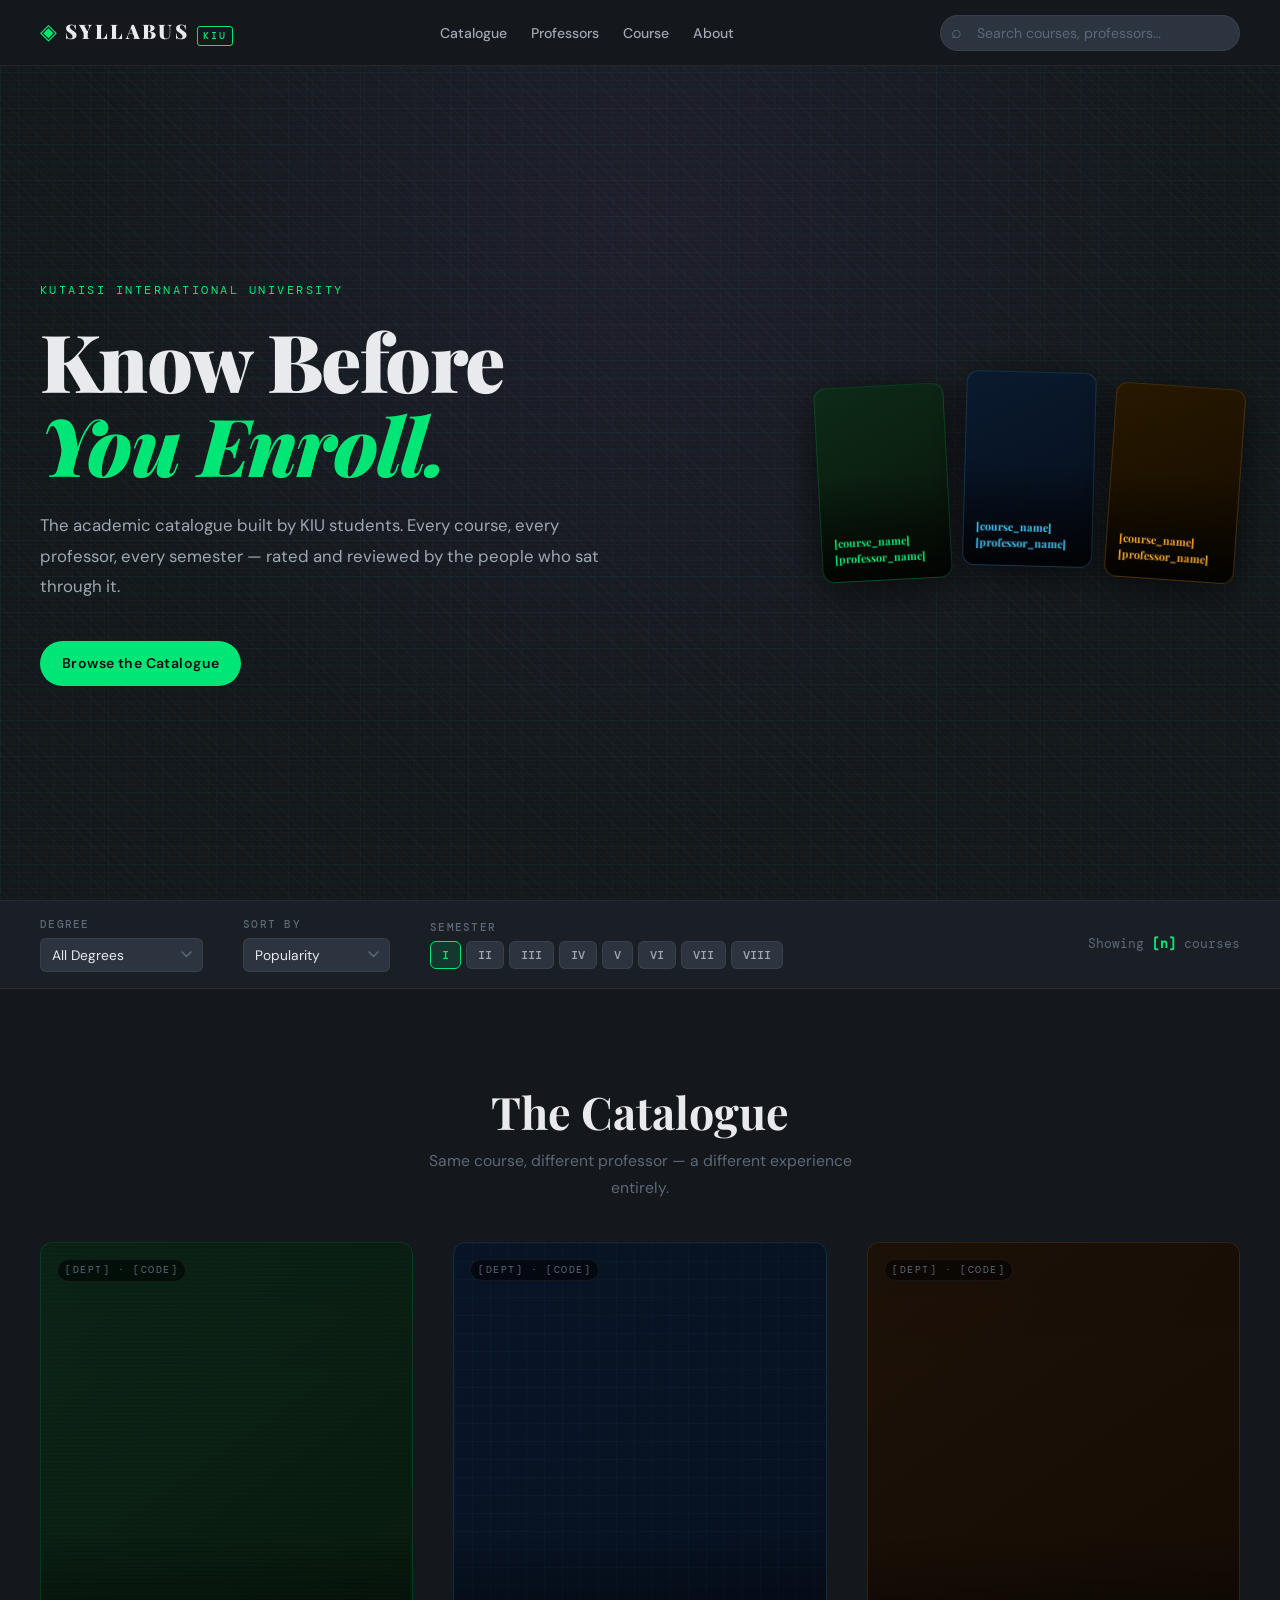
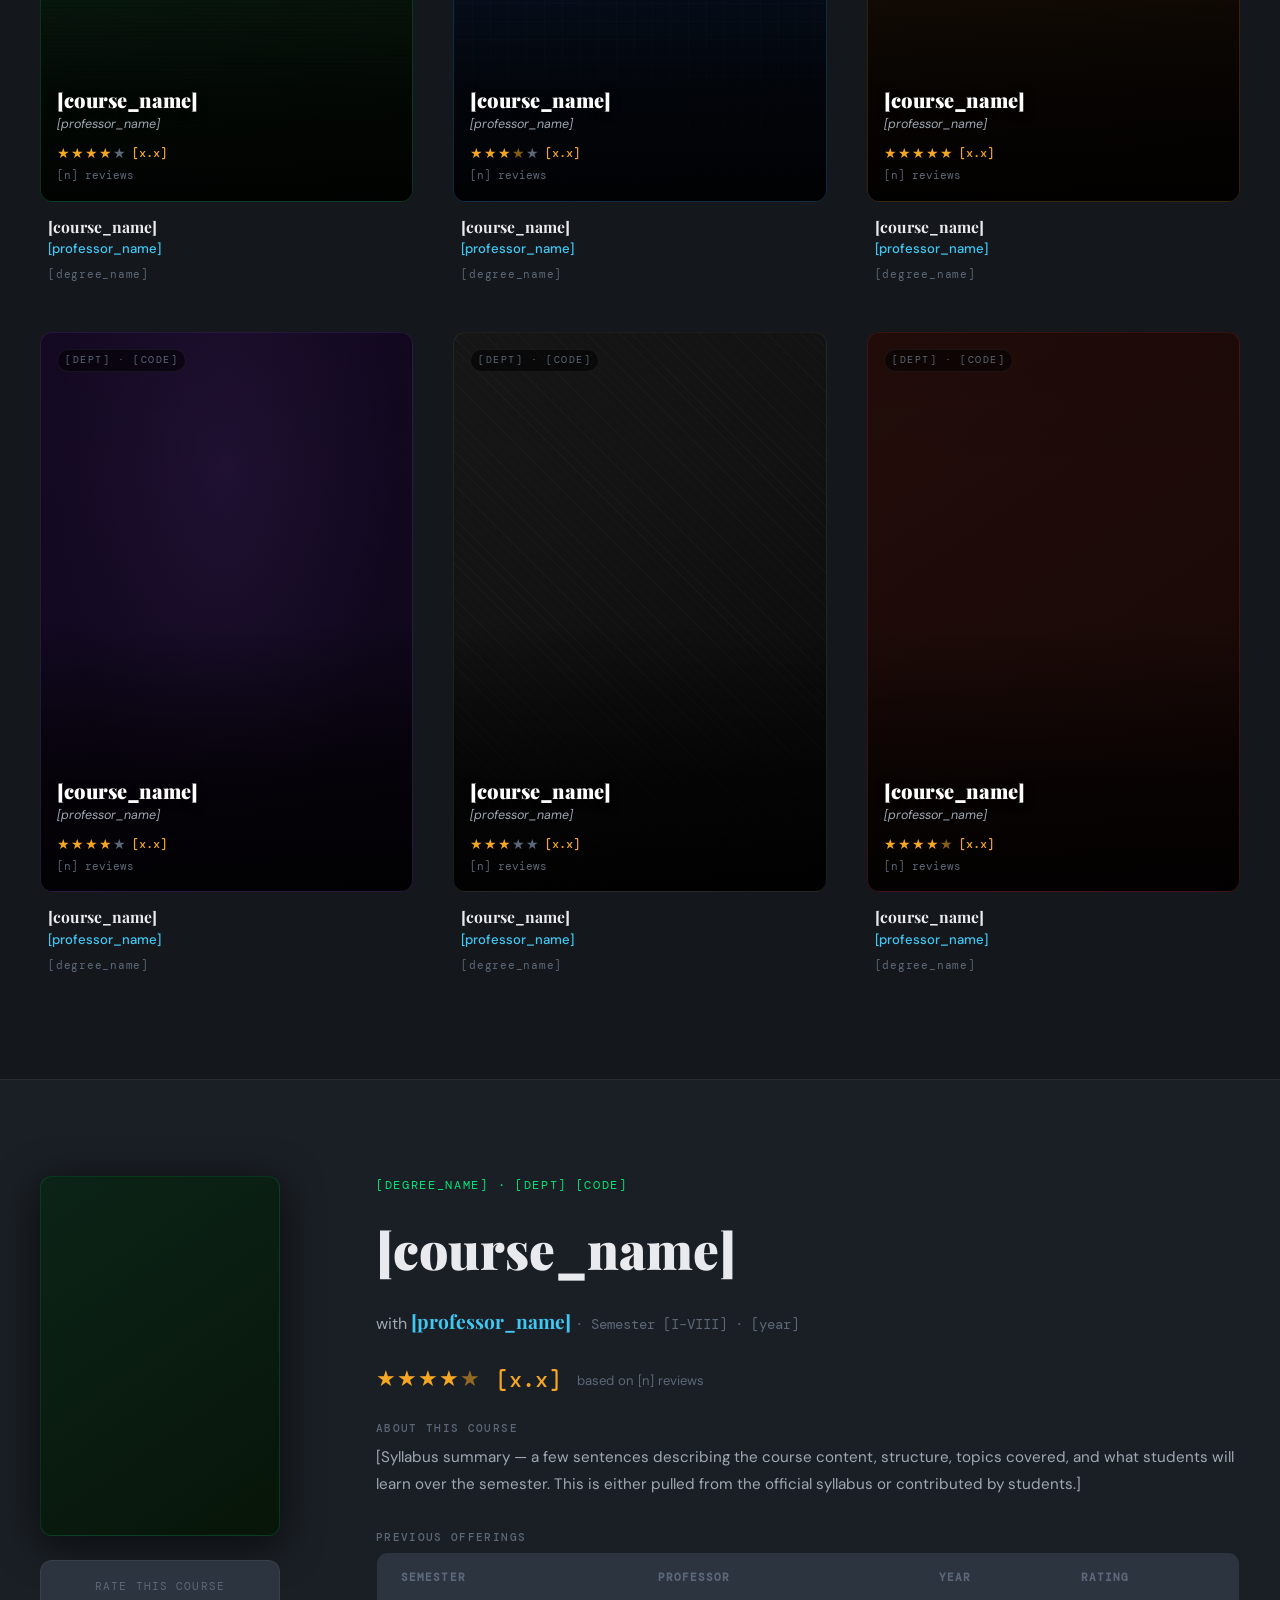
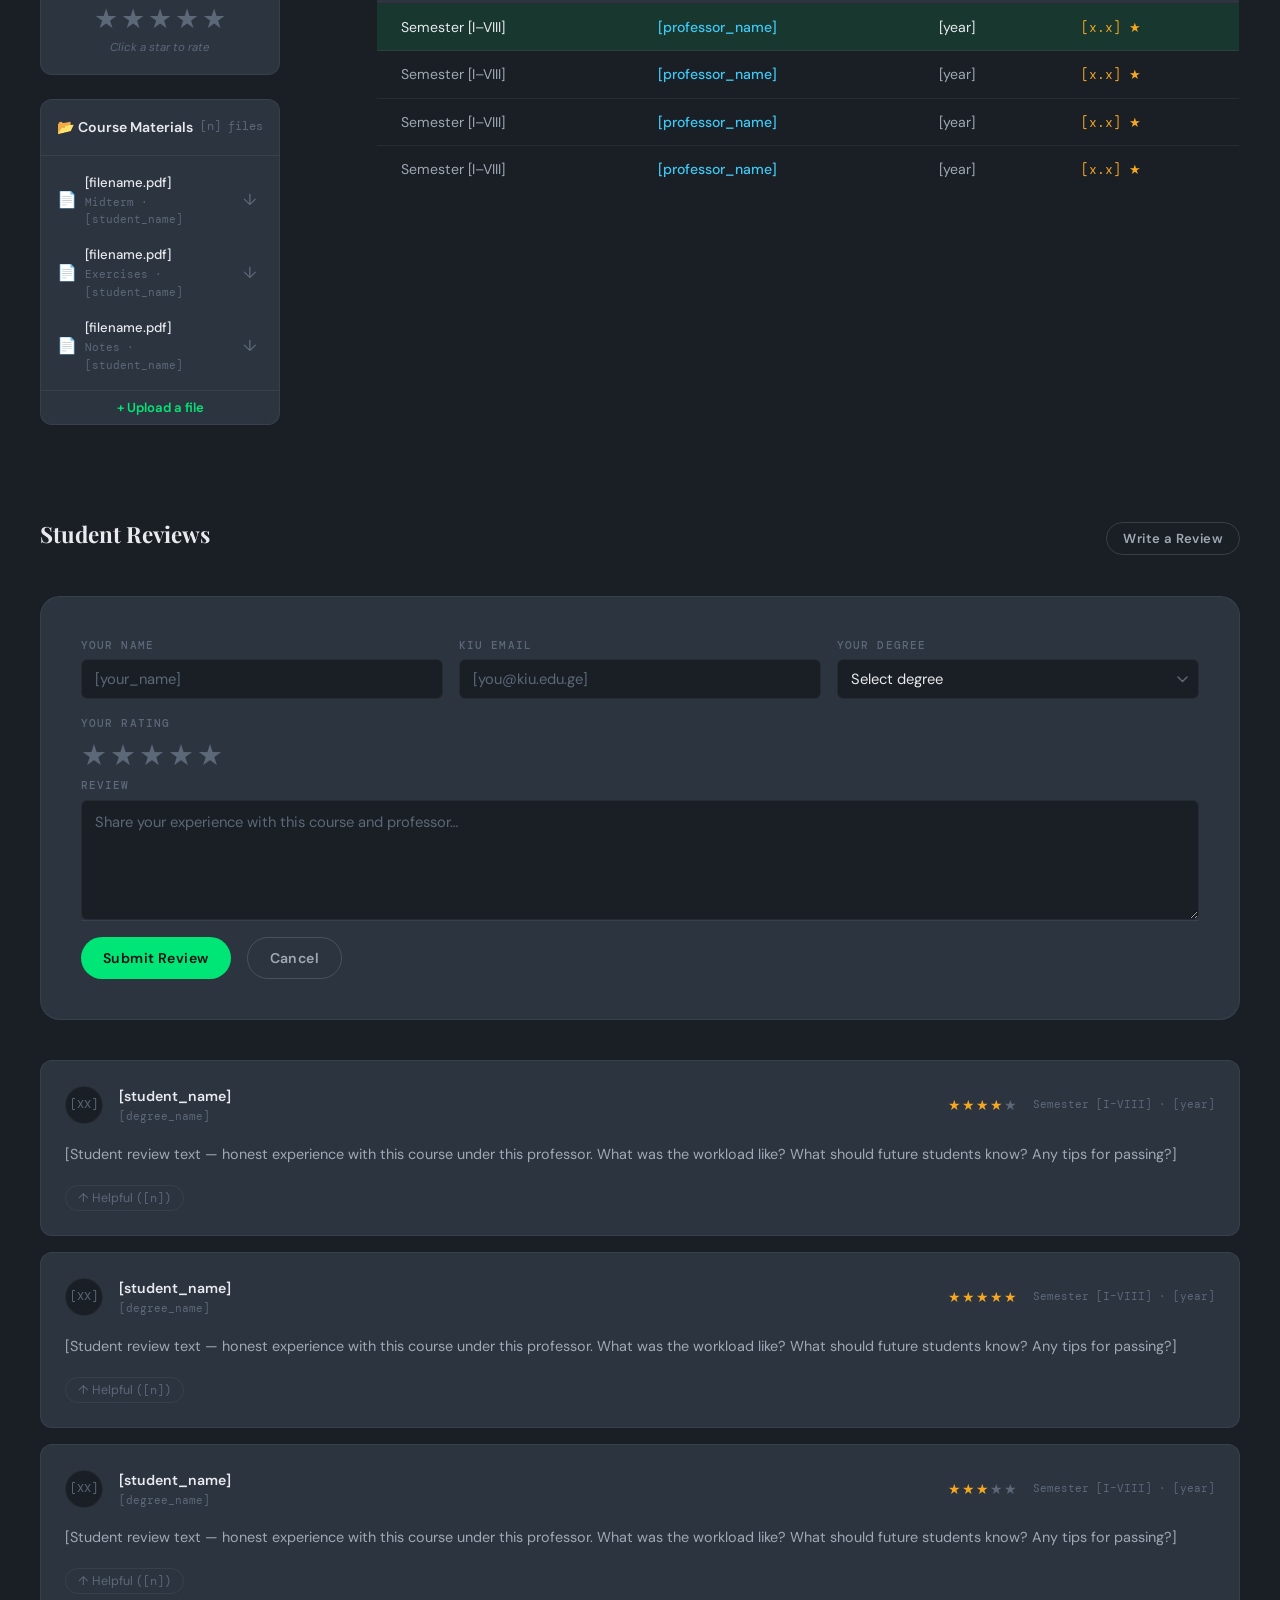
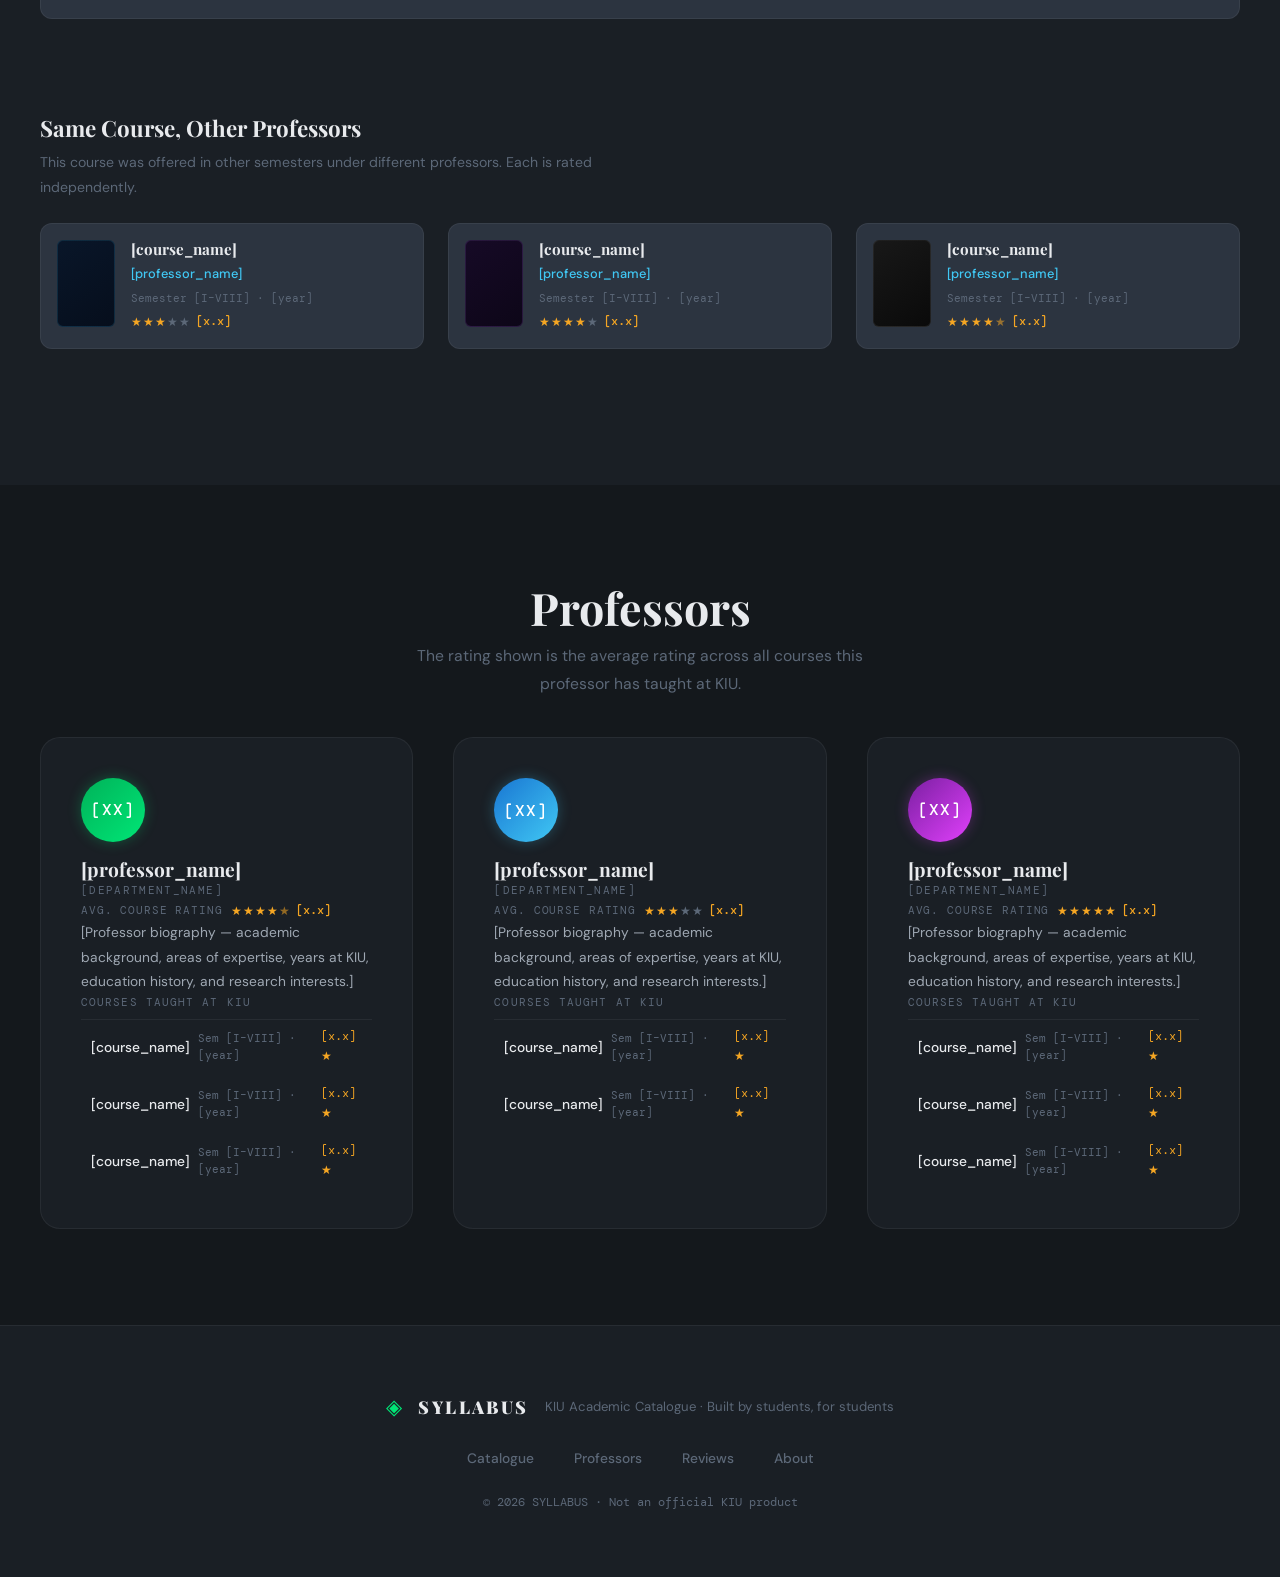
==== index.html @ 4f9932c3 "Initial commit" ====
<!DOCTYPE html>
<html lang="en">
<head>
  <meta charset="UTF-8" />
  <meta name="viewport" content="width=device-width, initial-scale=1.0" />
  <title>SYLLABUS — KIU Academic Catalogue</title>
  <link rel="preconnect" href="https://fonts.googleapis.com" />
  <link rel="preconnect" href="https://fonts.gstatic.com" crossorigin />
  <link href="https://fonts.googleapis.com/css2?family=Playfair+Display:ital,wght@0,400;0,700;0,900;1,400;1,700&family=DM+Sans:wght@300;400;500;600&family=DM+Mono:wght@400;500&display=swap" rel="stylesheet" />
  <link rel="stylesheet" href="style.css" />
</head>
<body>

  <!-- ============================================================
       HEADER / PRIMARY NAVIGATION
  ============================================================ -->
  <header class="site-header">
    <nav class="nav-inner" aria-label="Primary navigation">

      <a href="#" class="brand" aria-label="SYLLABUS home">
        <span class="brand-icon">◈</span>
        <span class="brand-name">SYLLABUS</span>
        <span class="brand-sub">KIU</span>
      </a>

      <ul class="nav-links" role="list">
        <li><a href="#catalogue" class="nav-link">Catalogue</a></li>
        <li><a href="#professor-profiles" class="nav-link">Professors</a></li>
        <li><a href="#course-detail" class="nav-link">Course</a></li>
        <li><a href="about.html" class="nav-link">About</a></li>
      </ul>

      <div class="search-wrapper" role="search">
        <label for="global-search" class="sr-only">Search courses or professors</label>
        <span class="search-icon" aria-hidden="true">⌕</span>
        <input
          type="search"
          id="global-search"
          class="search-input"
          placeholder="Search courses, professors…"
          autocomplete="off"
        />
      </div>

    </nav>
  </header>

  <main>

    <!-- ============================================================
         HERO — clean, direct. No film references.
         Fade-in + slide-up via @keyframes.
    ============================================================ -->
    <section class="hero" aria-label="Site hero">
      <div class="hero-bg-grid" aria-hidden="true"></div>

      <div class="hero-content">
        <p class="hero-eyebrow">Kutaisi International University</p>
        <h1 class="hero-title">
          Know Before<br />
          <em>You Enroll.</em>
        </h1>
        <p class="hero-subtitle">
          The academic catalogue built by KIU students.
          Every course, every professor, every semester —
          rated and reviewed by the people who sat through it.
        </p>
        <a href="#catalogue" class="btn btn--primary hero-cta">Browse the Catalogue</a>
      </div>

      <!-- Decorative course poster previews — fade-in staggered -->
      <div class="hero-posters" aria-hidden="true">
        <div class="hero-poster hero-poster--1"></div>
        <div class="hero-poster hero-poster--2"></div>
        <div class="hero-poster hero-poster--3"></div>
      </div>
    </section>

    <!-- ============================================================
         FILTER / SORT BAR
         Semester: I through VIII chips as required.
         Hick's Law — grouped controls reduce cognitive load.
    ============================================================ -->
    <section class="filter-bar" aria-label="Filter and sort courses">
      <div class="filter-bar-inner">

        <div class="filter-group">
          <label for="filter-degree" class="filter-label">Degree</label>
          <select id="filter-degree" class="filter-select">
            <option value="all">All Degrees</option>
            <option value="cs">Computer Science</option>
            <option value="management">Management</option>
            <option value="psychology">Psychology</option>
            <option value="law">Law</option>
            <option value="medicine">Medicine</option>
          </select>
        </div>

        <div class="filter-group">
          <label for="filter-sort" class="filter-label">Sort By</label>
          <select id="filter-sort" class="filter-select">
            <option value="popularity">Popularity</option>
            <option value="rating">Highest Rated</option>
            <option value="newest">Recently Added</option>
          </select>
        </div>

        <!-- Semester I–VIII chips -->
        <div class="filter-group semester-group">
          <span class="filter-label">Semester</span>
          <div class="semester-chips" role="group" aria-label="Filter by semester">
            <button class="sem-chip sem-chip--active" aria-pressed="true">I</button>
            <button class="sem-chip" aria-pressed="false">II</button>
            <button class="sem-chip" aria-pressed="false">III</button>
            <button class="sem-chip" aria-pressed="false">IV</button>
            <button class="sem-chip" aria-pressed="false">V</button>
            <button class="sem-chip" aria-pressed="false">VI</button>
            <button class="sem-chip" aria-pressed="false">VII</button>
            <button class="sem-chip" aria-pressed="false">VIII</button>
          </div>
        </div>

        <div class="filter-meta">
          <span>Showing <strong>[n]</strong> courses</span>
        </div>

      </div>
    </section>

    <!-- ============================================================
         MAIN CATALOGUE GRID — 3 columns
         Each card = unique Course + Professor pairing.
         All names/ratings use [bracket] placeholders — no fake data.
         Gestalt — Proximity: course name + professor tightly grouped.
         Gestalt — Similarity: identical card structure throughout.
    ============================================================ -->
    <section class="catalogue" id="catalogue" aria-labelledby="catalogue-heading">
      <div class="section-header">
        <h2 class="section-title" id="catalogue-heading">The Catalogue</h2>
        <p class="section-sub">Same course, different professor — a different experience entirely.</p>
      </div>

      <div class="course-grid">

        <article class="course-card" aria-label="[course_name] with [professor_name]">
          <a href="#course-detail" class="card-poster-link">
            <div class="card-poster card-poster--1">
              <div class="poster-overlay">
                <div class="poster-meta"><span class="poster-dept">[dept] · [code]</span></div>
                <div class="poster-body">
                  <h3 class="poster-title">[course_name]</h3>
                  <p class="poster-professor">[professor_name]</p>
                </div>
                <div class="poster-footer">
                  <div class="star-display" aria-label="Rating [x.x] out of 5">
                    <span class="star star--full" aria-hidden="true">★</span>
                    <span class="star star--full" aria-hidden="true">★</span>
                    <span class="star star--full" aria-hidden="true">★</span>
                    <span class="star star--full" aria-hidden="true">★</span>
                    <span class="star star--empty" aria-hidden="true">★</span>
                    <span class="rating-score">[x.x]</span>
                  </div>
                  <span class="review-count">[n] reviews</span>
                </div>
              </div>
            </div>
          </a>
          <div class="card-info">
            <h3 class="card-title">[course_name]</h3>
            <p class="card-professor"><a href="#professor-profiles" class="prof-link">[professor_name]</a></p>
            <p class="card-degree-tag">[degree_name]</p>
          </div>
        </article>

        <article class="course-card" aria-label="[course_name] with [professor_name]">
          <a href="#course-detail" class="card-poster-link">
            <div class="card-poster card-poster--2">
              <div class="poster-overlay">
                <div class="poster-meta"><span class="poster-dept">[dept] · [code]</span></div>
                <div class="poster-body">
                  <h3 class="poster-title">[course_name]</h3>
                  <p class="poster-professor">[professor_name]</p>
                </div>
                <div class="poster-footer">
                  <div class="star-display" aria-label="Rating [x.x] out of 5">
                    <span class="star star--full" aria-hidden="true">★</span>
                    <span class="star star--full" aria-hidden="true">★</span>
                    <span class="star star--full" aria-hidden="true">★</span>
                    <span class="star star--half" aria-hidden="true">★</span>
                    <span class="star star--empty" aria-hidden="true">★</span>
                    <span class="rating-score">[x.x]</span>
                  </div>
                  <span class="review-count">[n] reviews</span>
                </div>
              </div>
            </div>
          </a>
          <div class="card-info">
            <h3 class="card-title">[course_name]</h3>
            <p class="card-professor"><a href="#professor-profiles" class="prof-link">[professor_name]</a></p>
            <p class="card-degree-tag">[degree_name]</p>
          </div>
        </article>

        <article class="course-card" aria-label="[course_name] with [professor_name]">
          <a href="#course-detail" class="card-poster-link">
            <div class="card-poster card-poster--3">
              <div class="poster-overlay">
                <div class="poster-meta"><span class="poster-dept">[dept] · [code]</span></div>
                <div class="poster-body">
                  <h3 class="poster-title">[course_name]</h3>
                  <p class="poster-professor">[professor_name]</p>
                </div>
                <div class="poster-footer">
                  <div class="star-display" aria-label="Rating [x.x] out of 5">
                    <span class="star star--full" aria-hidden="true">★</span>
                    <span class="star star--full" aria-hidden="true">★</span>
                    <span class="star star--full" aria-hidden="true">★</span>
                    <span class="star star--full" aria-hidden="true">★</span>
                    <span class="star star--full" aria-hidden="true">★</span>
                    <span class="rating-score">[x.x]</span>
                  </div>
                  <span class="review-count">[n] reviews</span>
                </div>
              </div>
            </div>
          </a>
          <div class="card-info">
            <h3 class="card-title">[course_name]</h3>
            <p class="card-professor"><a href="#professor-profiles" class="prof-link">[professor_name]</a></p>
            <p class="card-degree-tag">[degree_name]</p>
          </div>
        </article>

        <article class="course-card" aria-label="[course_name] with [professor_name]">
          <a href="#course-detail" class="card-poster-link">
            <div class="card-poster card-poster--4">
              <div class="poster-overlay">
                <div class="poster-meta"><span class="poster-dept">[dept] · [code]</span></div>
                <div class="poster-body">
                  <h3 class="poster-title">[course_name]</h3>
                  <p class="poster-professor">[professor_name]</p>
                </div>
                <div class="poster-footer">
                  <div class="star-display" aria-label="Rating [x.x] out of 5">
                    <span class="star star--full" aria-hidden="true">★</span>
                    <span class="star star--full" aria-hidden="true">★</span>
                    <span class="star star--full" aria-hidden="true">★</span>
                    <span class="star star--full" aria-hidden="true">★</span>
                    <span class="star star--empty" aria-hidden="true">★</span>
                    <span class="rating-score">[x.x]</span>
                  </div>
                  <span class="review-count">[n] reviews</span>
                </div>
              </div>
            </div>
          </a>
          <div class="card-info">
            <h3 class="card-title">[course_name]</h3>
            <p class="card-professor"><a href="#professor-profiles" class="prof-link">[professor_name]</a></p>
            <p class="card-degree-tag">[degree_name]</p>
          </div>
        </article>

        <article class="course-card" aria-label="[course_name] with [professor_name]">
          <a href="#course-detail" class="card-poster-link">
            <div class="card-poster card-poster--5">
              <div class="poster-overlay">
                <div class="poster-meta"><span class="poster-dept">[dept] · [code]</span></div>
                <div class="poster-body">
                  <h3 class="poster-title">[course_name]</h3>
                  <p class="poster-professor">[professor_name]</p>
                </div>
                <div class="poster-footer">
                  <div class="star-display" aria-label="Rating [x.x] out of 5">
                    <span class="star star--full" aria-hidden="true">★</span>
                    <span class="star star--full" aria-hidden="true">★</span>
                    <span class="star star--full" aria-hidden="true">★</span>
                    <span class="star star--empty" aria-hidden="true">★</span>
                    <span class="star star--empty" aria-hidden="true">★</span>
                    <span class="rating-score">[x.x]</span>
                  </div>
                  <span class="review-count">[n] reviews</span>
                </div>
              </div>
            </div>
          </a>
          <div class="card-info">
            <h3 class="card-title">[course_name]</h3>
            <p class="card-professor"><a href="#professor-profiles" class="prof-link">[professor_name]</a></p>
            <p class="card-degree-tag">[degree_name]</p>
          </div>
        </article>

        <article class="course-card" aria-label="[course_name] with [professor_name]">
          <a href="#course-detail" class="card-poster-link">
            <div class="card-poster card-poster--6">
              <div class="poster-overlay">
                <div class="poster-meta"><span class="poster-dept">[dept] · [code]</span></div>
                <div class="poster-body">
                  <h3 class="poster-title">[course_name]</h3>
                  <p class="poster-professor">[professor_name]</p>
                </div>
                <div class="poster-footer">
                  <div class="star-display" aria-label="Rating [x.x] out of 5">
                    <span class="star star--full" aria-hidden="true">★</span>
                    <span class="star star--full" aria-hidden="true">★</span>
                    <span class="star star--full" aria-hidden="true">★</span>
                    <span class="star star--full" aria-hidden="true">★</span>
                    <span class="star star--half" aria-hidden="true">★</span>
                    <span class="rating-score">[x.x]</span>
                  </div>
                  <span class="review-count">[n] reviews</span>
                </div>
              </div>
            </div>
          </a>
          <div class="card-info">
            <h3 class="card-title">[course_name]</h3>
            <p class="card-professor"><a href="#professor-profiles" class="prof-link">[professor_name]</a></p>
            <p class="card-degree-tag">[degree_name]</p>
          </div>
        </article>

      </div>
    </section>

    <!-- ============================================================
         COURSE DETAIL PAGE
         Layout: poster col left, metadata col right — Letterboxd style.
         Contains: syllabus summary, professor link, aggregate rating,
         course materials, student reviews, related courses (same
         course name, different professor).
         Rating happens here — no separate "log" page.
    ============================================================ -->
    <section class="course-detail" id="course-detail" aria-labelledby="detail-heading">
      <div class="detail-layout">

        <!-- Left column: poster + rate block + materials -->
        <aside class="detail-poster-col">

          <div class="detail-poster card-poster--1"></div>

          <!-- Inline star rating — user rates from this page -->
          <div class="detail-rate-block">
            <p class="rate-label">Rate this course</p>
            <div class="rate-stars" role="group" aria-label="Rate from 1 to 5 stars">
              <!-- Stars in reverse DOM order so CSS sibling trick lights them left-to-right -->
              <input type="radio" id="r5" name="rate" value="5" class="sr-only" />
              <label for="r5" class="rate-star" aria-label="5 stars">★</label>
              <input type="radio" id="r4" name="rate" value="4" class="sr-only" />
              <label for="r4" class="rate-star" aria-label="4 stars">★</label>
              <input type="radio" id="r3" name="rate" value="3" class="sr-only" />
              <label for="r3" class="rate-star" aria-label="3 stars">★</label>
              <input type="radio" id="r2" name="rate" value="2" class="sr-only" />
              <label for="r2" class="rate-star" aria-label="2 stars">★</label>
              <input type="radio" id="r1" name="rate" value="1" class="sr-only" />
              <label for="r1" class="rate-star" aria-label="1 star">★</label>
            </div>
            <p class="rate-hint">Click a star to rate</p>
          </div>

          <!-- Course materials: student-uploaded files -->
          <div class="materials-block">
            <div class="materials-header">
              <span class="materials-title">📂 Course Materials</span>
              <span class="materials-count">[n] files</span>
            </div>
            <ul class="materials-list" role="list">
              <li class="material-item">
                <span class="material-icon" aria-hidden="true">📄</span>
                <div class="material-info">
                  <span class="material-name">[filename.pdf]</span>
                  <span class="material-meta">Midterm · [student_name]</span>
                </div>
                <a href="#" class="material-download" aria-label="Download [filename.pdf]">↓</a>
              </li>
              <li class="material-item">
                <span class="material-icon" aria-hidden="true">📄</span>
                <div class="material-info">
                  <span class="material-name">[filename.pdf]</span>
                  <span class="material-meta">Exercises · [student_name]</span>
                </div>
                <a href="#" class="material-download" aria-label="Download [filename.pdf]">↓</a>
              </li>
              <li class="material-item">
                <span class="material-icon" aria-hidden="true">📄</span>
                <div class="material-info">
                  <span class="material-name">[filename.pdf]</span>
                  <span class="material-meta">Notes · [student_name]</span>
                </div>
                <a href="#" class="material-download" aria-label="Download [filename.pdf]">↓</a>
              </li>
            </ul>
            <button class="upload-btn">+ Upload a file</button>
          </div>

        </aside>

        <!-- Right column: all course metadata -->
        <div class="detail-meta">

          <span class="detail-dept-tag">[degree_name] · [dept] [code]</span>

          <h2 class="detail-title" id="detail-heading">[course_name]</h2>

          <!-- Professor attribution — clicking goes to professor profile -->
          <p class="detail-with-prof">
            with
            <a href="#professor-profiles" class="detail-professor-link">[professor_name]</a>
            <span class="detail-semester">· Semester [I–VIII] · [year]</span>
          </p>

          <!-- Aggregate rating -->
          <div class="detail-rating-row">
            <div class="star-display star-display--lg" aria-label="Rating [x.x] out of 5">
              <span class="star star--full">★</span>
              <span class="star star--full">★</span>
              <span class="star star--full">★</span>
              <span class="star star--full">★</span>
              <span class="star star--half">★</span>
            </div>
            <span class="detail-score">[x.x]</span>
            <span class="detail-review-count">based on [n] reviews</span>
          </div>

          <!-- Syllabus summary -->
          <div class="detail-syllabus">
            <h3 class="detail-section-label">About this course</h3>
            <p class="detail-description">
              [Syllabus summary — a few sentences describing the course content,
              structure, topics covered, and what students will learn over the semester.
              This is either pulled from the official syllabus or contributed by students.]
            </p>
          </div>

          <!-- Offering history table: 4 cols × 4 rows -->
          <div class="detail-offering-info">
            <h3 class="detail-section-label">Previous Offerings</h3>
            <table class="offering-table" aria-label="Previous offerings of this course">
              <caption class="sr-only">Course offered across semesters with different professors</caption>
              <thead>
                <tr>
                  <th scope="col">Semester</th>
                  <th scope="col">Professor</th>
                  <th scope="col">Year</th>
                  <th scope="col">Rating</th>
                </tr>
              </thead>
              <tbody>
                <tr class="table-row--current">
                  <td>Semester [I–VIII]</td>
                  <td><a href="#professor-profiles" class="prof-link">[professor_name]</a></td>
                  <td>[year]</td>
                  <td><span class="table-rating">[x.x] ★</span></td>
                </tr>
                <tr>
                  <td>Semester [I–VIII]</td>
                  <td><a href="#professor-profiles" class="prof-link">[professor_name]</a></td>
                  <td>[year]</td>
                  <td><span class="table-rating">[x.x] ★</span></td>
                </tr>
                <tr>
                  <td>Semester [I–VIII]</td>
                  <td><a href="#professor-profiles" class="prof-link">[professor_name]</a></td>
                  <td>[year]</td>
                  <td><span class="table-rating">[x.x] ★</span></td>
                </tr>
                <tr>
                  <td>Semester [I–VIII]</td>
                  <td><a href="#professor-profiles" class="prof-link">[professor_name]</a></td>
                  <td>[year]</td>
                  <td><span class="table-rating">[x.x] ★</span></td>
                </tr>
              </tbody>
            </table>
          </div>

        </div><!-- /detail-meta -->
      </div><!-- /detail-layout -->

      <!-- ── STUDENT REVIEWS ── -->
      <div class="reviews-section" aria-labelledby="reviews-heading">
        <div class="reviews-header">
          <h3 class="subsection-title" id="reviews-heading">Student Reviews</h3>
          <button class="btn btn--ghost btn--sm">Write a Review</button>
        </div>

        <!-- Write a review form — Letterboxd-style, inline -->
        <div class="review-form-panel">
          <form class="review-form" action="#" method="post" aria-label="Write a course review">
            <div class="review-form-top">
              <div class="form-group">
                <label for="reviewer-name" class="form-label">Your Name</label>
                <input type="text" id="reviewer-name" name="name" class="form-input" placeholder="[your_name]" required />
              </div>
              <div class="form-group">
                <label for="reviewer-email" class="form-label">KIU Email</label>
                <input type="email" id="reviewer-email" name="email" class="form-input" placeholder="[you@kiu.edu.ge]" required />
              </div>
              <div class="form-group">
                <label for="reviewer-degree" class="form-label">Your Degree</label>
                <select id="reviewer-degree" name="degree" class="form-select" required>
                  <option value="" disabled selected>Select degree</option>
                  <option value="cs">Computer Science</option>
                  <option value="management">Management</option>
                  <option value="psychology">Psychology</option>
                  <option value="law">Law</option>
                  <option value="medicine">Medicine</option>
                </select>
              </div>
            </div>

            <!-- 1–5 star rating input, CSS-only -->
            <fieldset class="star-fieldset">
              <legend class="form-label">Your Rating</legend>
              <div class="star-radio-group" role="group" aria-label="Rate 1 to 5 stars">
                <input type="radio" id="fs5" name="rating" value="5" class="sr-only" required />
                <label for="fs5" class="star-radio-label" aria-label="5 stars">★</label>
                <input type="radio" id="fs4" name="rating" value="4" class="sr-only" />
                <label for="fs4" class="star-radio-label" aria-label="4 stars">★</label>
                <input type="radio" id="fs3" name="rating" value="3" class="sr-only" />
                <label for="fs3" class="star-radio-label" aria-label="3 stars">★</label>
                <input type="radio" id="fs2" name="rating" value="2" class="sr-only" />
                <label for="fs2" class="star-radio-label" aria-label="2 stars">★</label>
                <input type="radio" id="fs1" name="rating" value="1" class="sr-only" />
                <label for="fs1" class="star-radio-label" aria-label="1 star">★</label>
              </div>
            </fieldset>

            <div class="form-group">
              <label for="review-body" class="form-label">Review</label>
              <textarea id="review-body" name="review" class="form-textarea" rows="4"
                placeholder="Share your experience with this course and professor…" required></textarea>
            </div>
            <div class="form-actions">
              <button type="submit" class="btn btn--primary">Submit Review</button>
              <button type="reset" class="btn btn--ghost">Cancel</button>
            </div>
          </form>
        </div>

        <!-- Existing review cards — placeholder structure -->
        <div class="reviews-list">

          <article class="review-card" aria-label="Review by [student_name]">
            <div class="review-header">
              <div class="reviewer-avatar" aria-hidden="true">[XX]</div>
              <div class="reviewer-info">
                <span class="reviewer-name">[student_name]</span>
                <span class="reviewer-degree">[degree_name]</span>
              </div>
              <div class="review-rating" aria-label="Rated [x] out of 5">
                <span class="star star--full" aria-hidden="true">★</span>
                <span class="star star--full" aria-hidden="true">★</span>
                <span class="star star--full" aria-hidden="true">★</span>
                <span class="star star--full" aria-hidden="true">★</span>
                <span class="star star--empty" aria-hidden="true">★</span>
              </div>
              <time class="review-date">Semester [I–VIII] · [year]</time>
            </div>
            <p class="review-body">
              [Student review text — honest experience with this course under this professor.
              What was the workload like? What should future students know? Any tips for passing?]
            </p>
            <div class="review-helpful">
              <button class="helpful-btn">↑ Helpful <span class="helpful-count">([n])</span></button>
            </div>
          </article>

          <article class="review-card" aria-label="Review by [student_name]">
            <div class="review-header">
              <div class="reviewer-avatar" aria-hidden="true">[XX]</div>
              <div class="reviewer-info">
                <span class="reviewer-name">[student_name]</span>
                <span class="reviewer-degree">[degree_name]</span>
              </div>
              <div class="review-rating" aria-label="Rated [x] out of 5">
                <span class="star star--full" aria-hidden="true">★</span>
                <span class="star star--full" aria-hidden="true">★</span>
                <span class="star star--full" aria-hidden="true">★</span>
                <span class="star star--full" aria-hidden="true">★</span>
                <span class="star star--full" aria-hidden="true">★</span>
              </div>
              <time class="review-date">Semester [I–VIII] · [year]</time>
            </div>
            <p class="review-body">
              [Student review text — honest experience with this course under this professor.
              What was the workload like? What should future students know? Any tips for passing?]
            </p>
            <div class="review-helpful">
              <button class="helpful-btn">↑ Helpful <span class="helpful-count">([n])</span></button>
            </div>
          </article>

          <article class="review-card" aria-label="Review by [student_name]">
            <div class="review-header">
              <div class="reviewer-avatar" aria-hidden="true">[XX]</div>
              <div class="reviewer-info">
                <span class="reviewer-name">[student_name]</span>
                <span class="reviewer-degree">[degree_name]</span>
              </div>
              <div class="review-rating" aria-label="Rated [x] out of 5">
                <span class="star star--full" aria-hidden="true">★</span>
                <span class="star star--full" aria-hidden="true">★</span>
                <span class="star star--full" aria-hidden="true">★</span>
                <span class="star star--empty" aria-hidden="true">★</span>
                <span class="star star--empty" aria-hidden="true">★</span>
              </div>
              <time class="review-date">Semester [I–VIII] · [year]</time>
            </div>
            <p class="review-body">
              [Student review text — honest experience with this course under this professor.
              What was the workload like? What should future students know? Any tips for passing?]
            </p>
            <div class="review-helpful">
              <button class="helpful-btn">↑ Helpful <span class="helpful-count">([n])</span></button>
            </div>
          </article>

        </div>
      </div>

      <!-- ── RELATED COURSES ──
           Relationship = same course name, different professor.
           No other connection implied. Placeholder-only.
      -->
      <div class="related-courses" aria-labelledby="related-heading">
        <h3 class="subsection-title" id="related-heading">Same Course, Other Professors</h3>
        <p class="subsection-sub">
          This course was offered in other semesters under different professors.
          Each is rated independently.
        </p>
        <div class="related-grid">

          <article class="related-card">
            <div class="related-poster card-poster--2"></div>
            <div class="related-info">
              <h4 class="related-title">[course_name]</h4>
              <p class="related-prof"><a href="#professor-profiles" class="prof-link">[professor_name]</a></p>
              <p class="related-semester">Semester [I–VIII] · [year]</p>
              <div class="star-display star-display--sm">
                <span class="star star--full">★</span>
                <span class="star star--full">★</span>
                <span class="star star--full">★</span>
                <span class="star star--empty">★</span>
                <span class="star star--empty">★</span>
                <span class="rating-score">[x.x]</span>
              </div>
            </div>
          </article>

          <article class="related-card">
            <div class="related-poster card-poster--4"></div>
            <div class="related-info">
              <h4 class="related-title">[course_name]</h4>
              <p class="related-prof"><a href="#professor-profiles" class="prof-link">[professor_name]</a></p>
              <p class="related-semester">Semester [I–VIII] · [year]</p>
              <div class="star-display star-display--sm">
                <span class="star star--full">★</span>
                <span class="star star--full">★</span>
                <span class="star star--full">★</span>
                <span class="star star--full">★</span>
                <span class="star star--empty">★</span>
                <span class="rating-score">[x.x]</span>
              </div>
            </div>
          </article>

          <article class="related-card">
            <div class="related-poster card-poster--5"></div>
            <div class="related-info">
              <h4 class="related-title">[course_name]</h4>
              <p class="related-prof"><a href="#professor-profiles" class="prof-link">[professor_name]</a></p>
              <p class="related-semester">Semester [I–VIII] · [year]</p>
              <div class="star-display star-display--sm">
                <span class="star star--full">★</span>
                <span class="star star--full">★</span>
                <span class="star star--full">★</span>
                <span class="star star--full">★</span>
                <span class="star star--half">★</span>
                <span class="rating-score">[x.x]</span>
              </div>
            </div>
          </article>

        </div>
      </div>

    </section>

    <!-- ============================================================
         PROFESSOR PROFILES
         NOT called directors. Rating shown = average across all their
         courses — NOT a personal rating of the professor themselves.
         Clicking professor name anywhere in the app leads here.
    ============================================================ -->
    <section class="professor-profiles" id="professor-profiles" aria-labelledby="prof-heading">
      <div class="section-header">
        <h2 class="section-title" id="prof-heading">Professors</h2>
        <p class="section-sub">
          The rating shown is the average rating across all courses this professor has taught at KIU.
        </p>
      </div>

      <div class="prof-grid">

        <article class="prof-card" aria-label="Professor: [professor_name]">
          <div class="prof-avatar prof-avatar--a" aria-hidden="true">
            <span class="prof-initials">[XX]</span>
          </div>
          <div class="prof-body">
            <h3 class="prof-name">[professor_name]</h3>
            <p class="prof-dept">[department_name]</p>
            <div class="prof-rating-row">
              <span class="prof-rating-label">Avg. course rating</span>
              <div class="star-display star-display--sm">
                <span class="star star--full">★</span>
                <span class="star star--full">★</span>
                <span class="star star--full">★</span>
                <span class="star star--full">★</span>
                <span class="star star--half">★</span>
                <span class="rating-score">[x.x]</span>
              </div>
            </div>
            <p class="prof-bio">
              [Professor biography — academic background, areas of expertise,
              years at KIU, education history, and research interests.]
            </p>
            <div class="prof-courses-label">Courses taught at KIU</div>
            <ul class="prof-courses-list" role="list">
              <li class="prof-course-item">
                <a href="#course-detail" class="prof-course-link">
                  <span class="prof-course-name">[course_name]</span>
                  <span class="prof-course-meta">Sem [I–VIII] · [year]</span>
                  <span class="prof-course-rating">[x.x] ★</span>
                </a>
              </li>
              <li class="prof-course-item">
                <a href="#course-detail" class="prof-course-link">
                  <span class="prof-course-name">[course_name]</span>
                  <span class="prof-course-meta">Sem [I–VIII] · [year]</span>
                  <span class="prof-course-rating">[x.x] ★</span>
                </a>
              </li>
              <li class="prof-course-item">
                <a href="#course-detail" class="prof-course-link">
                  <span class="prof-course-name">[course_name]</span>
                  <span class="prof-course-meta">Sem [I–VIII] · [year]</span>
                  <span class="prof-course-rating">[x.x] ★</span>
                </a>
              </li>
            </ul>
          </div>
        </article>

        <article class="prof-card" aria-label="Professor: [professor_name]">
          <div class="prof-avatar prof-avatar--b" aria-hidden="true">
            <span class="prof-initials">[XX]</span>
          </div>
          <div class="prof-body">
            <h3 class="prof-name">[professor_name]</h3>
            <p class="prof-dept">[department_name]</p>
            <div class="prof-rating-row">
              <span class="prof-rating-label">Avg. course rating</span>
              <div class="star-display star-display--sm">
                <span class="star star--full">★</span>
                <span class="star star--full">★</span>
                <span class="star star--full">★</span>
                <span class="star star--empty">★</span>
                <span class="star star--empty">★</span>
                <span class="rating-score">[x.x]</span>
              </div>
            </div>
            <p class="prof-bio">
              [Professor biography — academic background, areas of expertise,
              years at KIU, education history, and research interests.]
            </p>
            <div class="prof-courses-label">Courses taught at KIU</div>
            <ul class="prof-courses-list" role="list">
              <li class="prof-course-item">
                <a href="#course-detail" class="prof-course-link">
                  <span class="prof-course-name">[course_name]</span>
                  <span class="prof-course-meta">Sem [I–VIII] · [year]</span>
                  <span class="prof-course-rating">[x.x] ★</span>
                </a>
              </li>
              <li class="prof-course-item">
                <a href="#course-detail" class="prof-course-link">
                  <span class="prof-course-name">[course_name]</span>
                  <span class="prof-course-meta">Sem [I–VIII] · [year]</span>
                  <span class="prof-course-rating">[x.x] ★</span>
                </a>
              </li>
            </ul>
          </div>
        </article>

        <article class="prof-card" aria-label="Professor: [professor_name]">
          <div class="prof-avatar prof-avatar--c" aria-hidden="true">
            <span class="prof-initials">[XX]</span>
          </div>
          <div class="prof-body">
            <h3 class="prof-name">[professor_name]</h3>
            <p class="prof-dept">[department_name]</p>
            <div class="prof-rating-row">
              <span class="prof-rating-label">Avg. course rating</span>
              <div class="star-display star-display--sm">
                <span class="star star--full">★</span>
                <span class="star star--full">★</span>
                <span class="star star--full">★</span>
                <span class="star star--full">★</span>
                <span class="star star--full">★</span>
                <span class="rating-score">[x.x]</span>
              </div>
            </div>
            <p class="prof-bio">
              [Professor biography — academic background, areas of expertise,
              years at KIU, education history, and research interests.]
            </p>
            <div class="prof-courses-label">Courses taught at KIU</div>
            <ul class="prof-courses-list" role="list">
              <li class="prof-course-item">
                <a href="#course-detail" class="prof-course-link">
                  <span class="prof-course-name">[course_name]</span>
                  <span class="prof-course-meta">Sem [I–VIII] · [year]</span>
                  <span class="prof-course-rating">[x.x] ★</span>
                </a>
              </li>
              <li class="prof-course-item">
                <a href="#course-detail" class="prof-course-link">
                  <span class="prof-course-name">[course_name]</span>
                  <span class="prof-course-meta">Sem [I–VIII] · [year]</span>
                  <span class="prof-course-rating">[x.x] ★</span>
                </a>
              </li>
              <li class="prof-course-item">
                <a href="#course-detail" class="prof-course-link">
                  <span class="prof-course-name">[course_name]</span>
                  <span class="prof-course-meta">Sem [I–VIII] · [year]</span>
                  <span class="prof-course-rating">[x.x] ★</span>
                </a>
              </li>
            </ul>
          </div>
        </article>

      </div>
    </section>

  </main>

  <!-- ============================================================
       FOOTER — minimal
  ============================================================ -->
  <footer class="site-footer">
    <div class="footer-inner">
      <div class="footer-brand">
        <span class="brand-icon">◈</span>
        <span class="brand-name">SYLLABUS</span>
        <span class="footer-tagline">KIU Academic Catalogue · Built by students, for students</span>
      </div>
      <nav class="footer-nav" aria-label="Footer navigation">
        <a href="#catalogue" class="footer-link">Catalogue</a>
        <a href="#professor-profiles" class="footer-link">Professors</a>
        <a href="#course-detail" class="footer-link">Reviews</a>
        <a href="about.html" class="footer-link">About</a>
      </nav>
      <p class="footer-copy">© 2026 SYLLABUS · Not an official KIU product</p>
    </div>
  </footer>

</body>
</html>
---- style.css ----
/* ================================================================
   SYLLABUS — KIU Academic Catalogue
   style.css

   Structure:
   1.  CSS Variables & Design Tokens
   2.  Reset & Base
   3.  Typography
   4.  Buttons
   5.  Animations & Keyframes
   6.  Header / Nav
   7.  Hero Section
   8.  Section Headers (shared)
   9.  Filter / Sort Bar
   10. Catalogue Grid & Course Cards
   11. Course Detail Page
   12. Offerings Table
   13. Course Materials
   14. Student Reviews & Review Form
   15. Related Courses
   16. Professor Profiles
   17. Footer
   18. Responsive — @media (max-width: 768px)
================================================================ */


/* ================================================================
   1. CSS VARIABLES & DESIGN TOKENS
   Dark-Academic-Sleek palette.
================================================================ */
:root {
  /* Core Palette */
  --bg-base:          #14181c;
  --bg-surface:       #1a1f25;
  --bg-card:          #2c3440;
  --bg-card-hover:    #333d4d;

  /* Accent */
  --accent-green:     #00e676;
  --accent-green-dim: rgba(0, 230, 118, 0.12);
  --accent-blue:      #40c8f4;
  --accent-gold:      #f5a623;

  /* Text */
  --text-primary:     #e8eaed;
  --text-secondary:   #9fa8b3;
  --text-muted:       #5c6878;
  --text-inverse:     #0d1117;

  /* Borders */
  --border:           rgba(255, 255, 255, 0.06);
  --border-hover:     rgba(255, 255, 255, 0.14);

  /* Typography */
  --font-display: 'Playfair Display', Georgia, serif;
  --font-body:    'DM Sans', 'Helvetica Neue', sans-serif;
  --font-mono:    'DM Mono', Consolas, monospace;

  /* Spacing */
  --sp-xs:   4px;
  --sp-sm:   8px;
  --sp-md:   16px;
  --sp-lg:   24px;
  --sp-xl:   40px;
  --sp-2xl:  64px;
  --sp-3xl:  96px;

  /* Radii */
  --r-sm:   6px;
  --r-md:   12px;
  --r-lg:   20px;
  --r-pill: 100px;

  /* Shadows */
  --shadow-card: 0 4px 24px rgba(0, 0, 0, 0.45);
  --shadow-deep: 0 8px 40px rgba(0, 0, 0, 0.65);
  --shadow-glow: 0 0 24px rgba(0, 230, 118, 0.22);

  /* Transitions */
  --t-fast: 150ms ease;
  --t-med:  260ms ease;
  --t-slow: 420ms ease;

  /* Layout */
  --max-w:    1280px;
  --nav-h:    66px;
}


/* ================================================================
   2. RESET & BASE
================================================================ */
*, *::before, *::after {
  box-sizing: border-box;
  margin: 0;
  padding: 0;
}

html {
  font-size: 16px;
  scroll-behavior: smooth;
  -webkit-font-smoothing: antialiased;
}

body {
  background: var(--bg-base);
  color: var(--text-primary);
  font-family: var(--font-body);
  line-height: 1.6;
  overflow-x: hidden;
}

ul[role="list"] { list-style: none; }

.sr-only {
  position: absolute;
  width: 1px; height: 1px;
  padding: 0; margin: -1px;
  overflow: hidden;
  clip: rect(0,0,0,0);
  white-space: nowrap;
  border: 0;
}

a {
  color: var(--accent-blue);
  text-decoration: none;
  transition: color var(--t-fast);
}
a:hover { color: var(--accent-green); }

img { max-width: 100%; display: block; }
button { cursor: pointer; font-family: var(--font-body); }


/* ================================================================
   3. TYPOGRAPHY
   Playfair Display — editorial headings
   DM Sans — clean body + UI text
   DM Mono — metadata, labels, stats
================================================================ */
h1, h2, h3, h4, h5, h6 {
  font-family: var(--font-display);
  font-weight: 700;
  line-height: 1.2;
  color: var(--text-primary);
}

h1 { font-size: clamp(2.4rem, 6vw, 4.5rem); }
h2 { font-size: clamp(1.8rem, 4vw, 2.8rem); }
h3 { font-size: clamp(1.1rem, 2.5vw, 1.5rem); }
h4 { font-size: 1rem; }

p { color: var(--text-secondary); line-height: 1.75; }

em { font-style: italic; color: var(--accent-green); }


/* ================================================================
   4. BUTTONS
   Fitts' Law: generous padding = larger tap targets
================================================================ */
.btn {
  display: inline-flex;
  align-items: center;
  gap: var(--sp-sm);
  padding: 11px 22px;
  border-radius: var(--r-pill);
  font-family: var(--font-body);
  font-weight: 600;
  font-size: 0.88rem;
  letter-spacing: 0.03em;
  border: none;
  cursor: pointer;
  transition: all var(--t-med);
  text-decoration: none;
}

.btn--primary {
  background: var(--accent-green);
  color: var(--text-inverse);
}
.btn--primary:hover {
  background: #33eb91;
  box-shadow: var(--shadow-glow);
  transform: translateY(-1px);
  color: var(--text-inverse);
}

.btn--ghost {
  background: transparent;
  color: var(--text-secondary);
  border: 1px solid var(--border-hover);
}
.btn--ghost:hover {
  border-color: var(--accent-green);
  color: var(--accent-green);
}

.btn--sm { padding: 7px 16px; font-size: 0.82rem; }


/* ================================================================
   5. ANIMATIONS & KEYFRAMES
   GPU-accelerated: only opacity + transform animated.
================================================================ */

/* Slide up + fade — hero text, card entrances */
@keyframes fadeSlideUp {
  from { opacity: 0; transform: translateY(26px); }
  to   { opacity: 1; transform: translateY(0); }
}

/* Fade only — hero decorative posters */
@keyframes fadeIn {
  from { opacity: 0; }
  to   { opacity: 1; }
}

/* Slow pulse — brand icon */
@keyframes pulse {
  0%, 100% { opacity: 1; }
  50%       { opacity: 0.45; }
}


/* ================================================================
   6. HEADER / NAV
   Sticky, backdrop-blurred, minimal.
================================================================ */
.site-header {
  position: sticky;
  top: 0;
  z-index: 100;
  height: var(--nav-h);
  background: rgba(20, 24, 28, 0.9);
  backdrop-filter: blur(18px);
  -webkit-backdrop-filter: blur(18px);
  border-bottom: 1px solid var(--border);
}

/* Flexbox: logo | nav links | search */
.nav-inner {
  display: flex;
  align-items: center;
  justify-content: space-between;
  gap: var(--sp-xl);
  max-width: var(--max-w);
  margin: 0 auto;
  padding: 0 var(--sp-xl);
  height: 100%;
}

.brand {
  display: flex;
  align-items: baseline;
  gap: var(--sp-sm);
  text-decoration: none;
  flex-shrink: 0;
}

.brand-icon {
  font-size: 1.35rem;
  color: var(--accent-green);
  animation: pulse 3.5s ease-in-out infinite;
}

.brand-name {
  font-family: var(--font-display);
  font-weight: 900;
  font-size: 1.25rem;
  letter-spacing: 0.12em;
  color: var(--text-primary);
}

.brand-sub {
  font-family: var(--font-mono);
  font-size: 0.62rem;
  font-weight: 500;
  letter-spacing: 0.2em;
  color: var(--accent-green);
  border: 1px solid var(--accent-green);
  padding: 1px 5px;
  border-radius: 3px;
}

.nav-links {
  display: flex;
  align-items: center;
  gap: var(--sp-lg);
  list-style: none;
}

.nav-link {
  font-weight: 500;
  font-size: 0.88rem;
  color: var(--text-secondary);
  text-decoration: none;
  transition: color var(--t-fast);
}
.nav-link:hover { color: var(--text-primary); }

/* Search bar */
.search-wrapper {
  position: relative;
  display: flex;
  align-items: center;
  flex: 1;
  max-width: 300px;
}

.search-icon {
  position: absolute;
  left: 11px;
  font-size: 1.15rem;
  color: var(--text-muted);
  pointer-events: none;
}

.search-input {
  width: 100%;
  background: var(--bg-card);
  border: 1px solid var(--border);
  border-radius: var(--r-pill);
  color: var(--text-primary);
  font-family: var(--font-body);
  font-size: 0.88rem;
  padding: 8px 14px 8px 36px;
  transition: border-color var(--t-fast), box-shadow var(--t-fast);
}
.search-input::placeholder { color: var(--text-muted); }
.search-input:focus {
  outline: none;
  border-color: var(--accent-green);
  box-shadow: 0 0 0 3px var(--accent-green-dim);
}


/* ================================================================
   7. HERO SECTION
   Staggered fadeSlideUp on text. Decorative posters fade in right.
   No film references — just the straight value proposition.
================================================================ */
.hero {
  position: relative;
  min-height: calc(100vh - var(--nav-h));
  display: flex;
  align-items: center;
  overflow: hidden;
  padding: var(--sp-3xl) var(--sp-xl);
}

/* Subtle grid overlay */
.hero-bg-grid {
  position: absolute;
  inset: 0;
  background-image:
    linear-gradient(rgba(0, 230, 118, 0.025) 1px, transparent 1px),
    linear-gradient(90deg, rgba(0, 230, 118, 0.025) 1px, transparent 1px);
  background-size: 52px 52px;
  pointer-events: none;
}

.hero-content {
  position: relative;
  z-index: 2;
  max-width: 560px;
  margin-right: var(--sp-3xl);
}

.hero-eyebrow {
  font-family: var(--font-mono);
  font-size: 0.78rem;
  letter-spacing: 0.2em;
  text-transform: uppercase;
  color: var(--accent-green);
  margin-bottom: var(--sp-md);
  animation: fadeSlideUp 0.55s ease both;
  animation-delay: 0.1s;
}

.hero-title {
  font-size: clamp(2.8rem, 7vw, 5rem);
  font-weight: 900;
  line-height: 1.05;
  letter-spacing: -0.02em;
  margin-bottom: var(--sp-lg);
  animation: fadeSlideUp 0.55s ease both;
  animation-delay: 0.22s;
}

.hero-subtitle {
  font-size: 1.05rem;
  color: var(--text-secondary);
  line-height: 1.8;
  margin-bottom: var(--sp-xl);
  animation: fadeSlideUp 0.55s ease both;
  animation-delay: 0.38s;
}

.hero-cta {
  animation: fadeSlideUp 0.55s ease both;
  animation-delay: 0.52s;
}

/* Decorative poster strip — right side of hero */
.hero-posters {
  position: absolute;
  right: var(--sp-xl);
  top: 50%;
  transform: translateY(-50%);
  display: flex;
  gap: var(--sp-md);
  z-index: 1;
}

.hero-poster {
  width: 130px;
  height: 195px;
  border-radius: var(--r-md);
  box-shadow: var(--shadow-deep);
}

/* Poster 1 — green tinted */
.hero-poster--1 {
  background: linear-gradient(155deg, #0d2a18 0%, #091408 100%);
  border: 1px solid rgba(0, 230, 118, 0.18);
  transform: rotate(-3deg);
  animation: fadeIn 0.7s ease both;
  animation-delay: 0.55s;
  position: relative;
}
.hero-poster--1::before {
  content: '';
  position: absolute;
  inset: 0;
  background: linear-gradient(to bottom, transparent 45%, rgba(0,0,0,0.82) 100%);
  border-radius: var(--r-md);
}
.hero-poster--1::after {
  content: '[course_name]\A [professor_name]';
  white-space: pre;
  position: absolute;
  bottom: 14px; left: 12px; right: 12px;
  font-family: var(--font-display);
  font-size: 0.68rem;
  font-weight: 700;
  color: var(--accent-green);
  line-height: 1.45;
}

/* Poster 2 — blue tinted */
.hero-poster--2 {
  background: linear-gradient(155deg, #0a1a2e 0%, #060e1c 100%);
  border: 1px solid rgba(64, 200, 244, 0.18);
  transform: rotate(1.5deg) translateY(-14px);
  animation: fadeIn 0.7s ease both;
  animation-delay: 0.72s;
  position: relative;
}
.hero-poster--2::before {
  content: '';
  position: absolute;
  inset: 0;
  background: linear-gradient(to bottom, transparent 45%, rgba(0,0,0,0.82) 100%);
  border-radius: var(--r-md);
}
.hero-poster--2::after {
  content: '[course_name]\A [professor_name]';
  white-space: pre;
  position: absolute;
  bottom: 14px; left: 12px; right: 12px;
  font-family: var(--font-display);
  font-size: 0.68rem;
  font-weight: 700;
  color: var(--accent-blue);
  line-height: 1.45;
}

/* Poster 3 — gold tinted */
.hero-poster--3 {
  background: linear-gradient(155deg, #271800 0%, #140c00 100%);
  border: 1px solid rgba(245, 166, 35, 0.18);
  transform: rotate(4deg);
  animation: fadeIn 0.7s ease both;
  animation-delay: 0.9s;
  position: relative;
}
.hero-poster--3::before {
  content: '';
  position: absolute;
  inset: 0;
  background: linear-gradient(to bottom, transparent 45%, rgba(0,0,0,0.82) 100%);
  border-radius: var(--r-md);
}
.hero-poster--3::after {
  content: '[course_name]\A [professor_name]';
  white-space: pre;
  position: absolute;
  bottom: 14px; left: 12px; right: 12px;
  font-family: var(--font-display);
  font-size: 0.68rem;
  font-weight: 700;
  color: var(--accent-gold);
  line-height: 1.45;
}


/* ================================================================
   8. SHARED SECTION HEADERS
================================================================ */
.section-header {
  text-align: center;
  margin-bottom: var(--sp-xl);
}

.section-title { margin-bottom: var(--sp-sm); }

.section-sub {
  font-size: 0.98rem;
  color: var(--text-muted);
  max-width: 480px;
  margin: 0 auto;
}


/* ================================================================
   9. FILTER / SORT BAR
   Semester chips I–VIII as required.
   Hick's Law: grouped, labeled, minimal choice overhead.
================================================================ */
.filter-bar {
  background: var(--bg-surface);
  border-top: 1px solid var(--border);
  border-bottom: 1px solid var(--border);
  padding: var(--sp-md) 0;
  position: sticky;
  top: var(--nav-h);
  z-index: 90;
}

.filter-bar-inner {
  max-width: var(--max-w);
  margin: 0 auto;
  padding: 0 var(--sp-xl);
  display: flex;
  align-items: center;
  gap: var(--sp-xl);
  flex-wrap: wrap;
}

.filter-group {
  display: flex;
  flex-direction: column;
  gap: 4px;
}

.filter-label {
  font-family: var(--font-mono);
  font-size: 0.66rem;
  font-weight: 500;
  letter-spacing: 0.12em;
  text-transform: uppercase;
  color: var(--text-muted);
}

.filter-select {
  background: var(--bg-card);
  border: 1px solid var(--border);
  border-radius: var(--r-sm);
  color: var(--text-primary);
  font-family: var(--font-body);
  font-size: 0.86rem;
  padding: 7px 30px 7px 11px;
  cursor: pointer;
  transition: border-color var(--t-fast);
  appearance: none;
  -webkit-appearance: none;
  background-image: url("data:image/svg+xml,%3Csvg xmlns='http://www.w3.org/2000/svg' width='11' height='7'%3E%3Cpath d='M1 1l4.5 4.5L10 1' stroke='%235c6878' stroke-width='1.5' fill='none' stroke-linecap='round'/%3E%3C/svg%3E");
  background-repeat: no-repeat;
  background-position: right 10px center;
}
.filter-select:focus {
  outline: none;
  border-color: var(--accent-green);
}

/* Semester chips: I through VIII */
.semester-group { flex-direction: column; }

.semester-chips {
  display: flex;
  gap: 5px;
  flex-wrap: wrap;
}

.sem-chip {
  background: var(--bg-card);
  border: 1px solid var(--border);
  border-radius: var(--r-sm);
  color: var(--text-secondary);
  font-family: var(--font-mono);
  font-size: 0.78rem;
  font-weight: 500;
  padding: 5px 11px;
  cursor: pointer;
  transition: all var(--t-fast);
}
.sem-chip:hover {
  border-color: var(--accent-green);
  color: var(--accent-green);
}

/* Active semester chip */
.sem-chip--active,
.sem-chip[aria-pressed="true"] {
  background: var(--accent-green-dim);
  border-color: var(--accent-green);
  color: var(--accent-green);
}

.filter-meta {
  margin-left: auto;
  font-family: var(--font-mono);
  font-size: 0.8rem;
  color: var(--text-muted);
  white-space: nowrap;
}
.filter-meta strong { color: var(--accent-green); }


/* ================================================================
   10. CATALOGUE GRID & COURSE CARDS
   3-column Flexbox grid.
   Gestalt — Similarity: identical card structure.
   Gestalt — Proximity: title + professor tightly grouped below poster.
   Transition: poster scales 1.05x on hover (rubric requirement).
================================================================ */
.catalogue {
  max-width: var(--max-w);
  margin: 0 auto;
  padding: var(--sp-3xl) var(--sp-xl);
}

/* 3-column Flexbox grid */
.course-grid {
  display: flex;
  flex-wrap: wrap;
  gap: var(--sp-xl);
}

.course-card {
  flex: 1 1 calc(33.333% - var(--sp-xl));
  min-width: 240px;
  max-width: 380px;
  display: flex;
  flex-direction: column;
  animation: fadeSlideUp 0.55s ease both;
}

/* Staggered card entrance */
.course-card:nth-child(1) { animation-delay: 0.08s; }
.course-card:nth-child(2) { animation-delay: 0.16s; }
.course-card:nth-child(3) { animation-delay: 0.24s; }
.course-card:nth-child(4) { animation-delay: 0.32s; }
.course-card:nth-child(5) { animation-delay: 0.40s; }
.course-card:nth-child(6) { animation-delay: 0.48s; }

/* Full poster area is the tap target — Fitts' Law */
.card-poster-link {
  display: block;
  text-decoration: none;
  border-radius: var(--r-md);
  overflow: hidden;
}

/* ── POSTER BASE ── */
.card-poster {
  position: relative;
  aspect-ratio: 2 / 3;
  border-radius: var(--r-md);
  overflow: hidden;
  /* Scale 1.05x on hover as required by rubric */
  transition: transform var(--t-slow), box-shadow var(--t-slow);
}

.card-poster-link:hover .card-poster {
  transform: scale(1.05);
  box-shadow: var(--shadow-deep);
}

/* ── 6 DISTINCT POSTER DESIGNS ──
   Each uses a different color key to distinguish courses visually.
   No difficulty badges — removed as requested.
*/
.card-poster--1 {
  background: linear-gradient(145deg, #0b2417 0%, #081509 100%);
  border: 1px solid rgba(0, 230, 118, 0.14);
}
.card-poster--1::before {
  content: '';
  position: absolute;
  inset: 0;
  background: repeating-linear-gradient(
    0deg, transparent, transparent 3px,
    rgba(0, 230, 118, 0.025) 3px, rgba(0, 230, 118, 0.025) 4px
  );
}

.card-poster--2 {
  background: linear-gradient(145deg, #091629 0%, #060e1c 100%);
  border: 1px solid rgba(64, 200, 244, 0.14);
}
.card-poster--2::before {
  content: '';
  position: absolute;
  inset: 0;
  background:
    linear-gradient(rgba(64, 200, 244, 0.03) 1px, transparent 1px),
    linear-gradient(90deg, rgba(64, 200, 244, 0.03) 1px, transparent 1px);
  background-size: 18px 18px;
}

.card-poster--3 {
  background: linear-gradient(145deg, #1e1208 0%, #120a04 100%);
  border: 1px solid rgba(245, 166, 35, 0.14);
}

.card-poster--4 {
  background: linear-gradient(145deg, #160a26 0%, #0d0618 100%);
  border: 1px solid rgba(180, 120, 255, 0.14);
}
.card-poster--4::before {
  content: '';
  position: absolute;
  inset: 0;
  background: radial-gradient(ellipse at 50% 25%, rgba(180, 120, 255, 0.07) 0%, transparent 65%);
}

.card-poster--5 {
  background: linear-gradient(145deg, #181818 0%, #0a0a0a 100%);
  border: 1px solid rgba(255, 255, 255, 0.07);
}
.card-poster--5::before {
  content: '';
  position: absolute;
  inset: 0;
  background: repeating-linear-gradient(
    45deg, transparent, transparent 7px,
    rgba(255,255,255,0.02) 7px, rgba(255,255,255,0.02) 8px
  );
}

.card-poster--6 {
  background: linear-gradient(145deg, #230d0a 0%, #160806 100%);
  border: 1px solid rgba(255, 82, 82, 0.14);
}

/* ── POSTER OVERLAY LAYOUT ──
   Flexbox column: dept tag → title + prof → rating footer
*/
.poster-overlay {
  position: absolute;
  inset: 0;
  display: flex;
  flex-direction: column;
  justify-content: space-between;
  padding: var(--sp-md);
  background: linear-gradient(
    to bottom,
    rgba(0,0,0,0.08) 0%,
    transparent 28%,
    transparent 52%,
    rgba(0,0,0,0.68) 80%,
    rgba(0,0,0,0.9) 100%
  );
}

.poster-meta { display: flex; }

.poster-dept {
  font-family: var(--font-mono);
  font-size: 0.65rem;
  letter-spacing: 0.15em;
  text-transform: uppercase;
  color: var(--text-muted);
  background: rgba(0,0,0,0.55);
  padding: 2px 7px;
  border-radius: var(--r-pill);
  border: 1px solid var(--border);
}

.poster-body {
  flex: 1;
  display: flex;
  flex-direction: column;
  justify-content: flex-end;
  padding-bottom: var(--sp-sm);
}

/* Course title on poster */
.poster-title {
  font-family: var(--font-display);
  font-size: 1.25rem;
  font-weight: 900;
  line-height: 1.1;
  color: #fff;
  margin-bottom: 3px;
  text-shadow: 0 2px 10px rgba(0,0,0,0.55);
}

/* Professor credit on poster */
.poster-professor {
  font-size: 0.78rem;
  font-weight: 400;
  font-style: italic;
  color: var(--text-secondary);
}

.poster-footer {
  display: flex;
  flex-direction: column;
  gap: 4px;
}

.review-count {
  font-family: var(--font-mono);
  font-size: 0.68rem;
  color: var(--text-muted);
}

/* ── STAR RATING DISPLAY ── */
.star-display {
  display: flex;
  align-items: center;
  gap: 1px;
}

.star { font-size: 0.9rem; line-height: 1; }
.star--full  { color: var(--accent-gold); }
.star--half  { color: var(--accent-gold); opacity: 0.55; }
.star--empty { color: var(--text-muted); }

.rating-score {
  font-family: var(--font-mono);
  font-size: 0.76rem;
  font-weight: 500;
  color: var(--accent-gold);
  margin-left: 5px;
}

.star-display--lg .star { font-size: 1.35rem; }
.star-display--sm .star { font-size: 0.75rem; }

/* ── CARD INFO — below poster ──
   Gestalt — Proximity: info directly beneath its poster, close-grouped.
*/
.card-info {
  padding: var(--sp-md) var(--sp-sm) var(--sp-sm);
}

.card-title {
  font-size: 0.98rem;
  font-weight: 700;
  color: var(--text-primary);
  margin-bottom: 2px;
}

.card-professor {
  font-size: 0.82rem;
  color: var(--text-muted);
  margin-bottom: 4px;
}

.prof-link {
  color: var(--accent-blue);
  font-weight: 500;
}
.prof-link:hover { color: var(--accent-green); }

.card-degree-tag {
  font-family: var(--font-mono);
  font-size: 0.68rem;
  letter-spacing: 0.07em;
  color: var(--text-muted);
}


/* ================================================================
   11. COURSE DETAIL PAGE
   Two-column layout: poster col left, metadata right.
   Letterboxd page structure: poster → attribution → rating → syllabus → table.
================================================================ */
.course-detail {
  background: var(--bg-surface);
  border-top: 1px solid var(--border);
  padding: var(--sp-3xl) var(--sp-xl);
}

/* Two-column flex layout */
.detail-layout {
  max-width: var(--max-w);
  margin: 0 auto var(--sp-3xl);
  display: flex;
  gap: var(--sp-3xl);
  align-items: flex-start;
}

/* Left column */
.detail-poster-col {
  flex-shrink: 0;
  width: 240px;
  display: flex;
  flex-direction: column;
  gap: var(--sp-lg);
}

.detail-poster {
  aspect-ratio: 2 / 3;
  border-radius: var(--r-md);
  box-shadow: var(--shadow-deep);
  width: 100%;
}

/* Inline star rating block */
.detail-rate-block {
  background: var(--bg-card);
  border: 1px solid var(--border);
  border-radius: var(--r-md);
  padding: var(--sp-md);
  text-align: center;
}

.rate-label {
  font-family: var(--font-mono);
  font-size: 0.7rem;
  letter-spacing: 0.1em;
  text-transform: uppercase;
  color: var(--text-muted);
  margin-bottom: var(--sp-sm);
}

/* CSS-only interactive stars — flex row-reverse trick */
.rate-stars {
  display: flex;
  flex-direction: row-reverse;
  justify-content: center;
  gap: 3px;
  margin-bottom: 6px;
}

.rate-star {
  font-size: 1.7rem;
  color: var(--text-muted);
  cursor: pointer;
  transition: color var(--t-fast), transform var(--t-fast);
  line-height: 1;
}
.rate-star:hover {
  transform: scale(1.15);
}

/* Highlight clicked star and all to its left */
.rate-stars input[type="radio"]:checked ~ label,
.rate-stars input[type="radio"]:checked + label {
  color: var(--accent-gold);
}

/* Hover: fill hovered star and those to the right (earlier in DOM) */
.rate-star:hover,
.rate-star:hover ~ label {
  color: var(--accent-gold);
}

.rate-hint {
  font-size: 0.72rem;
  color: var(--text-muted);
  font-style: italic;
}

/* Right column: all metadata */
.detail-meta {
  flex: 1;
  display: flex;
  flex-direction: column;
  gap: var(--sp-lg);
}

.detail-dept-tag {
  font-family: var(--font-mono);
  font-size: 0.75rem;
  letter-spacing: 0.14em;
  text-transform: uppercase;
  color: var(--accent-green);
}

.detail-title {
  font-size: clamp(2rem, 5vw, 3.2rem);
  font-weight: 900;
}

.detail-with-prof {
  font-size: 1rem;
  color: var(--text-secondary);
}

.detail-professor-link {
  font-family: var(--font-display);
  font-size: 1.2rem;
  font-weight: 700;
  color: var(--accent-blue);
}
.detail-professor-link:hover { color: var(--accent-green); }

.detail-semester {
  font-size: 0.85rem;
  color: var(--text-muted);
  font-family: var(--font-mono);
}

.detail-rating-row {
  display: flex;
  align-items: center;
  gap: var(--sp-md);
  flex-wrap: wrap;
}

.detail-score {
  font-family: var(--font-mono);
  font-size: 1.4rem;
  font-weight: 500;
  color: var(--accent-gold);
}

.detail-review-count {
  font-size: 0.82rem;
  color: var(--text-muted);
}

.detail-section-label {
  font-family: var(--font-mono);
  font-size: 0.7rem;
  letter-spacing: 0.12em;
  text-transform: uppercase;
  color: var(--text-muted);
  margin-bottom: var(--sp-sm);
  font-weight: 500;
}

.detail-description {
  font-size: 0.95rem;
  line-height: 1.82;
  color: var(--text-secondary);
}


/* ================================================================
   12. OFFERINGS TABLE
   4 columns × 4 data rows. Semantic <table> with <caption>.
   Shows same course across semesters/professors.
================================================================ */
.detail-offering-info {
  margin-top: var(--sp-sm);
}

.offering-table {
  width: 100%;
  border-collapse: collapse;
  font-size: 0.88rem;
  border-radius: var(--r-md);
  overflow: hidden;
  border: 1px solid var(--border);
}

.offering-table thead {
  background: var(--bg-card);
}

.offering-table th {
  padding: var(--sp-md) var(--sp-lg);
  text-align: left;
  font-family: var(--font-mono);
  font-size: 0.68rem;
  letter-spacing: 0.1em;
  text-transform: uppercase;
  color: var(--text-muted);
  border-bottom: 1px solid var(--border);
}

.offering-table td {
  padding: 12px var(--sp-lg);
  border-bottom: 1px solid var(--border);
  color: var(--text-secondary);
  vertical-align: middle;
}

.offering-table tbody tr { transition: background var(--t-fast); }
.offering-table tbody tr:hover { background: var(--bg-card); }
.offering-table tbody tr:last-child td { border-bottom: none; }

/* Highlight the current semester row */
.table-row--current { background: var(--accent-green-dim); }
.table-row--current td { color: var(--text-primary); }

.table-rating {
  font-family: var(--font-mono);
  font-size: 0.82rem;
  color: var(--accent-gold);
}

/* Subsection headings — used in detail & related sections */
.subsection-title {
  font-family: var(--font-display);
  font-size: 1.4rem;
  font-weight: 700;
  margin-bottom: var(--sp-sm);
}

.subsection-sub {
  font-size: 0.88rem;
  color: var(--text-muted);
  margin-bottom: var(--sp-lg);
  max-width: 560px;
}


/* ================================================================
   13. COURSE MATERIALS
   Student-uploaded files list.
   Accessible: keyboard-navigable list items with download links.
================================================================ */
.materials-block {
  background: var(--bg-card);
  border: 1px solid var(--border);
  border-radius: var(--r-md);
  overflow: hidden;
}

.materials-header {
  display: flex;
  align-items: center;
  justify-content: space-between;
  padding: var(--sp-md);
  border-bottom: 1px solid var(--border);
}

.materials-title {
  font-weight: 600;
  font-size: 0.88rem;
  color: var(--text-primary);
}

.materials-count {
  font-family: var(--font-mono);
  font-size: 0.72rem;
  color: var(--text-muted);
}

.materials-list {
  list-style: none;
  padding: var(--sp-sm) 0;
}

.material-item {
  display: flex;
  align-items: center;
  gap: var(--sp-sm);
  padding: 8px var(--sp-md);
  transition: background var(--t-fast);
}
.material-item:hover { background: var(--bg-card-hover); }

.material-icon { font-size: 1rem; flex-shrink: 0; }

.material-info {
  flex: 1;
  min-width: 0;
  display: flex;
  flex-direction: column;
  gap: 1px;
}

.material-name {
  font-size: 0.82rem;
  font-weight: 500;
  color: var(--text-primary);
  white-space: nowrap;
  overflow: hidden;
  text-overflow: ellipsis;
}

.material-meta {
  font-family: var(--font-mono);
  font-size: 0.68rem;
  color: var(--text-muted);
}

.material-download {
  font-size: 1rem;
  color: var(--text-muted);
  padding: 4px 6px;
  border-radius: var(--r-sm);
  transition: color var(--t-fast), background var(--t-fast);
  flex-shrink: 0;
}
.material-download:hover {
  color: var(--accent-green);
  background: var(--accent-green-dim);
}

.upload-btn {
  display: block;
  width: 100%;
  padding: var(--sp-sm) var(--sp-md);
  background: none;
  border: none;
  border-top: 1px solid var(--border);
  color: var(--accent-green);
  font-family: var(--font-body);
  font-size: 0.82rem;
  font-weight: 600;
  text-align: center;
  cursor: pointer;
  transition: background var(--t-fast);
}
.upload-btn:hover { background: var(--accent-green-dim); }


/* ================================================================
   14. STUDENT REVIEWS & REVIEW FORM
================================================================ */
.reviews-section {
  max-width: var(--max-w);
  margin: 0 auto var(--sp-3xl);
}

.reviews-header {
  display: flex;
  align-items: center;
  justify-content: space-between;
  margin-bottom: var(--sp-xl);
}

/* Review write form */
.review-form-panel {
  background: var(--bg-card);
  border: 1px solid var(--border);
  border-radius: var(--r-lg);
  padding: var(--sp-xl);
  margin-bottom: var(--sp-xl);
}

.review-form-top {
  display: flex;
  flex-wrap: wrap;
  gap: var(--sp-md);
  margin-bottom: var(--sp-md);
}

.form-group {
  flex: 1 1 180px;
  display: flex;
  flex-direction: column;
  gap: 5px;
}

.form-label {
  font-family: var(--font-mono);
  font-size: 0.68rem;
  letter-spacing: 0.1em;
  text-transform: uppercase;
  color: var(--text-muted);
  font-weight: 500;
}

.form-input,
.form-select,
.form-textarea {
  background: var(--bg-surface);
  border: 1px solid var(--border);
  border-radius: var(--r-sm);
  color: var(--text-primary);
  font-family: var(--font-body);
  font-size: 0.92rem;
  padding: 9px 13px;
  width: 100%;
  transition: border-color var(--t-fast), box-shadow var(--t-fast);
}
.form-input::placeholder,
.form-textarea::placeholder { color: var(--text-muted); }
.form-input:focus,
.form-select:focus,
.form-textarea:focus {
  outline: none;
  border-color: var(--accent-green);
  box-shadow: 0 0 0 3px var(--accent-green-dim);
}

.form-select {
  appearance: none;
  -webkit-appearance: none;
  background-image: url("data:image/svg+xml,%3Csvg xmlns='http://www.w3.org/2000/svg' width='11' height='7'%3E%3Cpath d='M1 1l4.5 4.5L10 1' stroke='%235c6878' stroke-width='1.5' fill='none' stroke-linecap='round'/%3E%3C/svg%3E");
  background-repeat: no-repeat;
  background-position: right 10px center;
  padding-right: 30px;
  cursor: pointer;
}

.form-textarea {
  resize: vertical;
  min-height: 100px;
  line-height: 1.7;
}

/* ── STAR RATING FIELDSET in review form ──
   Reverse DOM order + flex-direction: row-reverse.
   Clicking a star fills it and all to its left.
*/
.star-fieldset {
  border: none;
  padding: 0;
  margin: var(--sp-sm) 0;
}

.star-fieldset legend {
  font-family: var(--font-mono);
  font-size: 0.68rem;
  letter-spacing: 0.1em;
  text-transform: uppercase;
  color: var(--text-muted);
  margin-bottom: var(--sp-sm);
  display: block;
}

.star-radio-group {
  display: flex;
  flex-direction: row-reverse;
  justify-content: flex-end;
  gap: 3px;
}

.star-radio-label {
  font-size: 1.8rem;
  color: var(--text-muted);
  cursor: pointer;
  line-height: 1;
  transition: color var(--t-fast), transform var(--t-fast);
}
.star-radio-label:hover { transform: scale(1.12); }

/* Fill on checked */
.star-radio-group input[type="radio"]:checked ~ label,
.star-radio-group input[type="radio"]:checked + label {
  color: var(--accent-gold);
}

/* Fill on hover */
.star-radio-label:hover,
.star-radio-label:hover ~ label {
  color: var(--accent-gold);
}

.form-actions {
  display: flex;
  gap: var(--sp-md);
  padding-top: var(--sp-md);
  border-top: 1px solid var(--border);
}

/* ── REVIEW CARDS ── */
.reviews-list {
  display: flex;
  flex-direction: column;
  gap: var(--sp-md);
}

.review-card {
  background: var(--bg-card);
  border: 1px solid var(--border);
  border-radius: var(--r-md);
  padding: var(--sp-lg);
  transition: border-color var(--t-fast);
}
.review-card:hover { border-color: var(--border-hover); }

.review-header {
  display: flex;
  align-items: center;
  gap: var(--sp-md);
  margin-bottom: var(--sp-md);
  flex-wrap: wrap;
}

.reviewer-avatar {
  width: 38px;
  height: 38px;
  background: var(--bg-surface);
  border: 1px solid var(--border);
  border-radius: 50%;
  display: flex;
  align-items: center;
  justify-content: center;
  font-family: var(--font-mono);
  font-size: 0.72rem;
  color: var(--text-muted);
  flex-shrink: 0;
}

.reviewer-info {
  flex: 1;
  display: flex;
  flex-direction: column;
  gap: 1px;
}

.reviewer-name {
  font-weight: 600;
  font-size: 0.88rem;
  color: var(--text-primary);
}

.reviewer-degree {
  font-family: var(--font-mono);
  font-size: 0.68rem;
  color: var(--text-muted);
}

.review-rating { display: flex; gap: 1px; }

.review-date {
  font-family: var(--font-mono);
  font-size: 0.7rem;
  color: var(--text-muted);
  margin-left: auto;
}

.review-body {
  font-size: 0.9rem;
  line-height: 1.8;
  color: var(--text-secondary);
  margin-bottom: var(--sp-md);
}

.helpful-btn {
  background: none;
  border: 1px solid var(--border);
  border-radius: var(--r-pill);
  color: var(--text-muted);
  font-family: var(--font-body);
  font-size: 0.78rem;
  padding: 4px 12px;
  cursor: pointer;
  transition: all var(--t-fast);
}
.helpful-btn:hover {
  border-color: var(--accent-green);
  color: var(--accent-green);
}

.helpful-count { font-family: var(--font-mono); }


/* ================================================================
   15. RELATED COURSES
   Relationship = same course name, different professor.
   Displayed as small horizontal cards.
================================================================ */
.related-courses {
  max-width: var(--max-w);
  margin: 0 auto;
  padding-bottom: var(--sp-xl);
}

.related-grid {
  display: flex;
  gap: var(--sp-lg);
  flex-wrap: wrap;
}

.related-card {
  display: flex;
  gap: var(--sp-md);
  background: var(--bg-card);
  border: 1px solid var(--border);
  border-radius: var(--r-md);
  padding: var(--sp-md);
  flex: 1;
  min-width: 220px;
  transition: border-color var(--t-fast), box-shadow var(--t-fast);
  text-decoration: none;
}
.related-card:hover {
  border-color: var(--border-hover);
  box-shadow: var(--shadow-card);
}

.related-poster {
  width: 58px;
  height: 87px;
  border-radius: var(--r-sm);
  flex-shrink: 0;
}

.related-info {
  display: flex;
  flex-direction: column;
  gap: 4px;
  justify-content: center;
}

.related-title {
  font-size: 0.95rem;
  font-weight: 700;
  color: var(--text-primary);
}

.related-prof {
  font-size: 0.8rem;
  color: var(--text-muted);
}

.related-semester {
  font-family: var(--font-mono);
  font-size: 0.68rem;
  color: var(--text-muted);
}


/* ================================================================
   16. PROFESSOR PROFILES
   NOT "directors". Rating = average of all courses they've taught.
   Each course this professor ran is listed and links to its detail page.
================================================================ */
.professor-profiles {
  max-width: var(--max-w);
  margin: 0 auto;
  padding: var(--sp-3xl) var(--sp-xl);
}

.prof-grid {
  display: flex;
  flex-wrap: wrap;
  gap: var(--sp-xl);
}

.prof-card {
  flex: 1 1 calc(33.333% - var(--sp-xl));
  min-width: 260px;
  background: var(--bg-surface);
  border: 1px solid var(--border);
  border-radius: var(--r-lg);
  padding: var(--sp-xl);
  display: flex;
  flex-direction: column;
  gap: var(--sp-md);
  transition: border-color var(--t-med), transform var(--t-med);
  animation: fadeSlideUp 0.55s ease both;
}
.prof-card:hover {
  border-color: var(--border-hover);
  transform: translateY(-3px);
  box-shadow: var(--shadow-deep);
}

/* Avatar: initials-based, unique gradient per professor */
.prof-avatar {
  width: 64px; height: 64px;
  border-radius: 50%;
  display: flex;
  align-items: center;
  justify-content: center;
}

.prof-initials {
  font-family: var(--font-mono);
  font-weight: 500;
  font-size: 1rem;
  color: #fff;
  letter-spacing: 0.05em;
}

.prof-avatar--a {
  background: linear-gradient(135deg, #00b259, #00e676);
  box-shadow: 0 0 14px rgba(0, 230, 118, 0.28);
}
.prof-avatar--b {
  background: linear-gradient(135deg, #1976d2, #40c8f4);
  box-shadow: 0 0 14px rgba(64, 200, 244, 0.28);
}
.prof-avatar--c {
  background: linear-gradient(135deg, #7b1fa2, #e040fb);
  box-shadow: 0 0 14px rgba(224, 64, 251, 0.28);
}

.prof-name {
  font-size: 1.2rem;
  font-weight: 700;
}

.prof-dept {
  font-family: var(--font-mono);
  font-size: 0.7rem;
  letter-spacing: 0.12em;
  text-transform: uppercase;
  color: var(--text-muted);
}

/* Avg rating row — clearly labeled as course average, not personal */
.prof-rating-row {
  display: flex;
  align-items: center;
  gap: var(--sp-sm);
  flex-wrap: wrap;
}

.prof-rating-label {
  font-family: var(--font-mono);
  font-size: 0.68rem;
  letter-spacing: 0.08em;
  text-transform: uppercase;
  color: var(--text-muted);
}

.prof-bio {
  font-size: 0.86rem;
  line-height: 1.78;
}

/* List of courses this professor has ever run */
.prof-courses-label {
  font-family: var(--font-mono);
  font-size: 0.68rem;
  letter-spacing: 0.1em;
  text-transform: uppercase;
  color: var(--text-muted);
  padding-bottom: var(--sp-sm);
  border-bottom: 1px solid var(--border);
}

.prof-courses-list {
  list-style: none;
  display: flex;
  flex-direction: column;
  gap: 3px;
}

.prof-course-item { width: 100%; }

.prof-course-link {
  display: flex;
  align-items: center;
  gap: var(--sp-sm);
  padding: 7px 10px;
  border-radius: var(--r-sm);
  transition: background var(--t-fast);
  text-decoration: none;
}
.prof-course-link:hover { background: var(--bg-card); }

.prof-course-name {
  flex: 1;
  font-size: 0.86rem;
  font-weight: 500;
  color: var(--text-primary);
}

.prof-course-meta {
  font-family: var(--font-mono);
  font-size: 0.68rem;
  color: var(--text-muted);
}

.prof-course-rating {
  font-family: var(--font-mono);
  font-size: 0.78rem;
  color: var(--accent-gold);
}


/* ================================================================
   17. FOOTER — minimal
================================================================ */
.site-footer {
  background: var(--bg-surface);
  border-top: 1px solid var(--border);
  padding: var(--sp-2xl) var(--sp-xl);
}

.footer-inner {
  max-width: var(--max-w);
  margin: 0 auto;
  display: flex;
  flex-direction: column;
  align-items: center;
  gap: var(--sp-lg);
  text-align: center;
}

.footer-brand {
  display: flex;
  align-items: center;
  gap: var(--sp-md);
  flex-wrap: wrap;
  justify-content: center;
}

.footer-brand .brand-icon { color: var(--accent-green); font-size: 1.3rem; }

.footer-brand .brand-name {
  font-family: var(--font-display);
  font-weight: 900;
  font-size: 1.1rem;
  letter-spacing: 0.14em;
  color: var(--text-primary);
}

.footer-tagline {
  font-size: 0.82rem;
  color: var(--text-muted);
}

.footer-nav {
  display: flex;
  gap: var(--sp-xl);
  flex-wrap: wrap;
  justify-content: center;
}

.footer-link {
  font-size: 0.86rem;
  color: var(--text-muted);
  font-weight: 500;
}
.footer-link:hover { color: var(--accent-green); }

.footer-copy {
  font-family: var(--font-mono);
  font-size: 0.72rem;
  color: var(--text-muted);
}


/* ================================================================
   18. RESPONSIVE — @media (max-width: 768px)
   3-column grid → 1-column on mobile.
   All flex rows → columns.
   Rubric requirement.
================================================================ */
@media (max-width: 768px) {

  /* Nav */
  .nav-inner { padding: 0 var(--sp-md); gap: var(--sp-md); }
  .nav-links  { display: none; } /* collapsed on mobile */
  .search-wrapper { max-width: 180px; }
  .brand-sub { display: none; }

  /* Hero */
  .hero {
    flex-direction: column;
    align-items: flex-start;
    padding: var(--sp-xl) var(--sp-md);
    min-height: auto;
  }
  .hero-content { margin-right: 0; max-width: 100%; }
  .hero-posters {
    position: relative;
    right: auto; top: auto;
    transform: none;
    margin-top: var(--sp-xl);
    justify-content: center;
  }
  .hero-poster { width: 85px; height: 128px; }

  /* Filter bar */
  .filter-bar-inner {
    padding: 0 var(--sp-md);
    gap: var(--sp-md);
    overflow-x: auto;
    flex-wrap: nowrap;
  }
  .filter-meta { display: none; }

  /* Semester chips — scroll horizontally */
  .semester-chips { flex-wrap: nowrap; overflow-x: auto; padding-bottom: 2px; }

  /* Course grid: 3-col → 1-col */
  .catalogue { padding: var(--sp-xl) var(--sp-md); }
  .course-grid { flex-direction: column; gap: var(--sp-lg); }
  .course-card { flex: 1 1 100%; max-width: 100%; }

  /* Course detail */
  .course-detail { padding: var(--sp-xl) var(--sp-md); }
  .detail-layout {
    flex-direction: column;
    gap: var(--sp-xl);
  }
  .detail-poster-col { width: 100%; max-width: 200px; }

  /* Table horizontal scroll */
  .detail-offering-info { overflow-x: auto; }
  .offering-table { min-width: 440px; }

  /* Related courses */
  .related-grid { flex-direction: column; }

  /* Professor grid: 3-col → 1-col */
  .professor-profiles { padding: var(--sp-xl) var(--sp-md); }
  .prof-grid { flex-direction: column; }
  .prof-card { flex: 1 1 100%; min-width: unset; }

  /* Review form */
  .review-form-top { flex-direction: column; }
  .form-group { flex: 1 1 100%; }
  .form-actions { flex-direction: column; }
  .form-actions .btn { justify-content: center; }

  /* Footer */
  .site-footer { padding: var(--sp-xl) var(--sp-md); }
  .footer-nav { gap: var(--sp-md); }
}

@media (max-width: 480px) {
  .hero-poster { width: 70px; height: 105px; }
  .filter-bar { position: static; }
}
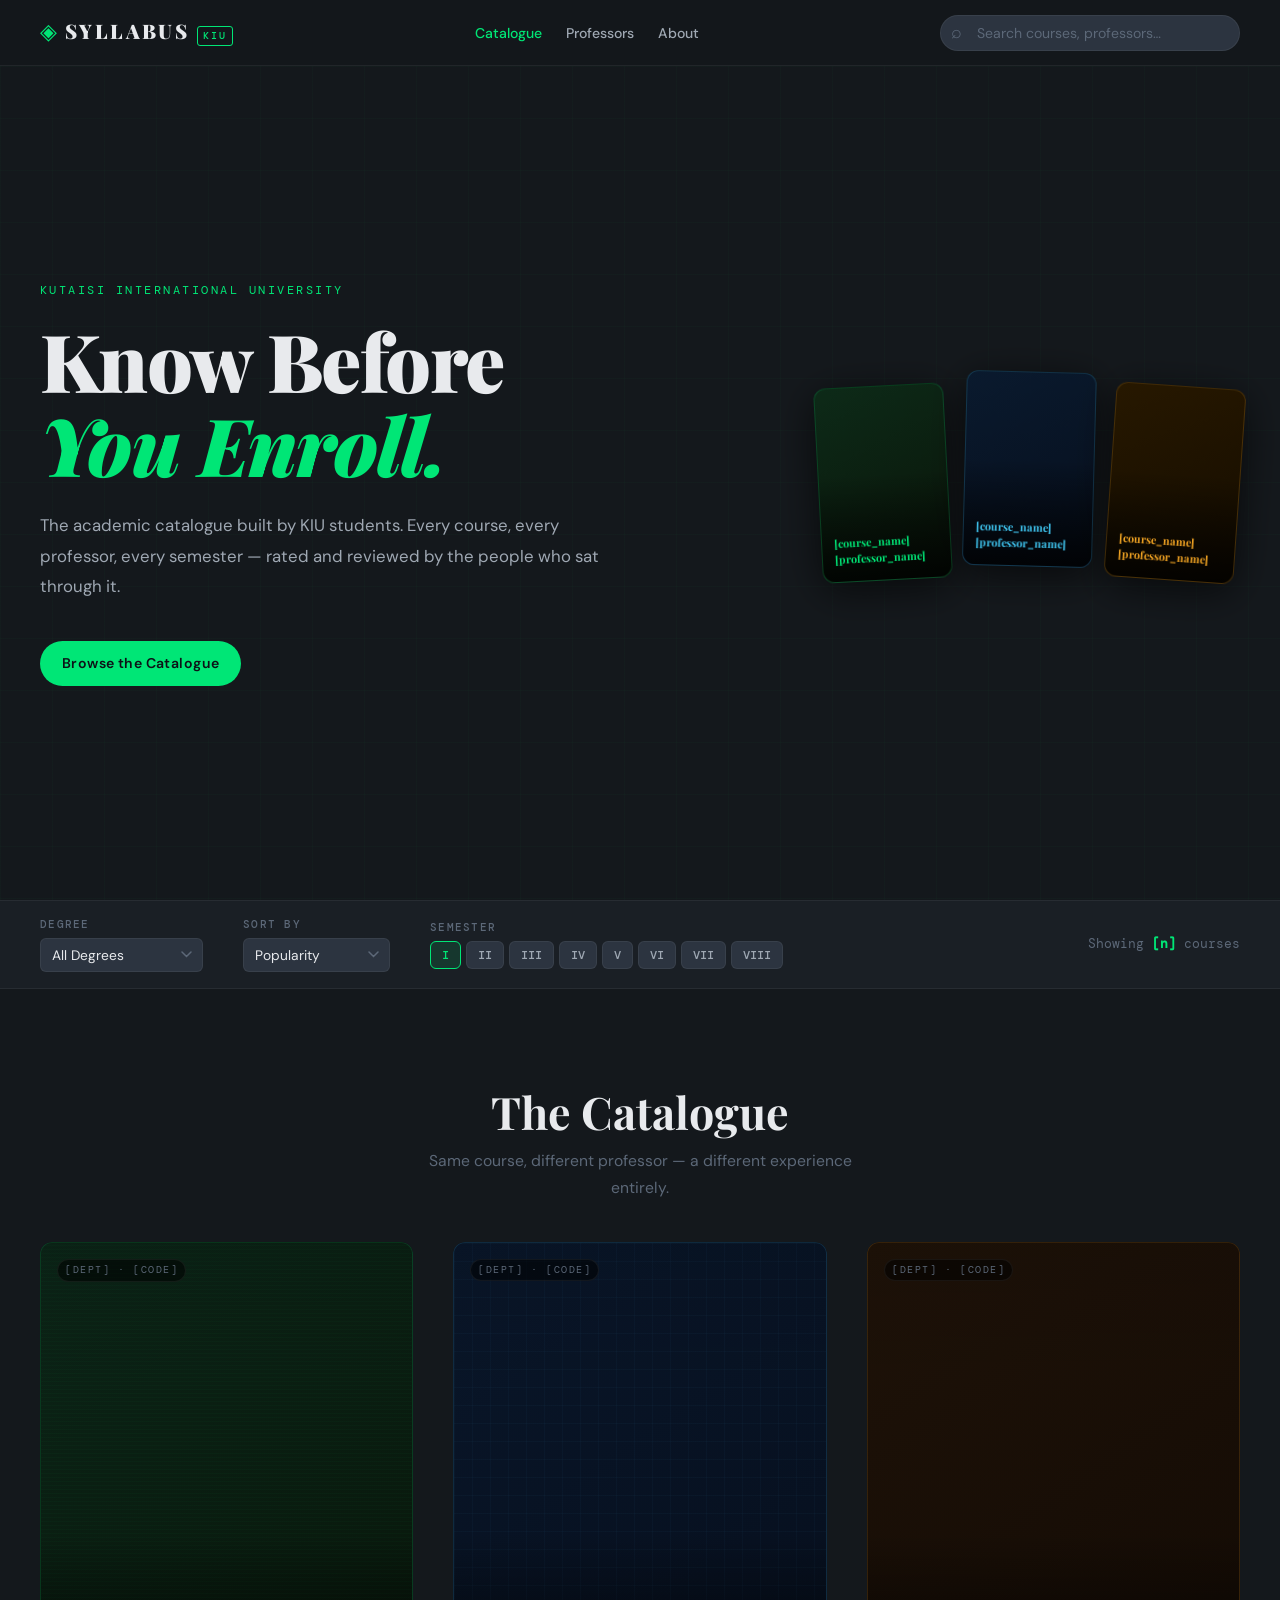
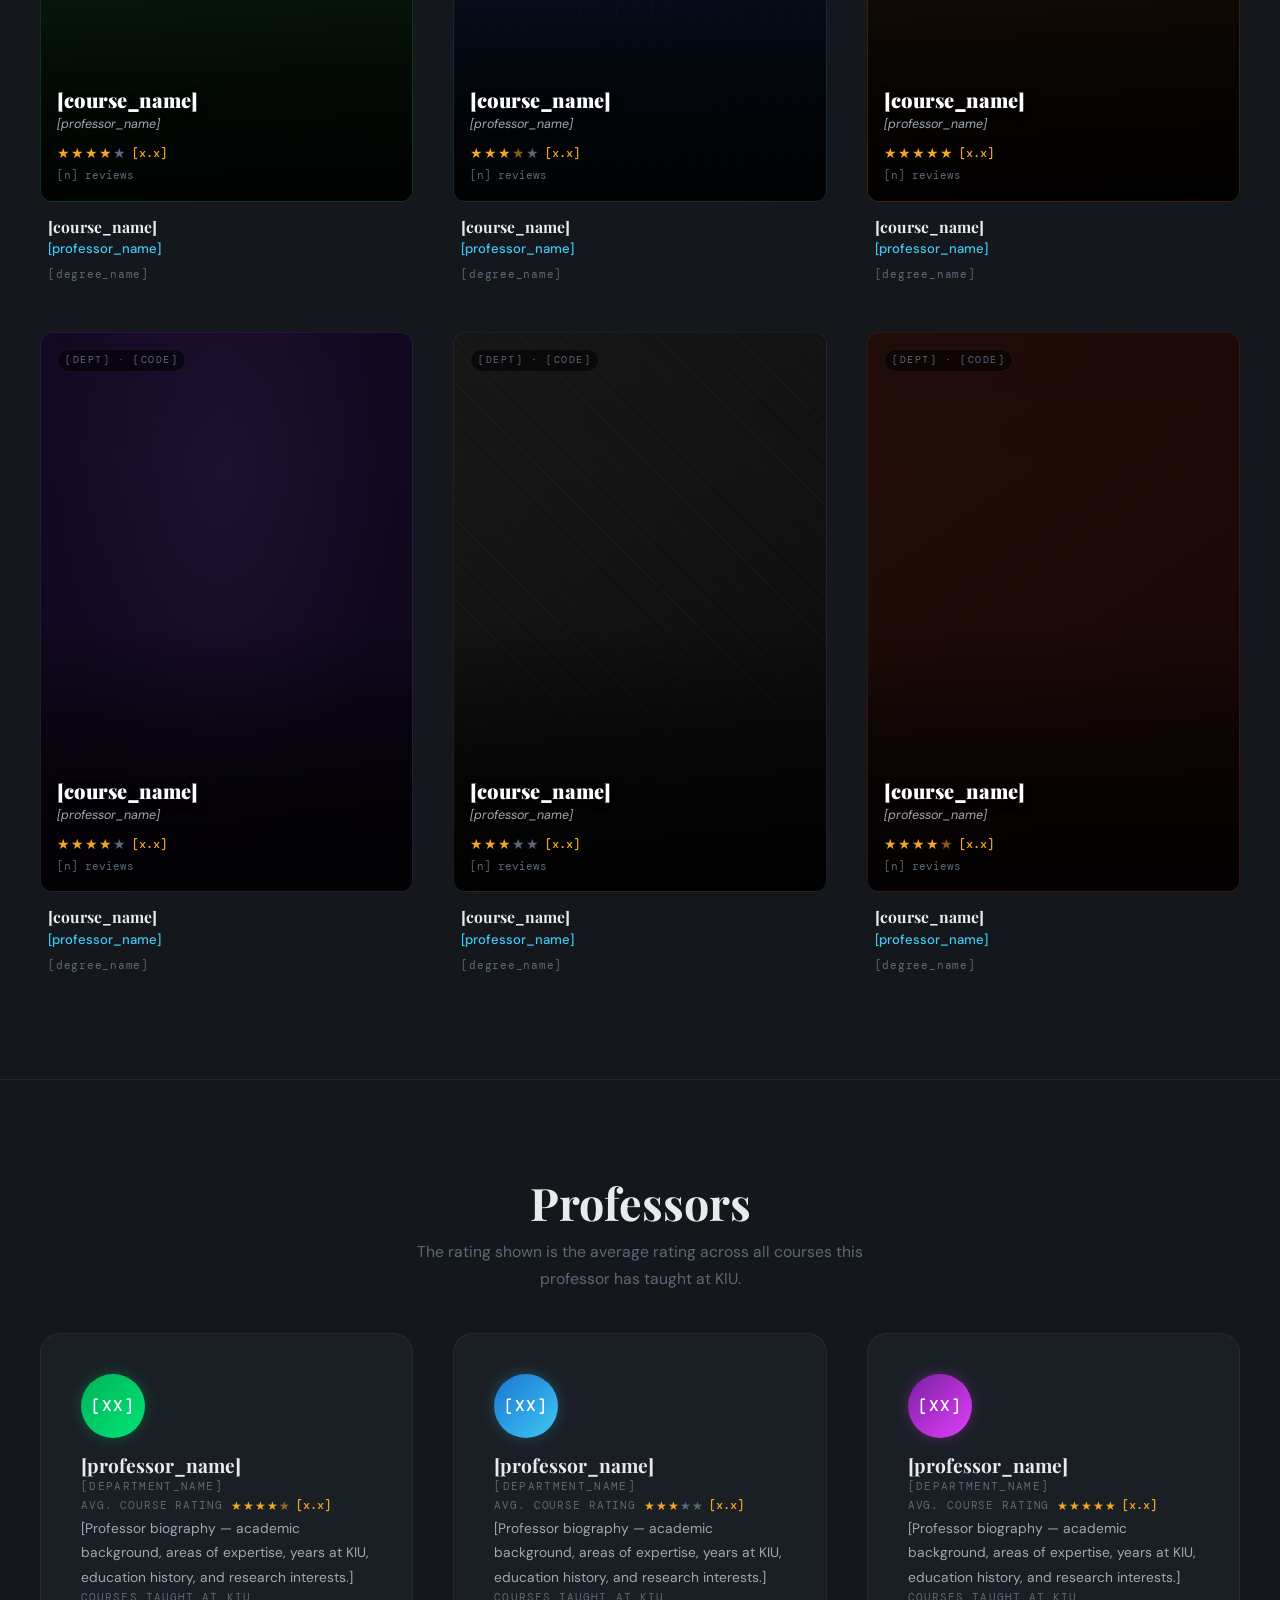
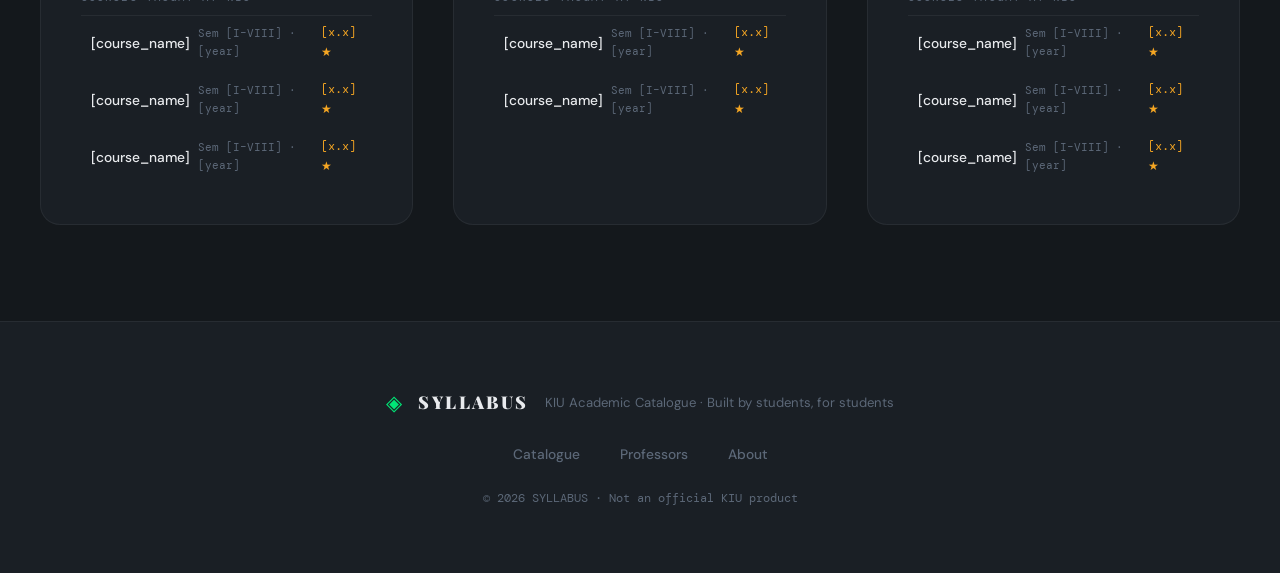
==== commit 65728c92: "implement new css html files" ====
--- a/index.html
+++ b/index.html
@@ -17,16 +17,15 @@
   <header class="site-header">
     <nav class="nav-inner" aria-label="Primary navigation">
 
-      <a href="#" class="brand" aria-label="SYLLABUS home">
+      <a href="index.html" class="brand" aria-label="SYLLABUS home">
         <span class="brand-icon">◈</span>
         <span class="brand-name">SYLLABUS</span>
         <span class="brand-sub">KIU</span>
       </a>
 
       <ul class="nav-links" role="list">
-        <li><a href="#catalogue" class="nav-link">Catalogue</a></li>
-        <li><a href="#professor-profiles" class="nav-link">Professors</a></li>
-        <li><a href="#course-detail" class="nav-link">Course</a></li>
+        <li><a href="index.html" class="nav-link nav-link--active" aria-current="page">Catalogue</a></li>
+        <li><a href="index.html#professor-profiles" class="nav-link">Professors</a></li>
         <li><a href="about.html" class="nav-link">About</a></li>
       </ul>
 
@@ -48,8 +47,9 @@
   <main>
 
     <!-- ============================================================
-         HERO — clean, direct. No film references.
-         Fade-in + slide-up via @keyframes.
+         HERO
+         Clean, direct value proposition. No fluff.
+         Staggered fadeSlideUp entrance via CSS keyframes.
     ============================================================ -->
     <section class="hero" aria-label="Site hero">
       <div class="hero-bg-grid" aria-hidden="true"></div>
@@ -68,7 +68,7 @@
         <a href="#catalogue" class="btn btn--primary hero-cta">Browse the Catalogue</a>
       </div>
 
-      <!-- Decorative course poster previews — fade-in staggered -->
+      <!-- Decorative course poster previews — right side, staggered fade-in -->
       <div class="hero-posters" aria-hidden="true">
         <div class="hero-poster hero-poster--1"></div>
         <div class="hero-poster hero-poster--2"></div>
@@ -78,8 +78,8 @@
 
     <!-- ============================================================
          FILTER / SORT BAR
-         Semester: I through VIII chips as required.
-         Hick's Law — grouped controls reduce cognitive load.
+         Sticky below nav. Hick's Law — grouped controls.
+         Semester chips I–VIII as required.
     ============================================================ -->
     <section class="filter-bar" aria-label="Filter and sort courses">
       <div class="filter-bar-inner">
@@ -128,11 +128,11 @@
     </section>
 
     <!-- ============================================================
-         MAIN CATALOGUE GRID — 3 columns
-         Each card = unique Course + Professor pairing.
-         All names/ratings use [bracket] placeholders — no fake data.
-         Gestalt — Proximity: course name + professor tightly grouped.
-         Gestalt — Similarity: identical card structure throughout.
+         CATALOGUE GRID — 3 columns
+         Clicking any poster or title navigates to course.html.
+         Gestalt — Proximity: title + professor tightly grouped under poster.
+         Gestalt — Similarity: all cards share identical structure.
+         Fitts' Law: entire poster area is the primary tap target.
     ============================================================ -->
     <section class="catalogue" id="catalogue" aria-labelledby="catalogue-heading">
       <div class="section-header">
@@ -142,8 +142,9 @@
 
       <div class="course-grid">
 
+        <!-- Card 1 -->
         <article class="course-card" aria-label="[course_name] with [professor_name]">
-          <a href="#course-detail" class="card-poster-link">
+          <a href="course.html" class="card-poster-link">
             <div class="card-poster card-poster--1">
               <div class="poster-overlay">
                 <div class="poster-meta"><span class="poster-dept">[dept] · [code]</span></div>
@@ -166,14 +167,15 @@
             </div>
           </a>
           <div class="card-info">
-            <h3 class="card-title">[course_name]</h3>
-            <p class="card-professor"><a href="#professor-profiles" class="prof-link">[professor_name]</a></p>
+            <h3 class="card-title"><a href="course.html" class="card-title-link">[course_name]</a></h3>
+            <p class="card-professor"><a href="professor.html" class="prof-link">[professor_name]</a></p>
             <p class="card-degree-tag">[degree_name]</p>
           </div>
         </article>
 
+        <!-- Card 2 -->
         <article class="course-card" aria-label="[course_name] with [professor_name]">
-          <a href="#course-detail" class="card-poster-link">
+          <a href="course.html" class="card-poster-link">
             <div class="card-poster card-poster--2">
               <div class="poster-overlay">
                 <div class="poster-meta"><span class="poster-dept">[dept] · [code]</span></div>
@@ -196,14 +198,15 @@
             </div>
           </a>
           <div class="card-info">
-            <h3 class="card-title">[course_name]</h3>
-            <p class="card-professor"><a href="#professor-profiles" class="prof-link">[professor_name]</a></p>
+            <h3 class="card-title"><a href="course.html" class="card-title-link">[course_name]</a></h3>
+            <p class="card-professor"><a href="professor.html" class="prof-link">[professor_name]</a></p>
             <p class="card-degree-tag">[degree_name]</p>
           </div>
         </article>
 
+        <!-- Card 3 -->
         <article class="course-card" aria-label="[course_name] with [professor_name]">
-          <a href="#course-detail" class="card-poster-link">
+          <a href="course.html" class="card-poster-link">
             <div class="card-poster card-poster--3">
               <div class="poster-overlay">
                 <div class="poster-meta"><span class="poster-dept">[dept] · [code]</span></div>
@@ -226,14 +229,15 @@
             </div>
           </a>
           <div class="card-info">
-            <h3 class="card-title">[course_name]</h3>
-            <p class="card-professor"><a href="#professor-profiles" class="prof-link">[professor_name]</a></p>
+            <h3 class="card-title"><a href="course.html" class="card-title-link">[course_name]</a></h3>
+            <p class="card-professor"><a href="professor.html" class="prof-link">[professor_name]</a></p>
             <p class="card-degree-tag">[degree_name]</p>
           </div>
         </article>
 
+        <!-- Card 4 -->
         <article class="course-card" aria-label="[course_name] with [professor_name]">
-          <a href="#course-detail" class="card-poster-link">
+          <a href="course.html" class="card-poster-link">
             <div class="card-poster card-poster--4">
               <div class="poster-overlay">
                 <div class="poster-meta"><span class="poster-dept">[dept] · [code]</span></div>
@@ -256,14 +260,15 @@
             </div>
           </a>
           <div class="card-info">
-            <h3 class="card-title">[course_name]</h3>
-            <p class="card-professor"><a href="#professor-profiles" class="prof-link">[professor_name]</a></p>
+            <h3 class="card-title"><a href="course.html" class="card-title-link">[course_name]</a></h3>
+            <p class="card-professor"><a href="professor.html" class="prof-link">[professor_name]</a></p>
             <p class="card-degree-tag">[degree_name]</p>
           </div>
         </article>
 
+        <!-- Card 5 -->
         <article class="course-card" aria-label="[course_name] with [professor_name]">
-          <a href="#course-detail" class="card-poster-link">
+          <a href="course.html" class="card-poster-link">
             <div class="card-poster card-poster--5">
               <div class="poster-overlay">
                 <div class="poster-meta"><span class="poster-dept">[dept] · [code]</span></div>
@@ -286,14 +291,15 @@
             </div>
           </a>
           <div class="card-info">
-            <h3 class="card-title">[course_name]</h3>
-            <p class="card-professor"><a href="#professor-profiles" class="prof-link">[professor_name]</a></p>
+            <h3 class="card-title"><a href="course.html" class="card-title-link">[course_name]</a></h3>
+            <p class="card-professor"><a href="professor.html" class="prof-link">[professor_name]</a></p>
             <p class="card-degree-tag">[degree_name]</p>
           </div>
         </article>
 
+        <!-- Card 6 -->
         <article class="course-card" aria-label="[course_name] with [professor_name]">
-          <a href="#course-detail" class="card-poster-link">
+          <a href="course.html" class="card-poster-link">
             <div class="card-poster card-poster--6">
               <div class="poster-overlay">
                 <div class="poster-meta"><span class="poster-dept">[dept] · [code]</span></div>
@@ -316,384 +322,18 @@
             </div>
           </a>
           <div class="card-info">
-            <h3 class="card-title">[course_name]</h3>
-            <p class="card-professor"><a href="#professor-profiles" class="prof-link">[professor_name]</a></p>
+            <h3 class="card-title"><a href="course.html" class="card-title-link">[course_name]</a></h3>
+            <p class="card-professor"><a href="professor.html" class="prof-link">[professor_name]</a></p>
             <p class="card-degree-tag">[degree_name]</p>
           </div>
         </article>
 
       </div>
-    </section>
-
-    <!-- ============================================================
-         COURSE DETAIL PAGE
-         Layout: poster col left, metadata col right — Letterboxd style.
-         Contains: syllabus summary, professor link, aggregate rating,
-         course materials, student reviews, related courses (same
-         course name, different professor).
-         Rating happens here — no separate "log" page.
-    ============================================================ -->
-    <section class="course-detail" id="course-detail" aria-labelledby="detail-heading">
-      <div class="detail-layout">
-
-        <!-- Left column: poster + rate block + materials -->
-        <aside class="detail-poster-col">
-
-          <div class="detail-poster card-poster--1"></div>
-
-          <!-- Inline star rating — user rates from this page -->
-          <div class="detail-rate-block">
-            <p class="rate-label">Rate this course</p>
-            <div class="rate-stars" role="group" aria-label="Rate from 1 to 5 stars">
-              <!-- Stars in reverse DOM order so CSS sibling trick lights them left-to-right -->
-              <input type="radio" id="r5" name="rate" value="5" class="sr-only" />
-              <label for="r5" class="rate-star" aria-label="5 stars">★</label>
-              <input type="radio" id="r4" name="rate" value="4" class="sr-only" />
-              <label for="r4" class="rate-star" aria-label="4 stars">★</label>
-              <input type="radio" id="r3" name="rate" value="3" class="sr-only" />
-              <label for="r3" class="rate-star" aria-label="3 stars">★</label>
-              <input type="radio" id="r2" name="rate" value="2" class="sr-only" />
-              <label for="r2" class="rate-star" aria-label="2 stars">★</label>
-              <input type="radio" id="r1" name="rate" value="1" class="sr-only" />
-              <label for="r1" class="rate-star" aria-label="1 star">★</label>
-            </div>
-            <p class="rate-hint">Click a star to rate</p>
-          </div>
-
-          <!-- Course materials: student-uploaded files -->
-          <div class="materials-block">
-            <div class="materials-header">
-              <span class="materials-title">📂 Course Materials</span>
-              <span class="materials-count">[n] files</span>
-            </div>
-            <ul class="materials-list" role="list">
-              <li class="material-item">
-                <span class="material-icon" aria-hidden="true">📄</span>
-                <div class="material-info">
-                  <span class="material-name">[filename.pdf]</span>
-                  <span class="material-meta">Midterm · [student_name]</span>
-                </div>
-                <a href="#" class="material-download" aria-label="Download [filename.pdf]">↓</a>
-              </li>
-              <li class="material-item">
-                <span class="material-icon" aria-hidden="true">📄</span>
-                <div class="material-info">
-                  <span class="material-name">[filename.pdf]</span>
-                  <span class="material-meta">Exercises · [student_name]</span>
-                </div>
-                <a href="#" class="material-download" aria-label="Download [filename.pdf]">↓</a>
-              </li>
-              <li class="material-item">
-                <span class="material-icon" aria-hidden="true">📄</span>
-                <div class="material-info">
-                  <span class="material-name">[filename.pdf]</span>
-                  <span class="material-meta">Notes · [student_name]</span>
-                </div>
-                <a href="#" class="material-download" aria-label="Download [filename.pdf]">↓</a>
-              </li>
-            </ul>
-            <button class="upload-btn">+ Upload a file</button>
-          </div>
-
-        </aside>
-
-        <!-- Right column: all course metadata -->
-        <div class="detail-meta">
-
-          <span class="detail-dept-tag">[degree_name] · [dept] [code]</span>
-
-          <h2 class="detail-title" id="detail-heading">[course_name]</h2>
-
-          <!-- Professor attribution — clicking goes to professor profile -->
-          <p class="detail-with-prof">
-            with
-            <a href="#professor-profiles" class="detail-professor-link">[professor_name]</a>
-            <span class="detail-semester">· Semester [I–VIII] · [year]</span>
-          </p>
-
-          <!-- Aggregate rating -->
-          <div class="detail-rating-row">
-            <div class="star-display star-display--lg" aria-label="Rating [x.x] out of 5">
-              <span class="star star--full">★</span>
-              <span class="star star--full">★</span>
-              <span class="star star--full">★</span>
-              <span class="star star--full">★</span>
-              <span class="star star--half">★</span>
-            </div>
-            <span class="detail-score">[x.x]</span>
-            <span class="detail-review-count">based on [n] reviews</span>
-          </div>
-
-          <!-- Syllabus summary -->
-          <div class="detail-syllabus">
-            <h3 class="detail-section-label">About this course</h3>
-            <p class="detail-description">
-              [Syllabus summary — a few sentences describing the course content,
-              structure, topics covered, and what students will learn over the semester.
-              This is either pulled from the official syllabus or contributed by students.]
-            </p>
-          </div>
-
-          <!-- Offering history table: 4 cols × 4 rows -->
-          <div class="detail-offering-info">
-            <h3 class="detail-section-label">Previous Offerings</h3>
-            <table class="offering-table" aria-label="Previous offerings of this course">
-              <caption class="sr-only">Course offered across semesters with different professors</caption>
-              <thead>
-                <tr>
-                  <th scope="col">Semester</th>
-                  <th scope="col">Professor</th>
-                  <th scope="col">Year</th>
-                  <th scope="col">Rating</th>
-                </tr>
-              </thead>
-              <tbody>
-                <tr class="table-row--current">
-                  <td>Semester [I–VIII]</td>
-                  <td><a href="#professor-profiles" class="prof-link">[professor_name]</a></td>
-                  <td>[year]</td>
-                  <td><span class="table-rating">[x.x] ★</span></td>
-                </tr>
-                <tr>
-                  <td>Semester [I–VIII]</td>
-                  <td><a href="#professor-profiles" class="prof-link">[professor_name]</a></td>
-                  <td>[year]</td>
-                  <td><span class="table-rating">[x.x] ★</span></td>
-                </tr>
-                <tr>
-                  <td>Semester [I–VIII]</td>
-                  <td><a href="#professor-profiles" class="prof-link">[professor_name]</a></td>
-                  <td>[year]</td>
-                  <td><span class="table-rating">[x.x] ★</span></td>
-                </tr>
-                <tr>
-                  <td>Semester [I–VIII]</td>
-                  <td><a href="#professor-profiles" class="prof-link">[professor_name]</a></td>
-                  <td>[year]</td>
-                  <td><span class="table-rating">[x.x] ★</span></td>
-                </tr>
-              </tbody>
-            </table>
-          </div>
-
-        </div><!-- /detail-meta -->
-      </div><!-- /detail-layout -->
-
-      <!-- ── STUDENT REVIEWS ── -->
-      <div class="reviews-section" aria-labelledby="reviews-heading">
-        <div class="reviews-header">
-          <h3 class="subsection-title" id="reviews-heading">Student Reviews</h3>
-          <button class="btn btn--ghost btn--sm">Write a Review</button>
-        </div>
-
-        <!-- Write a review form — Letterboxd-style, inline -->
-        <div class="review-form-panel">
-          <form class="review-form" action="#" method="post" aria-label="Write a course review">
-            <div class="review-form-top">
-              <div class="form-group">
-                <label for="reviewer-name" class="form-label">Your Name</label>
-                <input type="text" id="reviewer-name" name="name" class="form-input" placeholder="[your_name]" required />
-              </div>
-              <div class="form-group">
-                <label for="reviewer-email" class="form-label">KIU Email</label>
-                <input type="email" id="reviewer-email" name="email" class="form-input" placeholder="[you@kiu.edu.ge]" required />
-              </div>
-              <div class="form-group">
-                <label for="reviewer-degree" class="form-label">Your Degree</label>
-                <select id="reviewer-degree" name="degree" class="form-select" required>
-                  <option value="" disabled selected>Select degree</option>
-                  <option value="cs">Computer Science</option>
-                  <option value="management">Management</option>
-                  <option value="psychology">Psychology</option>
-                  <option value="law">Law</option>
-                  <option value="medicine">Medicine</option>
-                </select>
-              </div>
-            </div>
-
-            <!-- 1–5 star rating input, CSS-only -->
-            <fieldset class="star-fieldset">
-              <legend class="form-label">Your Rating</legend>
-              <div class="star-radio-group" role="group" aria-label="Rate 1 to 5 stars">
-                <input type="radio" id="fs5" name="rating" value="5" class="sr-only" required />
-                <label for="fs5" class="star-radio-label" aria-label="5 stars">★</label>
-                <input type="radio" id="fs4" name="rating" value="4" class="sr-only" />
-                <label for="fs4" class="star-radio-label" aria-label="4 stars">★</label>
-                <input type="radio" id="fs3" name="rating" value="3" class="sr-only" />
-                <label for="fs3" class="star-radio-label" aria-label="3 stars">★</label>
-                <input type="radio" id="fs2" name="rating" value="2" class="sr-only" />
-                <label for="fs2" class="star-radio-label" aria-label="2 stars">★</label>
-                <input type="radio" id="fs1" name="rating" value="1" class="sr-only" />
-                <label for="fs1" class="star-radio-label" aria-label="1 star">★</label>
-              </div>
-            </fieldset>
-
-            <div class="form-group">
-              <label for="review-body" class="form-label">Review</label>
-              <textarea id="review-body" name="review" class="form-textarea" rows="4"
-                placeholder="Share your experience with this course and professor…" required></textarea>
-            </div>
-            <div class="form-actions">
-              <button type="submit" class="btn btn--primary">Submit Review</button>
-              <button type="reset" class="btn btn--ghost">Cancel</button>
-            </div>
-          </form>
-        </div>
-
-        <!-- Existing review cards — placeholder structure -->
-        <div class="reviews-list">
-
-          <article class="review-card" aria-label="Review by [student_name]">
-            <div class="review-header">
-              <div class="reviewer-avatar" aria-hidden="true">[XX]</div>
-              <div class="reviewer-info">
-                <span class="reviewer-name">[student_name]</span>
-                <span class="reviewer-degree">[degree_name]</span>
-              </div>
-              <div class="review-rating" aria-label="Rated [x] out of 5">
-                <span class="star star--full" aria-hidden="true">★</span>
-                <span class="star star--full" aria-hidden="true">★</span>
-                <span class="star star--full" aria-hidden="true">★</span>
-                <span class="star star--full" aria-hidden="true">★</span>
-                <span class="star star--empty" aria-hidden="true">★</span>
-              </div>
-              <time class="review-date">Semester [I–VIII] · [year]</time>
-            </div>
-            <p class="review-body">
-              [Student review text — honest experience with this course under this professor.
-              What was the workload like? What should future students know? Any tips for passing?]
-            </p>
-            <div class="review-helpful">
-              <button class="helpful-btn">↑ Helpful <span class="helpful-count">([n])</span></button>
-            </div>
-          </article>
-
-          <article class="review-card" aria-label="Review by [student_name]">
-            <div class="review-header">
-              <div class="reviewer-avatar" aria-hidden="true">[XX]</div>
-              <div class="reviewer-info">
-                <span class="reviewer-name">[student_name]</span>
-                <span class="reviewer-degree">[degree_name]</span>
-              </div>
-              <div class="review-rating" aria-label="Rated [x] out of 5">
-                <span class="star star--full" aria-hidden="true">★</span>
-                <span class="star star--full" aria-hidden="true">★</span>
-                <span class="star star--full" aria-hidden="true">★</span>
-                <span class="star star--full" aria-hidden="true">★</span>
-                <span class="star star--full" aria-hidden="true">★</span>
-              </div>
-              <time class="review-date">Semester [I–VIII] · [year]</time>
-            </div>
-            <p class="review-body">
-              [Student review text — honest experience with this course under this professor.
-              What was the workload like? What should future students know? Any tips for passing?]
-            </p>
-            <div class="review-helpful">
-              <button class="helpful-btn">↑ Helpful <span class="helpful-count">([n])</span></button>
-            </div>
-          </article>
-
-          <article class="review-card" aria-label="Review by [student_name]">
-            <div class="review-header">
-              <div class="reviewer-avatar" aria-hidden="true">[XX]</div>
-              <div class="reviewer-info">
-                <span class="reviewer-name">[student_name]</span>
-                <span class="reviewer-degree">[degree_name]</span>
-              </div>
-              <div class="review-rating" aria-label="Rated [x] out of 5">
-                <span class="star star--full" aria-hidden="true">★</span>
-                <span class="star star--full" aria-hidden="true">★</span>
-                <span class="star star--full" aria-hidden="true">★</span>
-                <span class="star star--empty" aria-hidden="true">★</span>
-                <span class="star star--empty" aria-hidden="true">★</span>
-              </div>
-              <time class="review-date">Semester [I–VIII] · [year]</time>
-            </div>
-            <p class="review-body">
-              [Student review text — honest experience with this course under this professor.
-              What was the workload like? What should future students know? Any tips for passing?]
-            </p>
-            <div class="review-helpful">
-              <button class="helpful-btn">↑ Helpful <span class="helpful-count">([n])</span></button>
-            </div>
-          </article>
-
-        </div>
-      </div>
-
-      <!-- ── RELATED COURSES ──
-           Relationship = same course name, different professor.
-           No other connection implied. Placeholder-only.
-      -->
-      <div class="related-courses" aria-labelledby="related-heading">
-        <h3 class="subsection-title" id="related-heading">Same Course, Other Professors</h3>
-        <p class="subsection-sub">
-          This course was offered in other semesters under different professors.
-          Each is rated independently.
-        </p>
-        <div class="related-grid">
-
-          <article class="related-card">
-            <div class="related-poster card-poster--2"></div>
-            <div class="related-info">
-              <h4 class="related-title">[course_name]</h4>
-              <p class="related-prof"><a href="#professor-profiles" class="prof-link">[professor_name]</a></p>
-              <p class="related-semester">Semester [I–VIII] · [year]</p>
-              <div class="star-display star-display--sm">
-                <span class="star star--full">★</span>
-                <span class="star star--full">★</span>
-                <span class="star star--full">★</span>
-                <span class="star star--empty">★</span>
-                <span class="star star--empty">★</span>
-                <span class="rating-score">[x.x]</span>
-              </div>
-            </div>
-          </article>
-
-          <article class="related-card">
-            <div class="related-poster card-poster--4"></div>
-            <div class="related-info">
-              <h4 class="related-title">[course_name]</h4>
-              <p class="related-prof"><a href="#professor-profiles" class="prof-link">[professor_name]</a></p>
-              <p class="related-semester">Semester [I–VIII] · [year]</p>
-              <div class="star-display star-display--sm">
-                <span class="star star--full">★</span>
-                <span class="star star--full">★</span>
-                <span class="star star--full">★</span>
-                <span class="star star--full">★</span>
-                <span class="star star--empty">★</span>
-                <span class="rating-score">[x.x]</span>
-              </div>
-            </div>
-          </article>
-
-          <article class="related-card">
-            <div class="related-poster card-poster--5"></div>
-            <div class="related-info">
-              <h4 class="related-title">[course_name]</h4>
-              <p class="related-prof"><a href="#professor-profiles" class="prof-link">[professor_name]</a></p>
-              <p class="related-semester">Semester [I–VIII] · [year]</p>
-              <div class="star-display star-display--sm">
-                <span class="star star--full">★</span>
-                <span class="star star--full">★</span>
-                <span class="star star--full">★</span>
-                <span class="star star--full">★</span>
-                <span class="star star--half">★</span>
-                <span class="rating-score">[x.x]</span>
-              </div>
-            </div>
-          </article>
-
-        </div>
-      </div>
-
     </section>
 
     <!-- ============================================================
          PROFESSOR PROFILES
-         NOT called directors. Rating shown = average across all their
-         courses — NOT a personal rating of the professor themselves.
-         Clicking professor name anywhere in the app leads here.
+         Rating = average across all their courses. Not personal.
     ============================================================ -->
     <section class="professor-profiles" id="professor-profiles" aria-labelledby="prof-heading">
       <div class="section-header">
@@ -730,21 +370,21 @@
             <div class="prof-courses-label">Courses taught at KIU</div>
             <ul class="prof-courses-list" role="list">
               <li class="prof-course-item">
-                <a href="#course-detail" class="prof-course-link">
-                  <span class="prof-course-name">[course_name]</span>
-                  <span class="prof-course-meta">Sem [I–VIII] · [year]</span>
-                  <span class="prof-course-rating">[x.x] ★</span>
-                </a>
-              </li>
-              <li class="prof-course-item">
-                <a href="#course-detail" class="prof-course-link">
-                  <span class="prof-course-name">[course_name]</span>
-                  <span class="prof-course-meta">Sem [I–VIII] · [year]</span>
-                  <span class="prof-course-rating">[x.x] ★</span>
-                </a>
-              </li>
-              <li class="prof-course-item">
-                <a href="#course-detail" class="prof-course-link">
+                <a href="course.html" class="prof-course-link">
+                  <span class="prof-course-name">[course_name]</span>
+                  <span class="prof-course-meta">Sem [I–VIII] · [year]</span>
+                  <span class="prof-course-rating">[x.x] ★</span>
+                </a>
+              </li>
+              <li class="prof-course-item">
+                <a href="course.html" class="prof-course-link">
+                  <span class="prof-course-name">[course_name]</span>
+                  <span class="prof-course-meta">Sem [I–VIII] · [year]</span>
+                  <span class="prof-course-rating">[x.x] ★</span>
+                </a>
+              </li>
+              <li class="prof-course-item">
+                <a href="course.html" class="prof-course-link">
                   <span class="prof-course-name">[course_name]</span>
                   <span class="prof-course-meta">Sem [I–VIII] · [year]</span>
                   <span class="prof-course-rating">[x.x] ★</span>
@@ -779,14 +419,14 @@
             <div class="prof-courses-label">Courses taught at KIU</div>
             <ul class="prof-courses-list" role="list">
               <li class="prof-course-item">
-                <a href="#course-detail" class="prof-course-link">
-                  <span class="prof-course-name">[course_name]</span>
-                  <span class="prof-course-meta">Sem [I–VIII] · [year]</span>
-                  <span class="prof-course-rating">[x.x] ★</span>
-                </a>
-              </li>
-              <li class="prof-course-item">
-                <a href="#course-detail" class="prof-course-link">
+                <a href="course.html" class="prof-course-link">
+                  <span class="prof-course-name">[course_name]</span>
+                  <span class="prof-course-meta">Sem [I–VIII] · [year]</span>
+                  <span class="prof-course-rating">[x.x] ★</span>
+                </a>
+              </li>
+              <li class="prof-course-item">
+                <a href="course.html" class="prof-course-link">
                   <span class="prof-course-name">[course_name]</span>
                   <span class="prof-course-meta">Sem [I–VIII] · [year]</span>
                   <span class="prof-course-rating">[x.x] ★</span>
@@ -821,21 +461,21 @@
             <div class="prof-courses-label">Courses taught at KIU</div>
             <ul class="prof-courses-list" role="list">
               <li class="prof-course-item">
-                <a href="#course-detail" class="prof-course-link">
-                  <span class="prof-course-name">[course_name]</span>
-                  <span class="prof-course-meta">Sem [I–VIII] · [year]</span>
-                  <span class="prof-course-rating">[x.x] ★</span>
-                </a>
-              </li>
-              <li class="prof-course-item">
-                <a href="#course-detail" class="prof-course-link">
-                  <span class="prof-course-name">[course_name]</span>
-                  <span class="prof-course-meta">Sem [I–VIII] · [year]</span>
-                  <span class="prof-course-rating">[x.x] ★</span>
-                </a>
-              </li>
-              <li class="prof-course-item">
-                <a href="#course-detail" class="prof-course-link">
+                <a href="course.html" class="prof-course-link">
+                  <span class="prof-course-name">[course_name]</span>
+                  <span class="prof-course-meta">Sem [I–VIII] · [year]</span>
+                  <span class="prof-course-rating">[x.x] ★</span>
+                </a>
+              </li>
+              <li class="prof-course-item">
+                <a href="course.html" class="prof-course-link">
+                  <span class="prof-course-name">[course_name]</span>
+                  <span class="prof-course-meta">Sem [I–VIII] · [year]</span>
+                  <span class="prof-course-rating">[x.x] ★</span>
+                </a>
+              </li>
+              <li class="prof-course-item">
+                <a href="course.html" class="prof-course-link">
                   <span class="prof-course-name">[course_name]</span>
                   <span class="prof-course-meta">Sem [I–VIII] · [year]</span>
                   <span class="prof-course-rating">[x.x] ★</span>
@@ -851,7 +491,7 @@
   </main>
 
   <!-- ============================================================
-       FOOTER — minimal
+       FOOTER
   ============================================================ -->
   <footer class="site-footer">
     <div class="footer-inner">
@@ -861,14 +501,27 @@
         <span class="footer-tagline">KIU Academic Catalogue · Built by students, for students</span>
       </div>
       <nav class="footer-nav" aria-label="Footer navigation">
-        <a href="#catalogue" class="footer-link">Catalogue</a>
-        <a href="#professor-profiles" class="footer-link">Professors</a>
-        <a href="#course-detail" class="footer-link">Reviews</a>
+        <a href="index.html" class="footer-link">Catalogue</a>
+        <a href="index.html#professor-profiles" class="footer-link">Professors</a>
         <a href="about.html" class="footer-link">About</a>
       </nav>
       <p class="footer-copy">© 2026 SYLLABUS · Not an official KIU product</p>
     </div>
   </footer>
 
+  <script>
+    // Semester chip toggle — Shneiderman: immediate feedback
+    document.querySelectorAll('.sem-chip').forEach(chip => {
+      chip.addEventListener('click', () => {
+        document.querySelectorAll('.sem-chip').forEach(c => {
+          c.classList.remove('sem-chip--active');
+          c.setAttribute('aria-pressed', 'false');
+        });
+        chip.classList.add('sem-chip--active');
+        chip.setAttribute('aria-pressed', 'true');
+      });
+    });
+  </script>
+
 </body>
 </html>
--- a/style.css
+++ b/style.css
@@ -13,20 +13,14 @@
    8.  Section Headers (shared)
    9.  Filter / Sort Bar
    10. Catalogue Grid & Course Cards
-   11. Course Detail Page
-   12. Offerings Table
-   13. Course Materials
-   14. Student Reviews & Review Form
-   15. Related Courses
-   16. Professor Profiles
-   17. Footer
-   18. Responsive — @media (max-width: 768px)
+   11. Professor Profiles
+   12. Footer
+   13. Responsive — @media (max-width: 768px)
 ================================================================ */
 
 
 /* ================================================================
    1. CSS VARIABLES & DESIGN TOKENS
-   Dark-Academic-Sleek palette.
 ================================================================ */
 :root {
   /* Core Palette */
@@ -135,9 +129,6 @@
 
 /* ================================================================
    3. TYPOGRAPHY
-   Playfair Display — editorial headings
-   DM Sans — clean body + UI text
-   DM Mono — metadata, labels, stats
 ================================================================ */
 h1, h2, h3, h4, h5, h6 {
   font-family: var(--font-display);
@@ -158,7 +149,7 @@
 
 /* ================================================================
    4. BUTTONS
-   Fitts' Law: generous padding = larger tap targets
+   Fitts' Law: generous padding = larger tap targets.
 ================================================================ */
 .btn {
   display: inline-flex;
@@ -204,20 +195,16 @@
    5. ANIMATIONS & KEYFRAMES
    GPU-accelerated: only opacity + transform animated.
 ================================================================ */
-
-/* Slide up + fade — hero text, card entrances */
 @keyframes fadeSlideUp {
   from { opacity: 0; transform: translateY(26px); }
   to   { opacity: 1; transform: translateY(0); }
 }
 
-/* Fade only — hero decorative posters */
 @keyframes fadeIn {
   from { opacity: 0; }
   to   { opacity: 1; }
 }
 
-/* Slow pulse — brand icon */
 @keyframes pulse {
   0%, 100% { opacity: 1; }
   50%       { opacity: 0.45; }
@@ -233,13 +220,12 @@
   top: 0;
   z-index: 100;
   height: var(--nav-h);
-  background: rgba(20, 24, 28, 0.9);
+  background: rgba(20, 24, 28, 0.92);
   backdrop-filter: blur(18px);
   -webkit-backdrop-filter: blur(18px);
   border-bottom: 1px solid var(--border);
 }
 
-/* Flexbox: logo | nav links | search */
 .nav-inner {
   display: flex;
   align-items: center;
@@ -299,6 +285,10 @@
   transition: color var(--t-fast);
 }
 .nav-link:hover { color: var(--text-primary); }
+
+.nav-link--active {
+  color: var(--accent-green) !important;
+}
 
 /* Search bar */
 .search-wrapper {
@@ -338,8 +328,6 @@
 
 /* ================================================================
    7. HERO SECTION
-   Staggered fadeSlideUp on text. Decorative posters fade in right.
-   No film references — just the straight value proposition.
 ================================================================ */
 .hero {
   position: relative;
@@ -350,7 +338,6 @@
   padding: var(--sp-3xl) var(--sp-xl);
 }
 
-/* Subtle grid overlay */
 .hero-bg-grid {
   position: absolute;
   inset: 0;
@@ -403,7 +390,6 @@
   animation-delay: 0.52s;
 }
 
-/* Decorative poster strip — right side of hero */
 .hero-posters {
   position: absolute;
   right: var(--sp-xl);
@@ -421,7 +407,6 @@
   box-shadow: var(--shadow-deep);
 }
 
-/* Poster 1 — green tinted */
 .hero-poster--1 {
   background: linear-gradient(155deg, #0d2a18 0%, #091408 100%);
   border: 1px solid rgba(0, 230, 118, 0.18);
@@ -432,8 +417,7 @@
 }
 .hero-poster--1::before {
   content: '';
-  position: absolute;
-  inset: 0;
+  position: absolute; inset: 0;
   background: linear-gradient(to bottom, transparent 45%, rgba(0,0,0,0.82) 100%);
   border-radius: var(--r-md);
 }
@@ -449,7 +433,6 @@
   line-height: 1.45;
 }
 
-/* Poster 2 — blue tinted */
 .hero-poster--2 {
   background: linear-gradient(155deg, #0a1a2e 0%, #060e1c 100%);
   border: 1px solid rgba(64, 200, 244, 0.18);
@@ -460,8 +443,7 @@
 }
 .hero-poster--2::before {
   content: '';
-  position: absolute;
-  inset: 0;
+  position: absolute; inset: 0;
   background: linear-gradient(to bottom, transparent 45%, rgba(0,0,0,0.82) 100%);
   border-radius: var(--r-md);
 }
@@ -477,7 +459,6 @@
   line-height: 1.45;
 }
 
-/* Poster 3 — gold tinted */
 .hero-poster--3 {
   background: linear-gradient(155deg, #271800 0%, #140c00 100%);
   border: 1px solid rgba(245, 166, 35, 0.18);
@@ -488,8 +469,7 @@
 }
 .hero-poster--3::before {
   content: '';
-  position: absolute;
-  inset: 0;
+  position: absolute; inset: 0;
   background: linear-gradient(to bottom, transparent 45%, rgba(0,0,0,0.82) 100%);
   border-radius: var(--r-md);
 }
@@ -526,8 +506,7 @@
 
 /* ================================================================
    9. FILTER / SORT BAR
-   Semester chips I–VIII as required.
-   Hick's Law: grouped, labeled, minimal choice overhead.
+   Sticky below nav. Hick's Law: grouped, labeled controls.
 ================================================================ */
 .filter-bar {
   background: var(--bg-surface);
@@ -585,7 +564,6 @@
   border-color: var(--accent-green);
 }
 
-/* Semester chips: I through VIII */
 .semester-group { flex-direction: column; }
 
 .semester-chips {
@@ -611,7 +589,6 @@
   color: var(--accent-green);
 }
 
-/* Active semester chip */
 .sem-chip--active,
 .sem-chip[aria-pressed="true"] {
   background: var(--accent-green-dim);
@@ -631,10 +608,10 @@
 
 /* ================================================================
    10. CATALOGUE GRID & COURSE CARDS
-   3-column Flexbox grid.
+   3-column grid. Click poster OR title → course.html.
    Gestalt — Similarity: identical card structure.
    Gestalt — Proximity: title + professor tightly grouped below poster.
-   Transition: poster scales 1.05x on hover (rubric requirement).
+   Fitts' Law: full poster area is the primary tap target.
 ================================================================ */
 .catalogue {
   max-width: var(--max-w);
@@ -642,7 +619,6 @@
   padding: var(--sp-3xl) var(--sp-xl);
 }
 
-/* 3-column Flexbox grid */
 .course-grid {
   display: flex;
   flex-wrap: wrap;
@@ -666,7 +642,7 @@
 .course-card:nth-child(5) { animation-delay: 0.40s; }
 .course-card:nth-child(6) { animation-delay: 0.48s; }
 
-/* Full poster area is the tap target — Fitts' Law */
+/* Full poster area is the tap target */
 .card-poster-link {
   display: block;
   text-decoration: none;
@@ -680,7 +656,6 @@
   aspect-ratio: 2 / 3;
   border-radius: var(--r-md);
   overflow: hidden;
-  /* Scale 1.05x on hover as required by rubric */
   transition: transform var(--t-slow), box-shadow var(--t-slow);
 }
 
@@ -689,18 +664,14 @@
   box-shadow: var(--shadow-deep);
 }
 
-/* ── 6 DISTINCT POSTER DESIGNS ──
-   Each uses a different color key to distinguish courses visually.
-   No difficulty badges — removed as requested.
-*/
+/* ── 6 DISTINCT POSTER DESIGNS ── */
 .card-poster--1 {
   background: linear-gradient(145deg, #0b2417 0%, #081509 100%);
   border: 1px solid rgba(0, 230, 118, 0.14);
 }
 .card-poster--1::before {
   content: '';
-  position: absolute;
-  inset: 0;
+  position: absolute; inset: 0;
   background: repeating-linear-gradient(
     0deg, transparent, transparent 3px,
     rgba(0, 230, 118, 0.025) 3px, rgba(0, 230, 118, 0.025) 4px
@@ -713,8 +684,7 @@
 }
 .card-poster--2::before {
   content: '';
-  position: absolute;
-  inset: 0;
+  position: absolute; inset: 0;
   background:
     linear-gradient(rgba(64, 200, 244, 0.03) 1px, transparent 1px),
     linear-gradient(90deg, rgba(64, 200, 244, 0.03) 1px, transparent 1px);
@@ -732,8 +702,7 @@
 }
 .card-poster--4::before {
   content: '';
-  position: absolute;
-  inset: 0;
+  position: absolute; inset: 0;
   background: radial-gradient(ellipse at 50% 25%, rgba(180, 120, 255, 0.07) 0%, transparent 65%);
 }
 
@@ -743,8 +712,7 @@
 }
 .card-poster--5::before {
   content: '';
-  position: absolute;
-  inset: 0;
+  position: absolute; inset: 0;
   background: repeating-linear-gradient(
     45deg, transparent, transparent 7px,
     rgba(255,255,255,0.02) 7px, rgba(255,255,255,0.02) 8px
@@ -756,9 +724,7 @@
   border: 1px solid rgba(255, 82, 82, 0.14);
 }
 
-/* ── POSTER OVERLAY LAYOUT ──
-   Flexbox column: dept tag → title + prof → rating footer
-*/
+/* ── POSTER OVERLAY ── */
 .poster-overlay {
   position: absolute;
   inset: 0;
@@ -798,7 +764,6 @@
   padding-bottom: var(--sp-sm);
 }
 
-/* Course title on poster */
 .poster-title {
   font-family: var(--font-display);
   font-size: 1.25rem;
@@ -809,7 +774,6 @@
   text-shadow: 0 2px 10px rgba(0,0,0,0.55);
 }
 
-/* Professor credit on poster */
 .poster-professor {
   font-size: 0.78rem;
   font-weight: 400;
@@ -829,7 +793,7 @@
   color: var(--text-muted);
 }
 
-/* ── STAR RATING DISPLAY ── */
+/* ── STAR RATING ── */
 .star-display {
   display: flex;
   align-items: center;
@@ -852,13 +816,12 @@
 .star-display--lg .star { font-size: 1.35rem; }
 .star-display--sm .star { font-size: 0.75rem; }
 
-/* ── CARD INFO — below poster ──
-   Gestalt — Proximity: info directly beneath its poster, close-grouped.
-*/
+/* ── CARD INFO — below poster ── */
 .card-info {
   padding: var(--sp-md) var(--sp-sm) var(--sp-sm);
 }
 
+/* Course title link below poster — Gestalt Proximity */
 .card-title {
   font-size: 0.98rem;
   font-weight: 700;
@@ -866,6 +829,13 @@
   margin-bottom: 2px;
 }
 
+.card-title-link {
+  color: var(--text-primary);
+  text-decoration: none;
+  transition: color var(--t-fast);
+}
+.card-title-link:hover { color: var(--accent-green); }
+
 .card-professor {
   font-size: 0.82rem;
   color: var(--text-muted);
@@ -887,654 +857,14 @@
 
 
 /* ================================================================
-   11. COURSE DETAIL PAGE
-   Two-column layout: poster col left, metadata right.
-   Letterboxd page structure: poster → attribution → rating → syllabus → table.
-================================================================ */
-.course-detail {
-  background: var(--bg-surface);
-  border-top: 1px solid var(--border);
-  padding: var(--sp-3xl) var(--sp-xl);
-}
-
-/* Two-column flex layout */
-.detail-layout {
-  max-width: var(--max-w);
-  margin: 0 auto var(--sp-3xl);
-  display: flex;
-  gap: var(--sp-3xl);
-  align-items: flex-start;
-}
-
-/* Left column */
-.detail-poster-col {
-  flex-shrink: 0;
-  width: 240px;
-  display: flex;
-  flex-direction: column;
-  gap: var(--sp-lg);
-}
-
-.detail-poster {
-  aspect-ratio: 2 / 3;
-  border-radius: var(--r-md);
-  box-shadow: var(--shadow-deep);
-  width: 100%;
-}
-
-/* Inline star rating block */
-.detail-rate-block {
-  background: var(--bg-card);
-  border: 1px solid var(--border);
-  border-radius: var(--r-md);
-  padding: var(--sp-md);
-  text-align: center;
-}
-
-.rate-label {
-  font-family: var(--font-mono);
-  font-size: 0.7rem;
-  letter-spacing: 0.1em;
-  text-transform: uppercase;
-  color: var(--text-muted);
-  margin-bottom: var(--sp-sm);
-}
-
-/* CSS-only interactive stars — flex row-reverse trick */
-.rate-stars {
-  display: flex;
-  flex-direction: row-reverse;
-  justify-content: center;
-  gap: 3px;
-  margin-bottom: 6px;
-}
-
-.rate-star {
-  font-size: 1.7rem;
-  color: var(--text-muted);
-  cursor: pointer;
-  transition: color var(--t-fast), transform var(--t-fast);
-  line-height: 1;
-}
-.rate-star:hover {
-  transform: scale(1.15);
-}
-
-/* Highlight clicked star and all to its left */
-.rate-stars input[type="radio"]:checked ~ label,
-.rate-stars input[type="radio"]:checked + label {
-  color: var(--accent-gold);
-}
-
-/* Hover: fill hovered star and those to the right (earlier in DOM) */
-.rate-star:hover,
-.rate-star:hover ~ label {
-  color: var(--accent-gold);
-}
-
-.rate-hint {
-  font-size: 0.72rem;
-  color: var(--text-muted);
-  font-style: italic;
-}
-
-/* Right column: all metadata */
-.detail-meta {
-  flex: 1;
-  display: flex;
-  flex-direction: column;
-  gap: var(--sp-lg);
-}
-
-.detail-dept-tag {
-  font-family: var(--font-mono);
-  font-size: 0.75rem;
-  letter-spacing: 0.14em;
-  text-transform: uppercase;
-  color: var(--accent-green);
-}
-
-.detail-title {
-  font-size: clamp(2rem, 5vw, 3.2rem);
-  font-weight: 900;
-}
-
-.detail-with-prof {
-  font-size: 1rem;
-  color: var(--text-secondary);
-}
-
-.detail-professor-link {
-  font-family: var(--font-display);
-  font-size: 1.2rem;
-  font-weight: 700;
-  color: var(--accent-blue);
-}
-.detail-professor-link:hover { color: var(--accent-green); }
-
-.detail-semester {
-  font-size: 0.85rem;
-  color: var(--text-muted);
-  font-family: var(--font-mono);
-}
-
-.detail-rating-row {
-  display: flex;
-  align-items: center;
-  gap: var(--sp-md);
-  flex-wrap: wrap;
-}
-
-.detail-score {
-  font-family: var(--font-mono);
-  font-size: 1.4rem;
-  font-weight: 500;
-  color: var(--accent-gold);
-}
-
-.detail-review-count {
-  font-size: 0.82rem;
-  color: var(--text-muted);
-}
-
-.detail-section-label {
-  font-family: var(--font-mono);
-  font-size: 0.7rem;
-  letter-spacing: 0.12em;
-  text-transform: uppercase;
-  color: var(--text-muted);
-  margin-bottom: var(--sp-sm);
-  font-weight: 500;
-}
-
-.detail-description {
-  font-size: 0.95rem;
-  line-height: 1.82;
-  color: var(--text-secondary);
-}
-
-
-/* ================================================================
-   12. OFFERINGS TABLE
-   4 columns × 4 data rows. Semantic <table> with <caption>.
-   Shows same course across semesters/professors.
-================================================================ */
-.detail-offering-info {
-  margin-top: var(--sp-sm);
-}
-
-.offering-table {
-  width: 100%;
-  border-collapse: collapse;
-  font-size: 0.88rem;
-  border-radius: var(--r-md);
-  overflow: hidden;
-  border: 1px solid var(--border);
-}
-
-.offering-table thead {
-  background: var(--bg-card);
-}
-
-.offering-table th {
-  padding: var(--sp-md) var(--sp-lg);
-  text-align: left;
-  font-family: var(--font-mono);
-  font-size: 0.68rem;
-  letter-spacing: 0.1em;
-  text-transform: uppercase;
-  color: var(--text-muted);
-  border-bottom: 1px solid var(--border);
-}
-
-.offering-table td {
-  padding: 12px var(--sp-lg);
-  border-bottom: 1px solid var(--border);
-  color: var(--text-secondary);
-  vertical-align: middle;
-}
-
-.offering-table tbody tr { transition: background var(--t-fast); }
-.offering-table tbody tr:hover { background: var(--bg-card); }
-.offering-table tbody tr:last-child td { border-bottom: none; }
-
-/* Highlight the current semester row */
-.table-row--current { background: var(--accent-green-dim); }
-.table-row--current td { color: var(--text-primary); }
-
-.table-rating {
-  font-family: var(--font-mono);
-  font-size: 0.82rem;
-  color: var(--accent-gold);
-}
-
-/* Subsection headings — used in detail & related sections */
-.subsection-title {
-  font-family: var(--font-display);
-  font-size: 1.4rem;
-  font-weight: 700;
-  margin-bottom: var(--sp-sm);
-}
-
-.subsection-sub {
-  font-size: 0.88rem;
-  color: var(--text-muted);
-  margin-bottom: var(--sp-lg);
-  max-width: 560px;
-}
-
-
-/* ================================================================
-   13. COURSE MATERIALS
-   Student-uploaded files list.
-   Accessible: keyboard-navigable list items with download links.
-================================================================ */
-.materials-block {
-  background: var(--bg-card);
-  border: 1px solid var(--border);
-  border-radius: var(--r-md);
-  overflow: hidden;
-}
-
-.materials-header {
-  display: flex;
-  align-items: center;
-  justify-content: space-between;
-  padding: var(--sp-md);
-  border-bottom: 1px solid var(--border);
-}
-
-.materials-title {
-  font-weight: 600;
-  font-size: 0.88rem;
-  color: var(--text-primary);
-}
-
-.materials-count {
-  font-family: var(--font-mono);
-  font-size: 0.72rem;
-  color: var(--text-muted);
-}
-
-.materials-list {
-  list-style: none;
-  padding: var(--sp-sm) 0;
-}
-
-.material-item {
-  display: flex;
-  align-items: center;
-  gap: var(--sp-sm);
-  padding: 8px var(--sp-md);
-  transition: background var(--t-fast);
-}
-.material-item:hover { background: var(--bg-card-hover); }
-
-.material-icon { font-size: 1rem; flex-shrink: 0; }
-
-.material-info {
-  flex: 1;
-  min-width: 0;
-  display: flex;
-  flex-direction: column;
-  gap: 1px;
-}
-
-.material-name {
-  font-size: 0.82rem;
-  font-weight: 500;
-  color: var(--text-primary);
-  white-space: nowrap;
-  overflow: hidden;
-  text-overflow: ellipsis;
-}
-
-.material-meta {
-  font-family: var(--font-mono);
-  font-size: 0.68rem;
-  color: var(--text-muted);
-}
-
-.material-download {
-  font-size: 1rem;
-  color: var(--text-muted);
-  padding: 4px 6px;
-  border-radius: var(--r-sm);
-  transition: color var(--t-fast), background var(--t-fast);
-  flex-shrink: 0;
-}
-.material-download:hover {
-  color: var(--accent-green);
-  background: var(--accent-green-dim);
-}
-
-.upload-btn {
-  display: block;
-  width: 100%;
-  padding: var(--sp-sm) var(--sp-md);
-  background: none;
-  border: none;
-  border-top: 1px solid var(--border);
-  color: var(--accent-green);
-  font-family: var(--font-body);
-  font-size: 0.82rem;
-  font-weight: 600;
-  text-align: center;
-  cursor: pointer;
-  transition: background var(--t-fast);
-}
-.upload-btn:hover { background: var(--accent-green-dim); }
-
-
-/* ================================================================
-   14. STUDENT REVIEWS & REVIEW FORM
-================================================================ */
-.reviews-section {
-  max-width: var(--max-w);
-  margin: 0 auto var(--sp-3xl);
-}
-
-.reviews-header {
-  display: flex;
-  align-items: center;
-  justify-content: space-between;
-  margin-bottom: var(--sp-xl);
-}
-
-/* Review write form */
-.review-form-panel {
-  background: var(--bg-card);
-  border: 1px solid var(--border);
-  border-radius: var(--r-lg);
-  padding: var(--sp-xl);
-  margin-bottom: var(--sp-xl);
-}
-
-.review-form-top {
-  display: flex;
-  flex-wrap: wrap;
-  gap: var(--sp-md);
-  margin-bottom: var(--sp-md);
-}
-
-.form-group {
-  flex: 1 1 180px;
-  display: flex;
-  flex-direction: column;
-  gap: 5px;
-}
-
-.form-label {
-  font-family: var(--font-mono);
-  font-size: 0.68rem;
-  letter-spacing: 0.1em;
-  text-transform: uppercase;
-  color: var(--text-muted);
-  font-weight: 500;
-}
-
-.form-input,
-.form-select,
-.form-textarea {
-  background: var(--bg-surface);
-  border: 1px solid var(--border);
-  border-radius: var(--r-sm);
-  color: var(--text-primary);
-  font-family: var(--font-body);
-  font-size: 0.92rem;
-  padding: 9px 13px;
-  width: 100%;
-  transition: border-color var(--t-fast), box-shadow var(--t-fast);
-}
-.form-input::placeholder,
-.form-textarea::placeholder { color: var(--text-muted); }
-.form-input:focus,
-.form-select:focus,
-.form-textarea:focus {
-  outline: none;
-  border-color: var(--accent-green);
-  box-shadow: 0 0 0 3px var(--accent-green-dim);
-}
-
-.form-select {
-  appearance: none;
-  -webkit-appearance: none;
-  background-image: url("data:image/svg+xml,%3Csvg xmlns='http://www.w3.org/2000/svg' width='11' height='7'%3E%3Cpath d='M1 1l4.5 4.5L10 1' stroke='%235c6878' stroke-width='1.5' fill='none' stroke-linecap='round'/%3E%3C/svg%3E");
-  background-repeat: no-repeat;
-  background-position: right 10px center;
-  padding-right: 30px;
-  cursor: pointer;
-}
-
-.form-textarea {
-  resize: vertical;
-  min-height: 100px;
-  line-height: 1.7;
-}
-
-/* ── STAR RATING FIELDSET in review form ──
-   Reverse DOM order + flex-direction: row-reverse.
-   Clicking a star fills it and all to its left.
-*/
-.star-fieldset {
-  border: none;
-  padding: 0;
-  margin: var(--sp-sm) 0;
-}
-
-.star-fieldset legend {
-  font-family: var(--font-mono);
-  font-size: 0.68rem;
-  letter-spacing: 0.1em;
-  text-transform: uppercase;
-  color: var(--text-muted);
-  margin-bottom: var(--sp-sm);
-  display: block;
-}
-
-.star-radio-group {
-  display: flex;
-  flex-direction: row-reverse;
-  justify-content: flex-end;
-  gap: 3px;
-}
-
-.star-radio-label {
-  font-size: 1.8rem;
-  color: var(--text-muted);
-  cursor: pointer;
-  line-height: 1;
-  transition: color var(--t-fast), transform var(--t-fast);
-}
-.star-radio-label:hover { transform: scale(1.12); }
-
-/* Fill on checked */
-.star-radio-group input[type="radio"]:checked ~ label,
-.star-radio-group input[type="radio"]:checked + label {
-  color: var(--accent-gold);
-}
-
-/* Fill on hover */
-.star-radio-label:hover,
-.star-radio-label:hover ~ label {
-  color: var(--accent-gold);
-}
-
-.form-actions {
-  display: flex;
-  gap: var(--sp-md);
-  padding-top: var(--sp-md);
-  border-top: 1px solid var(--border);
-}
-
-/* ── REVIEW CARDS ── */
-.reviews-list {
-  display: flex;
-  flex-direction: column;
-  gap: var(--sp-md);
-}
-
-.review-card {
-  background: var(--bg-card);
-  border: 1px solid var(--border);
-  border-radius: var(--r-md);
-  padding: var(--sp-lg);
-  transition: border-color var(--t-fast);
-}
-.review-card:hover { border-color: var(--border-hover); }
-
-.review-header {
-  display: flex;
-  align-items: center;
-  gap: var(--sp-md);
-  margin-bottom: var(--sp-md);
-  flex-wrap: wrap;
-}
-
-.reviewer-avatar {
-  width: 38px;
-  height: 38px;
-  background: var(--bg-surface);
-  border: 1px solid var(--border);
-  border-radius: 50%;
-  display: flex;
-  align-items: center;
-  justify-content: center;
-  font-family: var(--font-mono);
-  font-size: 0.72rem;
-  color: var(--text-muted);
-  flex-shrink: 0;
-}
-
-.reviewer-info {
-  flex: 1;
-  display: flex;
-  flex-direction: column;
-  gap: 1px;
-}
-
-.reviewer-name {
-  font-weight: 600;
-  font-size: 0.88rem;
-  color: var(--text-primary);
-}
-
-.reviewer-degree {
-  font-family: var(--font-mono);
-  font-size: 0.68rem;
-  color: var(--text-muted);
-}
-
-.review-rating { display: flex; gap: 1px; }
-
-.review-date {
-  font-family: var(--font-mono);
-  font-size: 0.7rem;
-  color: var(--text-muted);
-  margin-left: auto;
-}
-
-.review-body {
-  font-size: 0.9rem;
-  line-height: 1.8;
-  color: var(--text-secondary);
-  margin-bottom: var(--sp-md);
-}
-
-.helpful-btn {
-  background: none;
-  border: 1px solid var(--border);
-  border-radius: var(--r-pill);
-  color: var(--text-muted);
-  font-family: var(--font-body);
-  font-size: 0.78rem;
-  padding: 4px 12px;
-  cursor: pointer;
-  transition: all var(--t-fast);
-}
-.helpful-btn:hover {
-  border-color: var(--accent-green);
-  color: var(--accent-green);
-}
-
-.helpful-count { font-family: var(--font-mono); }
-
-
-/* ================================================================
-   15. RELATED COURSES
-   Relationship = same course name, different professor.
-   Displayed as small horizontal cards.
-================================================================ */
-.related-courses {
-  max-width: var(--max-w);
-  margin: 0 auto;
-  padding-bottom: var(--sp-xl);
-}
-
-.related-grid {
-  display: flex;
-  gap: var(--sp-lg);
-  flex-wrap: wrap;
-}
-
-.related-card {
-  display: flex;
-  gap: var(--sp-md);
-  background: var(--bg-card);
-  border: 1px solid var(--border);
-  border-radius: var(--r-md);
-  padding: var(--sp-md);
-  flex: 1;
-  min-width: 220px;
-  transition: border-color var(--t-fast), box-shadow var(--t-fast);
-  text-decoration: none;
-}
-.related-card:hover {
-  border-color: var(--border-hover);
-  box-shadow: var(--shadow-card);
-}
-
-.related-poster {
-  width: 58px;
-  height: 87px;
-  border-radius: var(--r-sm);
-  flex-shrink: 0;
-}
-
-.related-info {
-  display: flex;
-  flex-direction: column;
-  gap: 4px;
-  justify-content: center;
-}
-
-.related-title {
-  font-size: 0.95rem;
-  font-weight: 700;
-  color: var(--text-primary);
-}
-
-.related-prof {
-  font-size: 0.8rem;
-  color: var(--text-muted);
-}
-
-.related-semester {
-  font-family: var(--font-mono);
-  font-size: 0.68rem;
-  color: var(--text-muted);
-}
-
-
-/* ================================================================
-   16. PROFESSOR PROFILES
-   NOT "directors". Rating = average of all courses they've taught.
-   Each course this professor ran is listed and links to its detail page.
+   11. PROFESSOR PROFILES
+   Rating = average of all courses taught. Not a personal rating.
 ================================================================ */
 .professor-profiles {
   max-width: var(--max-w);
   margin: 0 auto;
   padding: var(--sp-3xl) var(--sp-xl);
+  border-top: 1px solid var(--border);
 }
 
 .prof-grid {
@@ -1562,7 +892,6 @@
   box-shadow: var(--shadow-deep);
 }
 
-/* Avatar: initials-based, unique gradient per professor */
 .prof-avatar {
   width: 64px; height: 64px;
   border-radius: 50%;
@@ -1592,10 +921,7 @@
   box-shadow: 0 0 14px rgba(224, 64, 251, 0.28);
 }
 
-.prof-name {
-  font-size: 1.2rem;
-  font-weight: 700;
-}
+.prof-name { font-size: 1.2rem; font-weight: 700; }
 
 .prof-dept {
   font-family: var(--font-mono);
@@ -1605,7 +931,6 @@
   color: var(--text-muted);
 }
 
-/* Avg rating row — clearly labeled as course average, not personal */
 .prof-rating-row {
   display: flex;
   align-items: center;
@@ -1621,12 +946,8 @@
   color: var(--text-muted);
 }
 
-.prof-bio {
-  font-size: 0.86rem;
-  line-height: 1.78;
-}
-
-/* List of courses this professor has ever run */
+.prof-bio { font-size: 0.86rem; line-height: 1.78; }
+
 .prof-courses-label {
   font-family: var(--font-mono);
   font-size: 0.68rem;
@@ -1678,7 +999,7 @@
 
 
 /* ================================================================
-   17. FOOTER — minimal
+   12. FOOTER
 ================================================================ */
 .site-footer {
   background: var(--bg-surface);
@@ -1741,16 +1062,14 @@
 
 
 /* ================================================================
-   18. RESPONSIVE — @media (max-width: 768px)
-   3-column grid → 1-column on mobile.
-   All flex rows → columns.
-   Rubric requirement.
+   13. RESPONSIVE — @media (max-width: 768px)
+   3-col grid → 1-col. All flex rows → columns.
 ================================================================ */
 @media (max-width: 768px) {
 
   /* Nav */
   .nav-inner { padding: 0 var(--sp-md); gap: var(--sp-md); }
-  .nav-links  { display: none; } /* collapsed on mobile */
+  .nav-links  { display: none; }
   .search-wrapper { max-width: 180px; }
   .brand-sub { display: none; }
 
@@ -1780,40 +1099,18 @@
   }
   .filter-meta { display: none; }
 
-  /* Semester chips — scroll horizontally */
   .semester-chips { flex-wrap: nowrap; overflow-x: auto; padding-bottom: 2px; }
 
-  /* Course grid: 3-col → 1-col */
+  /* Catalogue: 3-col → 1-col */
   .catalogue { padding: var(--sp-xl) var(--sp-md); }
   .course-grid { flex-direction: column; gap: var(--sp-lg); }
   .course-card { flex: 1 1 100%; max-width: 100%; }
-
-  /* Course detail */
-  .course-detail { padding: var(--sp-xl) var(--sp-md); }
-  .detail-layout {
-    flex-direction: column;
-    gap: var(--sp-xl);
-  }
-  .detail-poster-col { width: 100%; max-width: 200px; }
-
-  /* Table horizontal scroll */
-  .detail-offering-info { overflow-x: auto; }
-  .offering-table { min-width: 440px; }
-
-  /* Related courses */
-  .related-grid { flex-direction: column; }
 
   /* Professor grid: 3-col → 1-col */
   .professor-profiles { padding: var(--sp-xl) var(--sp-md); }
   .prof-grid { flex-direction: column; }
   .prof-card { flex: 1 1 100%; min-width: unset; }
 
-  /* Review form */
-  .review-form-top { flex-direction: column; }
-  .form-group { flex: 1 1 100%; }
-  .form-actions { flex-direction: column; }
-  .form-actions .btn { justify-content: center; }
-
   /* Footer */
   .site-footer { padding: var(--sp-xl) var(--sp-md); }
   .footer-nav { gap: var(--sp-md); }
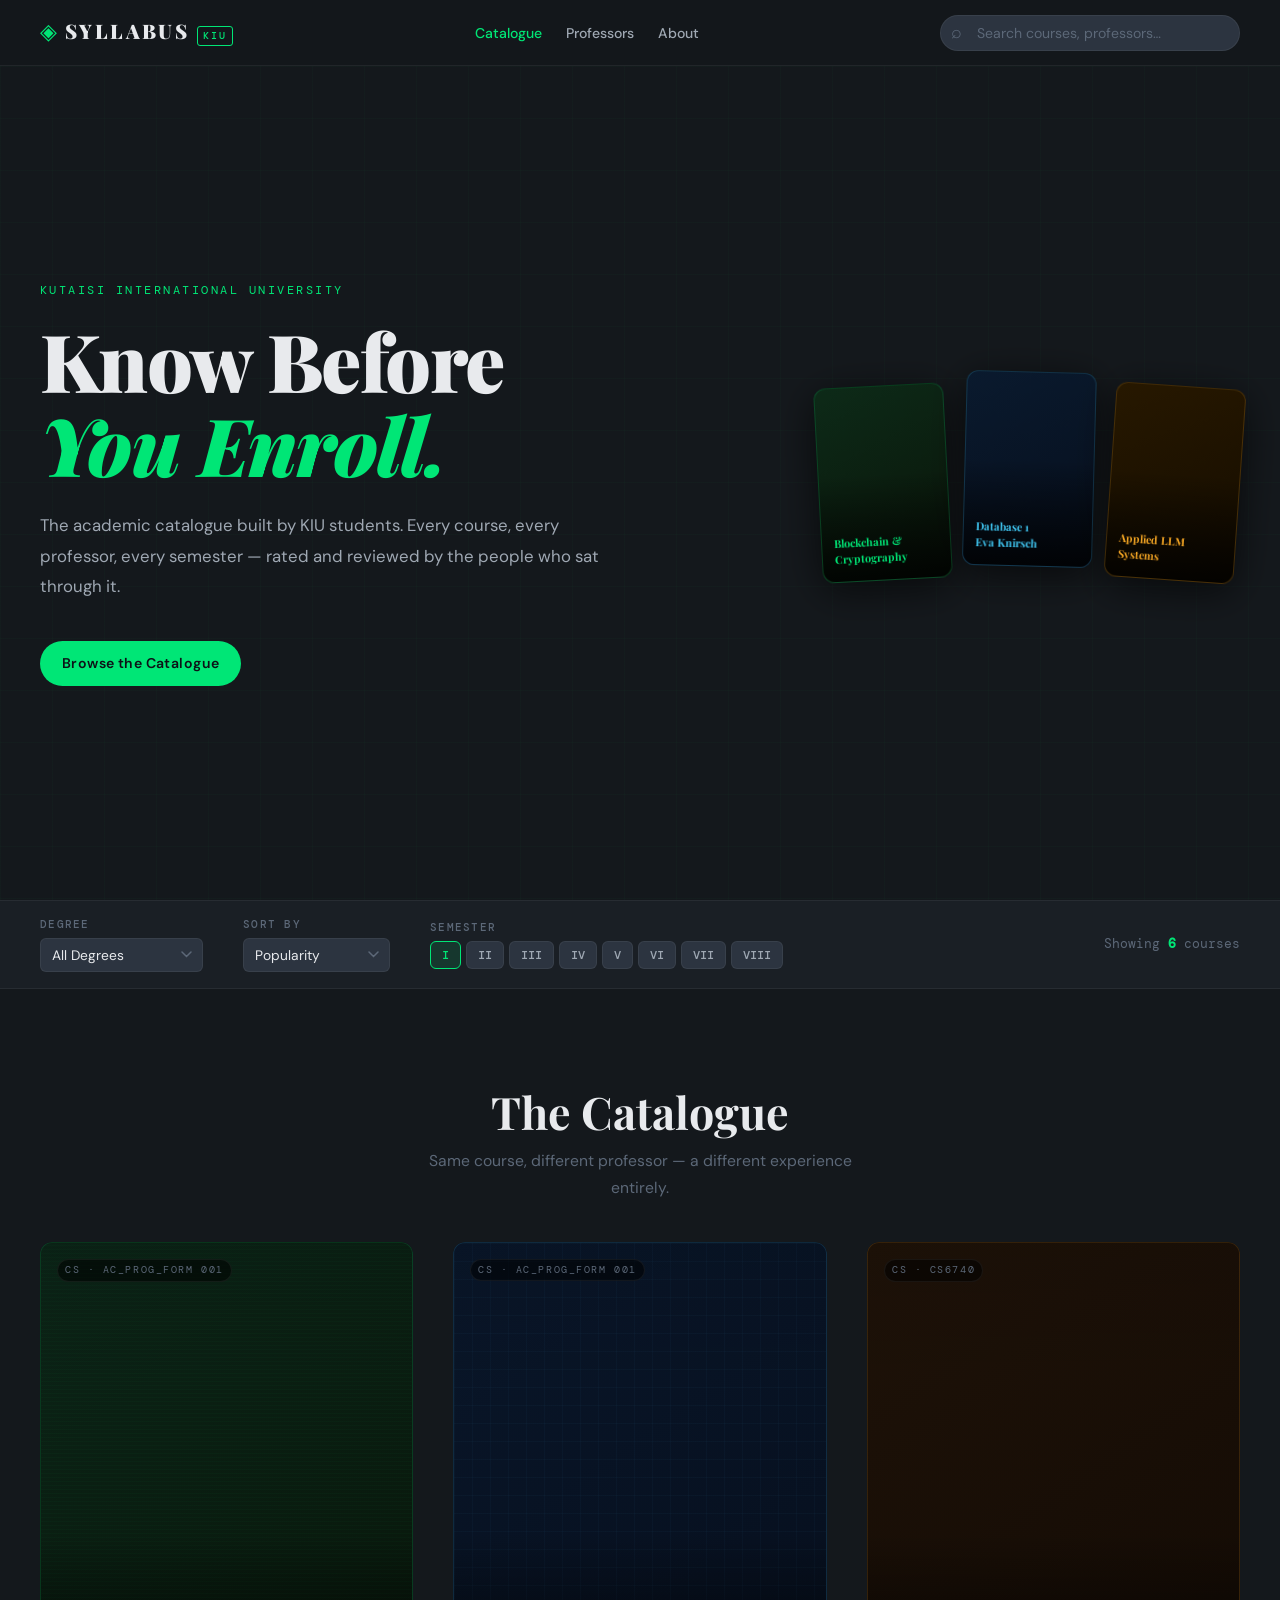
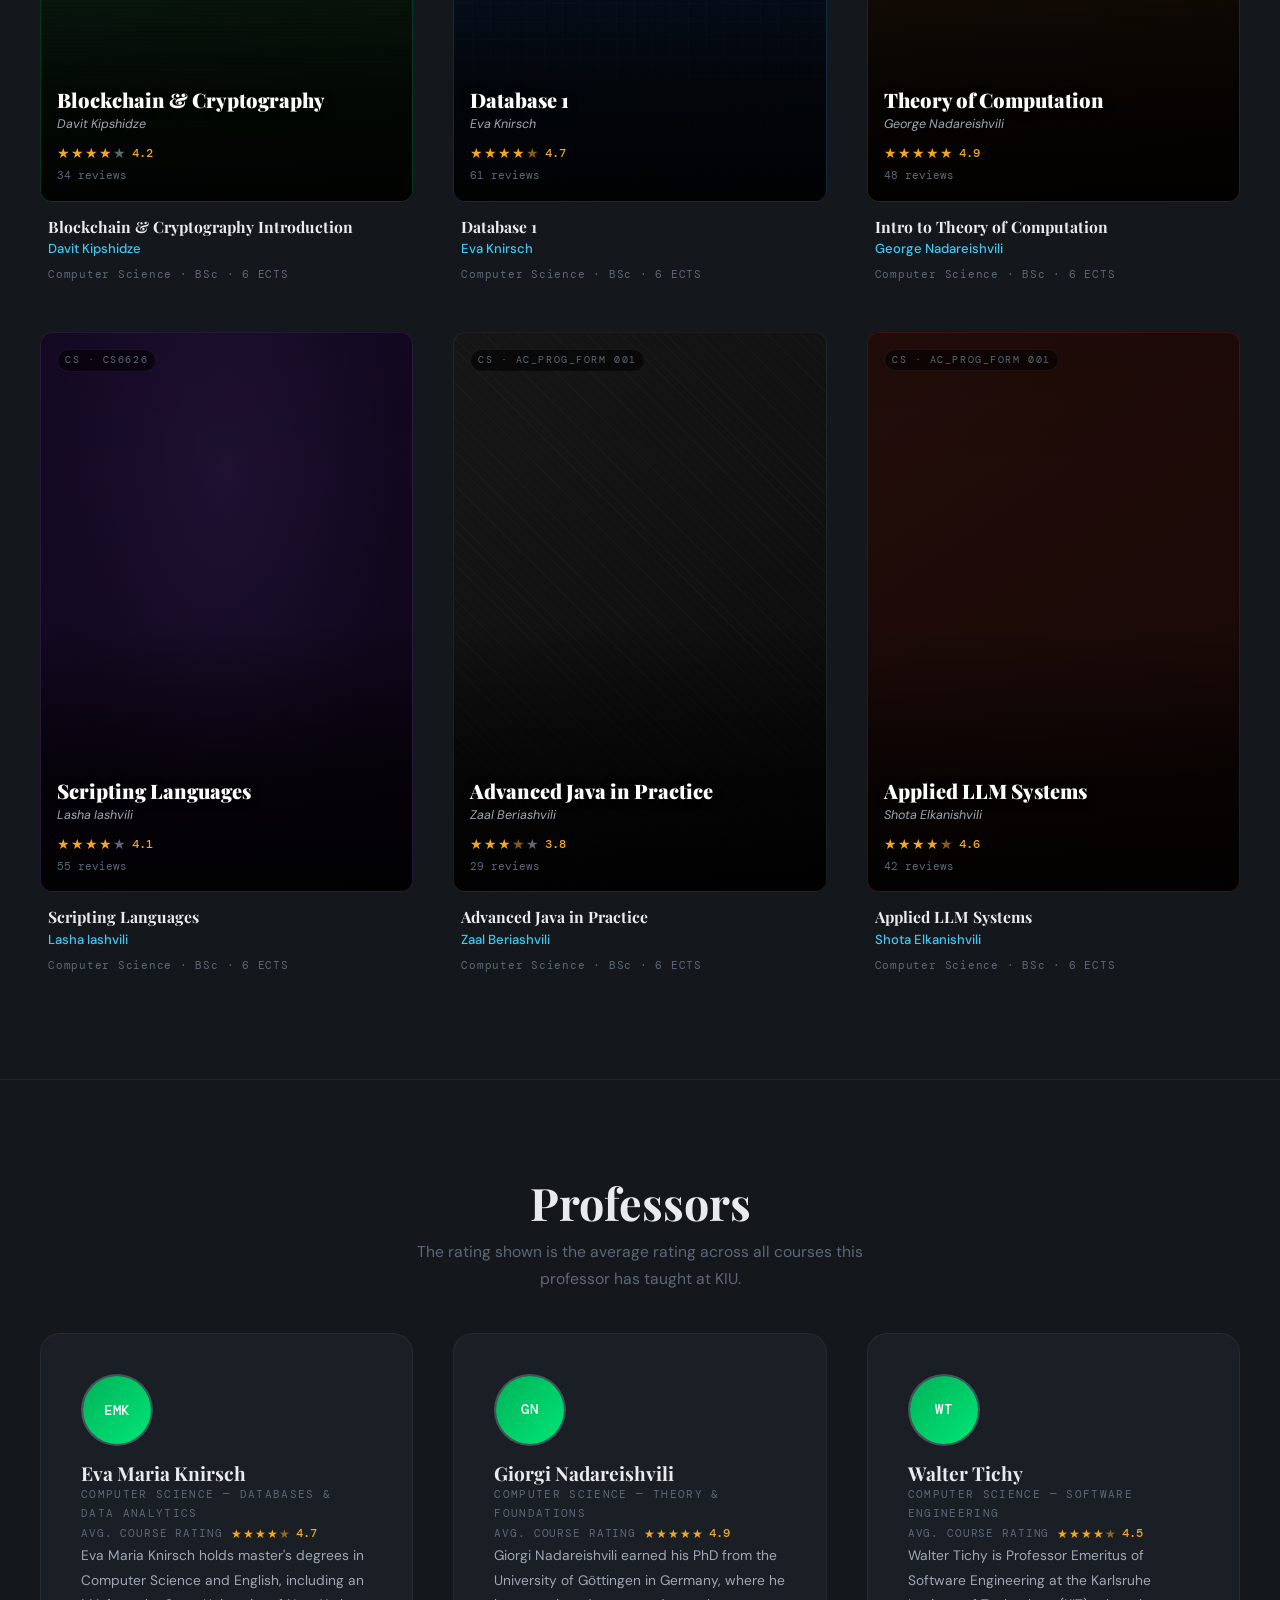
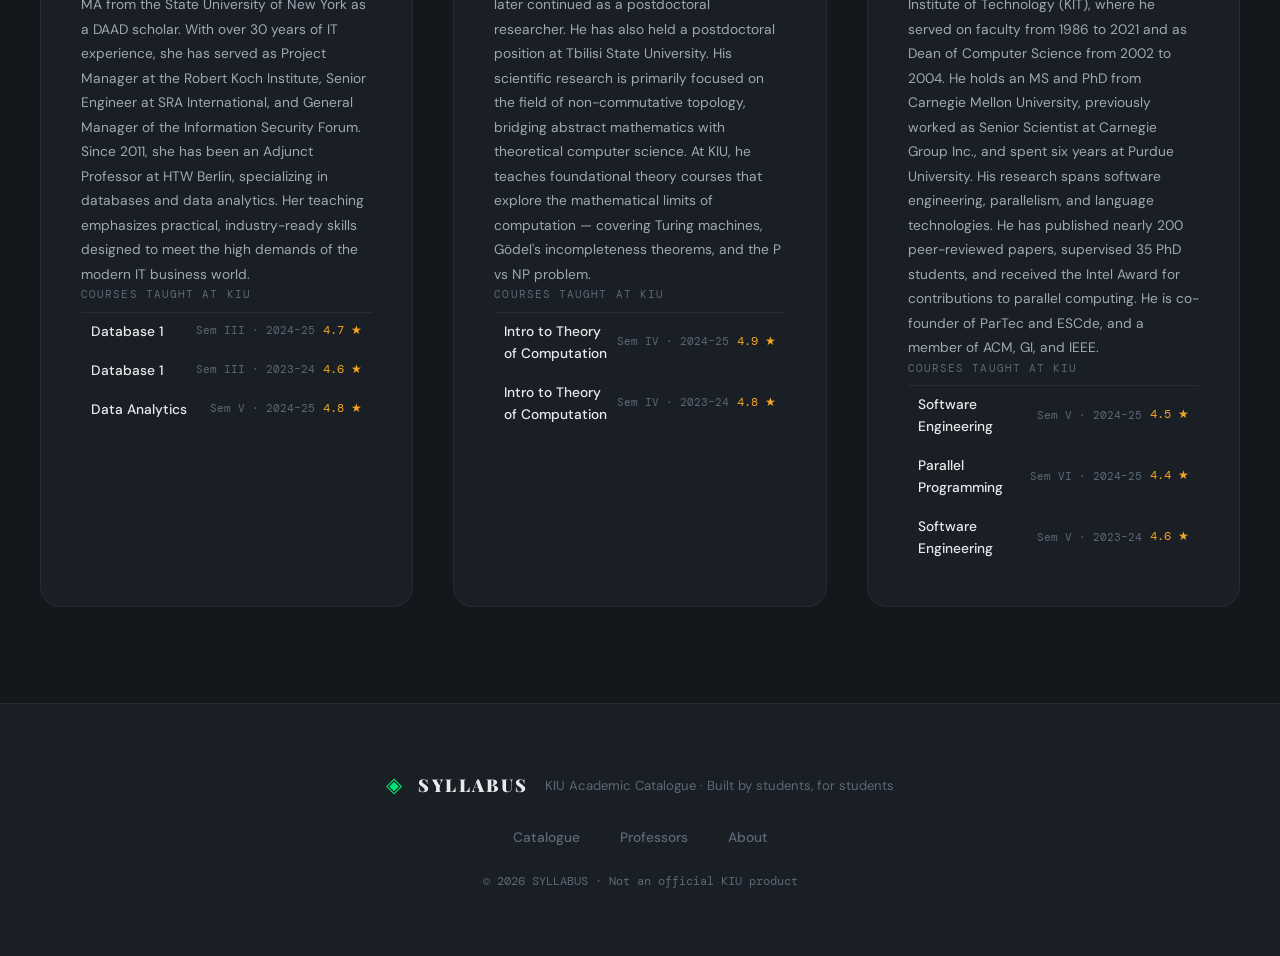
==== commit c90a2376: "add some data" ====
--- a/index.html
+++ b/index.html
@@ -11,24 +11,18 @@
 </head>
 <body>
 
-  <!-- ============================================================
-       HEADER / PRIMARY NAVIGATION
-  ============================================================ -->
   <header class="site-header">
     <nav class="nav-inner" aria-label="Primary navigation">
-
       <a href="index.html" class="brand" aria-label="SYLLABUS home">
         <span class="brand-icon">◈</span>
         <span class="brand-name">SYLLABUS</span>
         <span class="brand-sub">KIU</span>
       </a>
-
       <ul class="nav-links" role="list">
         <li><a href="index.html" class="nav-link nav-link--active" aria-current="page">Catalogue</a></li>
         <li><a href="index.html#professor-profiles" class="nav-link">Professors</a></li>
         <li><a href="about.html" class="nav-link">About</a></li>
       </ul>
-
       <div class="search-wrapper" role="search">
         <label for="global-search" class="sr-only">Search courses or professors</label>
         <span class="search-icon" aria-hidden="true">⌕</span>
@@ -40,20 +34,13 @@
           autocomplete="off"
         />
       </div>
-
     </nav>
   </header>
 
   <main>
 
-    <!-- ============================================================
-         HERO
-         Clean, direct value proposition. No fluff.
-         Staggered fadeSlideUp entrance via CSS keyframes.
-    ============================================================ -->
     <section class="hero" aria-label="Site hero">
       <div class="hero-bg-grid" aria-hidden="true"></div>
-
       <div class="hero-content">
         <p class="hero-eyebrow">Kutaisi International University</p>
         <h1 class="hero-title">
@@ -67,8 +54,6 @@
         </p>
         <a href="#catalogue" class="btn btn--primary hero-cta">Browse the Catalogue</a>
       </div>
-
-      <!-- Decorative course poster previews — right side, staggered fade-in -->
       <div class="hero-posters" aria-hidden="true">
         <div class="hero-poster hero-poster--1"></div>
         <div class="hero-poster hero-poster--2"></div>
@@ -76,14 +61,8 @@
       </div>
     </section>
 
-    <!-- ============================================================
-         FILTER / SORT BAR
-         Sticky below nav. Hick's Law — grouped controls.
-         Semester chips I–VIII as required.
-    ============================================================ -->
     <section class="filter-bar" aria-label="Filter and sort courses">
       <div class="filter-bar-inner">
-
         <div class="filter-group">
           <label for="filter-degree" class="filter-label">Degree</label>
           <select id="filter-degree" class="filter-select">
@@ -95,7 +74,6 @@
             <option value="medicine">Medicine</option>
           </select>
         </div>
-
         <div class="filter-group">
           <label for="filter-sort" class="filter-label">Sort By</label>
           <select id="filter-sort" class="filter-select">
@@ -104,8 +82,6 @@
             <option value="newest">Recently Added</option>
           </select>
         </div>
-
-        <!-- Semester I–VIII chips -->
         <div class="filter-group semester-group">
           <span class="filter-label">Semester</span>
           <div class="semester-chips" role="group" aria-label="Filter by semester">
@@ -119,20 +95,14 @@
             <button class="sem-chip" aria-pressed="false">VIII</button>
           </div>
         </div>
-
         <div class="filter-meta">
-          <span>Showing <strong>[n]</strong> courses</span>
+          <span>Showing <strong>6</strong> courses</span>
         </div>
-
       </div>
     </section>
 
     <!-- ============================================================
-         CATALOGUE GRID — 3 columns
-         Clicking any poster or title navigates to course.html.
-         Gestalt — Proximity: title + professor tightly grouped under poster.
-         Gestalt — Similarity: all cards share identical structure.
-         Fitts' Law: entire poster area is the primary tap target.
+         CATALOGUE GRID
     ============================================================ -->
     <section class="catalogue" id="catalogue" aria-labelledby="catalogue-heading">
       <div class="section-header">
@@ -142,189 +112,189 @@
 
       <div class="course-grid">
 
-        <!-- Card 1 -->
-        <article class="course-card" aria-label="[course_name] with [professor_name]">
+        <!-- Card 1 — Blockchain & Cryptography -->
+        <article class="course-card" aria-label="Blockchain & Cryptography Introduction with Davit Kipshidze">
           <a href="course.html" class="card-poster-link">
             <div class="card-poster card-poster--1">
               <div class="poster-overlay">
-                <div class="poster-meta"><span class="poster-dept">[dept] · [code]</span></div>
+                <div class="poster-meta"><span class="poster-dept">CS · AC_PROG_FORM 001</span></div>
                 <div class="poster-body">
-                  <h3 class="poster-title">[course_name]</h3>
-                  <p class="poster-professor">[professor_name]</p>
+                  <h3 class="poster-title">Blockchain &amp; Cryptography</h3>
+                  <p class="poster-professor">Davit Kipshidze</p>
                 </div>
                 <div class="poster-footer">
-                  <div class="star-display" aria-label="Rating [x.x] out of 5">
+                  <div class="star-display" aria-label="Rating 4.2 out of 5">
                     <span class="star star--full" aria-hidden="true">★</span>
                     <span class="star star--full" aria-hidden="true">★</span>
                     <span class="star star--full" aria-hidden="true">★</span>
                     <span class="star star--full" aria-hidden="true">★</span>
                     <span class="star star--empty" aria-hidden="true">★</span>
-                    <span class="rating-score">[x.x]</span>
+                    <span class="rating-score">4.2</span>
                   </div>
-                  <span class="review-count">[n] reviews</span>
+                  <span class="review-count">34 reviews</span>
                 </div>
               </div>
             </div>
           </a>
           <div class="card-info">
-            <h3 class="card-title"><a href="course.html" class="card-title-link">[course_name]</a></h3>
-            <p class="card-professor"><a href="professor.html" class="prof-link">[professor_name]</a></p>
-            <p class="card-degree-tag">[degree_name]</p>
-          </div>
-        </article>
-
-        <!-- Card 2 -->
-        <article class="course-card" aria-label="[course_name] with [professor_name]">
+            <h3 class="card-title"><a href="course.html" class="card-title-link">Blockchain &amp; Cryptography Introduction</a></h3>
+            <p class="card-professor"><a href="#professor-profiles" class="prof-link">Davit Kipshidze</a></p>
+            <p class="card-degree-tag">Computer Science · BSc · 6 ECTS</p>
+          </div>
+        </article>
+
+        <!-- Card 2 — Database 1 -->
+        <article class="course-card" aria-label="Database 1 with Eva Knirsch">
           <a href="course.html" class="card-poster-link">
             <div class="card-poster card-poster--2">
               <div class="poster-overlay">
-                <div class="poster-meta"><span class="poster-dept">[dept] · [code]</span></div>
+                <div class="poster-meta"><span class="poster-dept">CS · AC_PROG_FORM 001</span></div>
                 <div class="poster-body">
-                  <h3 class="poster-title">[course_name]</h3>
-                  <p class="poster-professor">[professor_name]</p>
+                  <h3 class="poster-title">Database 1</h3>
+                  <p class="poster-professor">Eva Knirsch</p>
                 </div>
                 <div class="poster-footer">
-                  <div class="star-display" aria-label="Rating [x.x] out of 5">
+                  <div class="star-display" aria-label="Rating 4.7 out of 5">
+                    <span class="star star--full" aria-hidden="true">★</span>
                     <span class="star star--full" aria-hidden="true">★</span>
                     <span class="star star--full" aria-hidden="true">★</span>
                     <span class="star star--full" aria-hidden="true">★</span>
                     <span class="star star--half" aria-hidden="true">★</span>
-                    <span class="star star--empty" aria-hidden="true">★</span>
-                    <span class="rating-score">[x.x]</span>
+                    <span class="rating-score">4.7</span>
                   </div>
-                  <span class="review-count">[n] reviews</span>
+                  <span class="review-count">61 reviews</span>
                 </div>
               </div>
             </div>
           </a>
           <div class="card-info">
-            <h3 class="card-title"><a href="course.html" class="card-title-link">[course_name]</a></h3>
-            <p class="card-professor"><a href="professor.html" class="prof-link">[professor_name]</a></p>
-            <p class="card-degree-tag">[degree_name]</p>
-          </div>
-        </article>
-
-        <!-- Card 3 -->
-        <article class="course-card" aria-label="[course_name] with [professor_name]">
+            <h3 class="card-title"><a href="course.html" class="card-title-link">Database 1</a></h3>
+            <p class="card-professor"><a href="#professor-profiles" class="prof-link">Eva Knirsch</a></p>
+            <p class="card-degree-tag">Computer Science · BSc · 6 ECTS</p>
+          </div>
+        </article>
+
+        <!-- Card 3 — Theory of Computation -->
+        <article class="course-card" aria-label="Introduction to Theory of Computation with George Nadareishvili">
           <a href="course.html" class="card-poster-link">
             <div class="card-poster card-poster--3">
               <div class="poster-overlay">
-                <div class="poster-meta"><span class="poster-dept">[dept] · [code]</span></div>
+                <div class="poster-meta"><span class="poster-dept">CS · CS6740</span></div>
                 <div class="poster-body">
-                  <h3 class="poster-title">[course_name]</h3>
-                  <p class="poster-professor">[professor_name]</p>
+                  <h3 class="poster-title">Theory of Computation</h3>
+                  <p class="poster-professor">George Nadareishvili</p>
                 </div>
                 <div class="poster-footer">
-                  <div class="star-display" aria-label="Rating [x.x] out of 5">
-                    <span class="star star--full" aria-hidden="true">★</span>
-                    <span class="star star--full" aria-hidden="true">★</span>
-                    <span class="star star--full" aria-hidden="true">★</span>
-                    <span class="star star--full" aria-hidden="true">★</span>
-                    <span class="star star--full" aria-hidden="true">★</span>
-                    <span class="rating-score">[x.x]</span>
+                  <div class="star-display" aria-label="Rating 4.9 out of 5">
+                    <span class="star star--full" aria-hidden="true">★</span>
+                    <span class="star star--full" aria-hidden="true">★</span>
+                    <span class="star star--full" aria-hidden="true">★</span>
+                    <span class="star star--full" aria-hidden="true">★</span>
+                    <span class="star star--full" aria-hidden="true">★</span>
+                    <span class="rating-score">4.9</span>
                   </div>
-                  <span class="review-count">[n] reviews</span>
+                  <span class="review-count">48 reviews</span>
                 </div>
               </div>
             </div>
           </a>
           <div class="card-info">
-            <h3 class="card-title"><a href="course.html" class="card-title-link">[course_name]</a></h3>
-            <p class="card-professor"><a href="professor.html" class="prof-link">[professor_name]</a></p>
-            <p class="card-degree-tag">[degree_name]</p>
-          </div>
-        </article>
-
-        <!-- Card 4 -->
-        <article class="course-card" aria-label="[course_name] with [professor_name]">
+            <h3 class="card-title"><a href="course.html" class="card-title-link">Intro to Theory of Computation</a></h3>
+            <p class="card-professor"><a href="#professor-profiles" class="prof-link">George Nadareishvili</a></p>
+            <p class="card-degree-tag">Computer Science · BSc · 6 ECTS</p>
+          </div>
+        </article>
+
+        <!-- Card 4 — Scripting Languages -->
+        <article class="course-card" aria-label="Scripting Languages with Lasha Iashvili">
           <a href="course.html" class="card-poster-link">
             <div class="card-poster card-poster--4">
               <div class="poster-overlay">
-                <div class="poster-meta"><span class="poster-dept">[dept] · [code]</span></div>
+                <div class="poster-meta"><span class="poster-dept">CS · CS6626</span></div>
                 <div class="poster-body">
-                  <h3 class="poster-title">[course_name]</h3>
-                  <p class="poster-professor">[professor_name]</p>
+                  <h3 class="poster-title">Scripting Languages</h3>
+                  <p class="poster-professor">Lasha Iashvili</p>
                 </div>
                 <div class="poster-footer">
-                  <div class="star-display" aria-label="Rating [x.x] out of 5">
+                  <div class="star-display" aria-label="Rating 4.1 out of 5">
                     <span class="star star--full" aria-hidden="true">★</span>
                     <span class="star star--full" aria-hidden="true">★</span>
                     <span class="star star--full" aria-hidden="true">★</span>
                     <span class="star star--full" aria-hidden="true">★</span>
                     <span class="star star--empty" aria-hidden="true">★</span>
-                    <span class="rating-score">[x.x]</span>
+                    <span class="rating-score">4.1</span>
                   </div>
-                  <span class="review-count">[n] reviews</span>
+                  <span class="review-count">55 reviews</span>
                 </div>
               </div>
             </div>
           </a>
           <div class="card-info">
-            <h3 class="card-title"><a href="course.html" class="card-title-link">[course_name]</a></h3>
-            <p class="card-professor"><a href="professor.html" class="prof-link">[professor_name]</a></p>
-            <p class="card-degree-tag">[degree_name]</p>
-          </div>
-        </article>
-
-        <!-- Card 5 -->
-        <article class="course-card" aria-label="[course_name] with [professor_name]">
+            <h3 class="card-title"><a href="course.html" class="card-title-link">Scripting Languages</a></h3>
+            <p class="card-professor"><a href="#professor-profiles" class="prof-link">Lasha Iashvili</a></p>
+            <p class="card-degree-tag">Computer Science · BSc · 6 ECTS</p>
+          </div>
+        </article>
+
+        <!-- Card 5 — Advanced Java -->
+        <article class="course-card" aria-label="Advanced Java in Practice with Zaal Beriashvili">
           <a href="course.html" class="card-poster-link">
             <div class="card-poster card-poster--5">
               <div class="poster-overlay">
-                <div class="poster-meta"><span class="poster-dept">[dept] · [code]</span></div>
+                <div class="poster-meta"><span class="poster-dept">CS · AC_PROG_FORM 001</span></div>
                 <div class="poster-body">
-                  <h3 class="poster-title">[course_name]</h3>
-                  <p class="poster-professor">[professor_name]</p>
+                  <h3 class="poster-title">Advanced Java in Practice</h3>
+                  <p class="poster-professor">Zaal Beriashvili</p>
                 </div>
                 <div class="poster-footer">
-                  <div class="star-display" aria-label="Rating [x.x] out of 5">
-                    <span class="star star--full" aria-hidden="true">★</span>
-                    <span class="star star--full" aria-hidden="true">★</span>
-                    <span class="star star--full" aria-hidden="true">★</span>
+                  <div class="star-display" aria-label="Rating 3.8 out of 5">
+                    <span class="star star--full" aria-hidden="true">★</span>
+                    <span class="star star--full" aria-hidden="true">★</span>
+                    <span class="star star--full" aria-hidden="true">★</span>
+                    <span class="star star--half" aria-hidden="true">★</span>
                     <span class="star star--empty" aria-hidden="true">★</span>
-                    <span class="star star--empty" aria-hidden="true">★</span>
-                    <span class="rating-score">[x.x]</span>
+                    <span class="rating-score">3.8</span>
                   </div>
-                  <span class="review-count">[n] reviews</span>
+                  <span class="review-count">29 reviews</span>
                 </div>
               </div>
             </div>
           </a>
           <div class="card-info">
-            <h3 class="card-title"><a href="course.html" class="card-title-link">[course_name]</a></h3>
-            <p class="card-professor"><a href="professor.html" class="prof-link">[professor_name]</a></p>
-            <p class="card-degree-tag">[degree_name]</p>
-          </div>
-        </article>
-
-        <!-- Card 6 -->
-        <article class="course-card" aria-label="[course_name] with [professor_name]">
+            <h3 class="card-title"><a href="course.html" class="card-title-link">Advanced Java in Practice</a></h3>
+            <p class="card-professor"><a href="#professor-profiles" class="prof-link">Zaal Beriashvili</a></p>
+            <p class="card-degree-tag">Computer Science · BSc · 6 ECTS</p>
+          </div>
+        </article>
+
+        <!-- Card 6 — Applied LLM Systems -->
+        <article class="course-card" aria-label="Applied LLM Systems with Shota Elkanishvili">
           <a href="course.html" class="card-poster-link">
             <div class="card-poster card-poster--6">
               <div class="poster-overlay">
-                <div class="poster-meta"><span class="poster-dept">[dept] · [code]</span></div>
+                <div class="poster-meta"><span class="poster-dept">CS · AC_PROG_FORM 001</span></div>
                 <div class="poster-body">
-                  <h3 class="poster-title">[course_name]</h3>
-                  <p class="poster-professor">[professor_name]</p>
+                  <h3 class="poster-title">Applied LLM Systems</h3>
+                  <p class="poster-professor">Shota Elkanishvili</p>
                 </div>
                 <div class="poster-footer">
-                  <div class="star-display" aria-label="Rating [x.x] out of 5">
+                  <div class="star-display" aria-label="Rating 4.6 out of 5">
                     <span class="star star--full" aria-hidden="true">★</span>
                     <span class="star star--full" aria-hidden="true">★</span>
                     <span class="star star--full" aria-hidden="true">★</span>
                     <span class="star star--full" aria-hidden="true">★</span>
                     <span class="star star--half" aria-hidden="true">★</span>
-                    <span class="rating-score">[x.x]</span>
+                    <span class="rating-score">4.6</span>
                   </div>
-                  <span class="review-count">[n] reviews</span>
+                  <span class="review-count">42 reviews</span>
                 </div>
               </div>
             </div>
           </a>
           <div class="card-info">
-            <h3 class="card-title"><a href="course.html" class="card-title-link">[course_name]</a></h3>
-            <p class="card-professor"><a href="professor.html" class="prof-link">[professor_name]</a></p>
-            <p class="card-degree-tag">[degree_name]</p>
+            <h3 class="card-title"><a href="course.html" class="card-title-link">Applied LLM Systems</a></h3>
+            <p class="card-professor"><a href="#professor-profiles" class="prof-link">Shota Elkanishvili</a></p>
+            <p class="card-degree-tag">Computer Science · BSc · 6 ECTS</p>
           </div>
         </article>
 
@@ -333,7 +303,6 @@
 
     <!-- ============================================================
          PROFESSOR PROFILES
-         Rating = average across all their courses. Not personal.
     ============================================================ -->
     <section class="professor-profiles" id="professor-profiles" aria-labelledby="prof-heading">
       <div class="section-header">
@@ -345,13 +314,20 @@
 
       <div class="prof-grid">
 
-        <article class="prof-card" aria-label="Professor: [professor_name]">
-          <div class="prof-avatar prof-avatar--a" aria-hidden="true">
-            <span class="prof-initials">[XX]</span>
+        <!-- Eva Knirsch -->
+        <article class="prof-card" aria-label="Professor: Eva Maria Knirsch">
+          <div class="prof-avatar prof-avatar--photo" aria-hidden="true">
+            <img
+              src="https://www.kiu.edu.ge/uploads_script/banner_carusel/dsc_5618_1.jpg"
+              alt="Eva Maria Knirsch"
+              class="prof-photo"
+              onerror="this.style.display='none';this.parentElement.querySelector('.prof-initials-fallback').style.display='flex';"
+            />
+            <span class="prof-initials-fallback" style="display:none;">EMK</span>
           </div>
           <div class="prof-body">
-            <h3 class="prof-name">[professor_name]</h3>
-            <p class="prof-dept">[department_name]</p>
+            <h3 class="prof-name">Eva Maria Knirsch</h3>
+            <p class="prof-dept">Computer Science — Databases &amp; Data Analytics</p>
             <div class="prof-rating-row">
               <span class="prof-rating-label">Avg. course rating</span>
               <div class="star-display star-display--sm">
@@ -360,89 +336,114 @@
                 <span class="star star--full">★</span>
                 <span class="star star--full">★</span>
                 <span class="star star--half">★</span>
-                <span class="rating-score">[x.x]</span>
+                <span class="rating-score">4.7</span>
               </div>
             </div>
             <p class="prof-bio">
-              [Professor biography — academic background, areas of expertise,
-              years at KIU, education history, and research interests.]
+              Eva Maria Knirsch holds master's degrees in Computer Science and English,
+              including an MA from the State University of New York as a DAAD scholar.
+              With over 30 years of IT experience, she has served as Project Manager at
+              the Robert Koch Institute, Senior Engineer at SRA International, and General
+              Manager of the Information Security Forum. Since 2011, she has been an Adjunct
+              Professor at HTW Berlin, specializing in databases and data analytics. Her
+              teaching emphasizes practical, industry-ready skills designed to meet the high
+              demands of the modern IT business world.
             </p>
             <div class="prof-courses-label">Courses taught at KIU</div>
             <ul class="prof-courses-list" role="list">
               <li class="prof-course-item">
                 <a href="course.html" class="prof-course-link">
-                  <span class="prof-course-name">[course_name]</span>
-                  <span class="prof-course-meta">Sem [I–VIII] · [year]</span>
-                  <span class="prof-course-rating">[x.x] ★</span>
-                </a>
-              </li>
-              <li class="prof-course-item">
-                <a href="course.html" class="prof-course-link">
-                  <span class="prof-course-name">[course_name]</span>
-                  <span class="prof-course-meta">Sem [I–VIII] · [year]</span>
-                  <span class="prof-course-rating">[x.x] ★</span>
-                </a>
-              </li>
-              <li class="prof-course-item">
-                <a href="course.html" class="prof-course-link">
-                  <span class="prof-course-name">[course_name]</span>
-                  <span class="prof-course-meta">Sem [I–VIII] · [year]</span>
-                  <span class="prof-course-rating">[x.x] ★</span>
+                  <span class="prof-course-name">Database 1</span>
+                  <span class="prof-course-meta">Sem III · 2024–25</span>
+                  <span class="prof-course-rating">4.7 ★</span>
+                </a>
+              </li>
+              <li class="prof-course-item">
+                <a href="course.html" class="prof-course-link">
+                  <span class="prof-course-name">Database 1</span>
+                  <span class="prof-course-meta">Sem III · 2023–24</span>
+                  <span class="prof-course-rating">4.6 ★</span>
+                </a>
+              </li>
+              <li class="prof-course-item">
+                <a href="course.html" class="prof-course-link">
+                  <span class="prof-course-name">Data Analytics</span>
+                  <span class="prof-course-meta">Sem V · 2024–25</span>
+                  <span class="prof-course-rating">4.8 ★</span>
                 </a>
               </li>
             </ul>
           </div>
         </article>
 
-        <article class="prof-card" aria-label="Professor: [professor_name]">
-          <div class="prof-avatar prof-avatar--b" aria-hidden="true">
-            <span class="prof-initials">[XX]</span>
+        <!-- George Nadareishvili -->
+        <article class="prof-card" aria-label="Professor: Giorgi Nadareishvili">
+          <div class="prof-avatar prof-avatar--photo" aria-hidden="true">
+            <img
+              src="https://www.kiu.edu.ge/uploads_script/banner_carusel/g.n.jpg"
+              alt="Giorgi Nadareishvili"
+              class="prof-photo"
+              onerror="this.style.display='none';this.parentElement.querySelector('.prof-initials-fallback').style.display='flex';"
+            />
+            <span class="prof-initials-fallback" style="display:none;">GN</span>
           </div>
           <div class="prof-body">
-            <h3 class="prof-name">[professor_name]</h3>
-            <p class="prof-dept">[department_name]</p>
+            <h3 class="prof-name">Giorgi Nadareishvili</h3>
+            <p class="prof-dept">Computer Science — Theory &amp; Foundations</p>
             <div class="prof-rating-row">
               <span class="prof-rating-label">Avg. course rating</span>
               <div class="star-display star-display--sm">
                 <span class="star star--full">★</span>
                 <span class="star star--full">★</span>
                 <span class="star star--full">★</span>
-                <span class="star star--empty">★</span>
-                <span class="star star--empty">★</span>
-                <span class="rating-score">[x.x]</span>
+                <span class="star star--full">★</span>
+                <span class="star star--full">★</span>
+                <span class="rating-score">4.9</span>
               </div>
             </div>
             <p class="prof-bio">
-              [Professor biography — academic background, areas of expertise,
-              years at KIU, education history, and research interests.]
+              Giorgi Nadareishvili earned his PhD from the University of Göttingen in Germany,
+              where he later continued as a postdoctoral researcher. He has also held a postdoctoral
+              position at Tbilisi State University. His scientific research is primarily focused on
+              the field of non-commutative topology, bridging abstract mathematics with theoretical
+              computer science. At KIU, he teaches foundational theory courses that explore the
+              mathematical limits of computation — covering Turing machines, Gödel's incompleteness
+              theorems, and the P vs NP problem.
             </p>
             <div class="prof-courses-label">Courses taught at KIU</div>
             <ul class="prof-courses-list" role="list">
               <li class="prof-course-item">
                 <a href="course.html" class="prof-course-link">
-                  <span class="prof-course-name">[course_name]</span>
-                  <span class="prof-course-meta">Sem [I–VIII] · [year]</span>
-                  <span class="prof-course-rating">[x.x] ★</span>
-                </a>
-              </li>
-              <li class="prof-course-item">
-                <a href="course.html" class="prof-course-link">
-                  <span class="prof-course-name">[course_name]</span>
-                  <span class="prof-course-meta">Sem [I–VIII] · [year]</span>
-                  <span class="prof-course-rating">[x.x] ★</span>
+                  <span class="prof-course-name">Intro to Theory of Computation</span>
+                  <span class="prof-course-meta">Sem IV · 2024–25</span>
+                  <span class="prof-course-rating">4.9 ★</span>
+                </a>
+              </li>
+              <li class="prof-course-item">
+                <a href="course.html" class="prof-course-link">
+                  <span class="prof-course-name">Intro to Theory of Computation</span>
+                  <span class="prof-course-meta">Sem IV · 2023–24</span>
+                  <span class="prof-course-rating">4.8 ★</span>
                 </a>
               </li>
             </ul>
           </div>
         </article>
 
-        <article class="prof-card" aria-label="Professor: [professor_name]">
-          <div class="prof-avatar prof-avatar--c" aria-hidden="true">
-            <span class="prof-initials">[XX]</span>
+        <!-- Walter Tichy -->
+        <article class="prof-card" aria-label="Professor: Walter Tichy">
+          <div class="prof-avatar prof-avatar--photo" aria-hidden="true">
+            <img
+              src="https://www.kiu.edu.ge/uploads_script/banner_carusel/walter1.new.jpg"
+              alt="Walter Tichy"
+              class="prof-photo"
+              onerror="this.style.display='none';this.parentElement.querySelector('.prof-initials-fallback').style.display='flex';"
+            />
+            <span class="prof-initials-fallback" style="display:none;">WT</span>
           </div>
           <div class="prof-body">
-            <h3 class="prof-name">[professor_name]</h3>
-            <p class="prof-dept">[department_name]</p>
+            <h3 class="prof-name">Walter Tichy</h3>
+            <p class="prof-dept">Computer Science — Software Engineering</p>
             <div class="prof-rating-row">
               <span class="prof-rating-label">Avg. course rating</span>
               <div class="star-display star-display--sm">
@@ -450,35 +451,41 @@
                 <span class="star star--full">★</span>
                 <span class="star star--full">★</span>
                 <span class="star star--full">★</span>
-                <span class="star star--full">★</span>
-                <span class="rating-score">[x.x]</span>
+                <span class="star star--half">★</span>
+                <span class="rating-score">4.5</span>
               </div>
             </div>
             <p class="prof-bio">
-              [Professor biography — academic background, areas of expertise,
-              years at KIU, education history, and research interests.]
+              Walter Tichy is Professor Emeritus of Software Engineering at the Karlsruhe Institute
+              of Technology (KIT), where he served on faculty from 1986 to 2021 and as Dean of
+              Computer Science from 2002 to 2004. He holds an MS and PhD from Carnegie Mellon
+              University, previously worked as Senior Scientist at Carnegie Group Inc., and spent
+              six years at Purdue University. His research spans software engineering, parallelism,
+              and language technologies. He has published nearly 200 peer-reviewed papers, supervised
+              35 PhD students, and received the Intel Award for contributions to parallel computing.
+              He is co-founder of ParTec and ESCde, and a member of ACM, GI, and IEEE.
             </p>
             <div class="prof-courses-label">Courses taught at KIU</div>
             <ul class="prof-courses-list" role="list">
               <li class="prof-course-item">
                 <a href="course.html" class="prof-course-link">
-                  <span class="prof-course-name">[course_name]</span>
-                  <span class="prof-course-meta">Sem [I–VIII] · [year]</span>
-                  <span class="prof-course-rating">[x.x] ★</span>
-                </a>
-              </li>
-              <li class="prof-course-item">
-                <a href="course.html" class="prof-course-link">
-                  <span class="prof-course-name">[course_name]</span>
-                  <span class="prof-course-meta">Sem [I–VIII] · [year]</span>
-                  <span class="prof-course-rating">[x.x] ★</span>
-                </a>
-              </li>
-              <li class="prof-course-item">
-                <a href="course.html" class="prof-course-link">
-                  <span class="prof-course-name">[course_name]</span>
-                  <span class="prof-course-meta">Sem [I–VIII] · [year]</span>
-                  <span class="prof-course-rating">[x.x] ★</span>
+                  <span class="prof-course-name">Software Engineering</span>
+                  <span class="prof-course-meta">Sem V · 2024–25</span>
+                  <span class="prof-course-rating">4.5 ★</span>
+                </a>
+              </li>
+              <li class="prof-course-item">
+                <a href="course.html" class="prof-course-link">
+                  <span class="prof-course-name">Parallel Programming</span>
+                  <span class="prof-course-meta">Sem VI · 2024–25</span>
+                  <span class="prof-course-rating">4.4 ★</span>
+                </a>
+              </li>
+              <li class="prof-course-item">
+                <a href="course.html" class="prof-course-link">
+                  <span class="prof-course-name">Software Engineering</span>
+                  <span class="prof-course-meta">Sem V · 2023–24</span>
+                  <span class="prof-course-rating">4.6 ★</span>
                 </a>
               </li>
             </ul>
@@ -490,9 +497,6 @@
 
   </main>
 
-  <!-- ============================================================
-       FOOTER
-  ============================================================ -->
   <footer class="site-footer">
     <div class="footer-inner">
       <div class="footer-brand">
@@ -510,7 +514,6 @@
   </footer>
 
   <script>
-    // Semester chip toggle — Shneiderman: immediate feedback
     document.querySelectorAll('.sem-chip').forEach(chip => {
       chip.addEventListener('click', () => {
         document.querySelectorAll('.sem-chip').forEach(c => {
--- a/style.css
+++ b/style.css
@@ -149,7 +149,6 @@
 
 /* ================================================================
    4. BUTTONS
-   Fitts' Law: generous padding = larger tap targets.
 ================================================================ */
 .btn {
   display: inline-flex;
@@ -193,7 +192,6 @@
 
 /* ================================================================
    5. ANIMATIONS & KEYFRAMES
-   GPU-accelerated: only opacity + transform animated.
 ================================================================ */
 @keyframes fadeSlideUp {
   from { opacity: 0; transform: translateY(26px); }
@@ -213,7 +211,6 @@
 
 /* ================================================================
    6. HEADER / NAV
-   Sticky, backdrop-blurred, minimal.
 ================================================================ */
 .site-header {
   position: sticky;
@@ -285,12 +282,8 @@
   transition: color var(--t-fast);
 }
 .nav-link:hover { color: var(--text-primary); }
-
-.nav-link--active {
-  color: var(--accent-green) !important;
-}
-
-/* Search bar */
+.nav-link--active { color: var(--accent-green) !important; }
+
 .search-wrapper {
   position: relative;
   display: flex;
@@ -422,7 +415,7 @@
   border-radius: var(--r-md);
 }
 .hero-poster--1::after {
-  content: '[course_name]\A [professor_name]';
+  content: 'Blockchain &\A Cryptography';
   white-space: pre;
   position: absolute;
   bottom: 14px; left: 12px; right: 12px;
@@ -448,7 +441,7 @@
   border-radius: var(--r-md);
 }
 .hero-poster--2::after {
-  content: '[course_name]\A [professor_name]';
+  content: 'Database 1\A Eva Knirsch';
   white-space: pre;
   position: absolute;
   bottom: 14px; left: 12px; right: 12px;
@@ -474,7 +467,7 @@
   border-radius: var(--r-md);
 }
 .hero-poster--3::after {
-  content: '[course_name]\A [professor_name]';
+  content: 'Applied LLM\A Systems';
   white-space: pre;
   position: absolute;
   bottom: 14px; left: 12px; right: 12px;
@@ -506,7 +499,6 @@
 
 /* ================================================================
    9. FILTER / SORT BAR
-   Sticky below nav. Hick's Law: grouped, labeled controls.
 ================================================================ */
 .filter-bar {
   background: var(--bg-surface);
@@ -608,10 +600,6 @@
 
 /* ================================================================
    10. CATALOGUE GRID & COURSE CARDS
-   3-column grid. Click poster OR title → course.html.
-   Gestalt — Similarity: identical card structure.
-   Gestalt — Proximity: title + professor tightly grouped below poster.
-   Fitts' Law: full poster area is the primary tap target.
 ================================================================ */
 .catalogue {
   max-width: var(--max-w);
@@ -634,7 +622,6 @@
   animation: fadeSlideUp 0.55s ease both;
 }
 
-/* Staggered card entrance */
 .course-card:nth-child(1) { animation-delay: 0.08s; }
 .course-card:nth-child(2) { animation-delay: 0.16s; }
 .course-card:nth-child(3) { animation-delay: 0.24s; }
@@ -642,7 +629,6 @@
 .course-card:nth-child(5) { animation-delay: 0.40s; }
 .course-card:nth-child(6) { animation-delay: 0.48s; }
 
-/* Full poster area is the tap target */
 .card-poster-link {
   display: block;
   text-decoration: none;
@@ -650,7 +636,6 @@
   overflow: hidden;
 }
 
-/* ── POSTER BASE ── */
 .card-poster {
   position: relative;
   aspect-ratio: 2 / 3;
@@ -664,7 +649,7 @@
   box-shadow: var(--shadow-deep);
 }
 
-/* ── 6 DISTINCT POSTER DESIGNS ── */
+/* 6 DISTINCT POSTER DESIGNS */
 .card-poster--1 {
   background: linear-gradient(145deg, #0b2417 0%, #081509 100%);
   border: 1px solid rgba(0, 230, 118, 0.14);
@@ -724,7 +709,7 @@
   border: 1px solid rgba(255, 82, 82, 0.14);
 }
 
-/* ── POSTER OVERLAY ── */
+/* POSTER OVERLAY */
 .poster-overlay {
   position: absolute;
   inset: 0;
@@ -793,7 +778,7 @@
   color: var(--text-muted);
 }
 
-/* ── STAR RATING ── */
+/* STAR RATING */
 .star-display {
   display: flex;
   align-items: center;
@@ -816,12 +801,11 @@
 .star-display--lg .star { font-size: 1.35rem; }
 .star-display--sm .star { font-size: 0.75rem; }
 
-/* ── CARD INFO — below poster ── */
+/* CARD INFO */
 .card-info {
   padding: var(--sp-md) var(--sp-sm) var(--sp-sm);
 }
 
-/* Course title link below poster — Gestalt Proximity */
 .card-title {
   font-size: 0.98rem;
   font-weight: 700;
@@ -858,7 +842,6 @@
 
 /* ================================================================
    11. PROFESSOR PROFILES
-   Rating = average of all courses taught. Not a personal rating.
 ================================================================ */
 .professor-profiles {
   max-width: var(--max-w);
@@ -892,12 +875,60 @@
   box-shadow: var(--shadow-deep);
 }
 
+/* ── PROFESSOR AVATAR — supports real photo ── */
 .prof-avatar {
-  width: 64px; height: 64px;
+  width: 72px;
+  height: 72px;
   border-radius: 50%;
+  overflow: hidden;
   display: flex;
   align-items: center;
   justify-content: center;
+  flex-shrink: 0;
+  border: 2px solid var(--border-hover);
+}
+
+.prof-avatar--photo {
+  background: var(--bg-card);
+  border: 2px solid var(--border-hover);
+  position: relative;
+}
+
+.prof-photo {
+  width: 100%;
+  height: 100%;
+  object-fit: cover;
+  object-position: center top;
+  display: block;
+  border-radius: 50%;
+}
+
+.prof-initials-fallback {
+  width: 100%;
+  height: 100%;
+  display: flex;
+  align-items: center;
+  justify-content: center;
+  font-family: var(--font-mono);
+  font-weight: 500;
+  font-size: 0.9rem;
+  color: #fff;
+  letter-spacing: 0.05em;
+  background: linear-gradient(135deg, #00b259, #00e676);
+}
+
+/* legacy colour-only avatars */
+.prof-avatar--a {
+  background: linear-gradient(135deg, #00b259, #00e676);
+  box-shadow: 0 0 14px rgba(0, 230, 118, 0.28);
+}
+.prof-avatar--b {
+  background: linear-gradient(135deg, #1976d2, #40c8f4);
+  box-shadow: 0 0 14px rgba(64, 200, 244, 0.28);
+}
+.prof-avatar--c {
+  background: linear-gradient(135deg, #7b1fa2, #e040fb);
+  box-shadow: 0 0 14px rgba(224, 64, 251, 0.28);
 }
 
 .prof-initials {
@@ -906,19 +937,6 @@
   font-size: 1rem;
   color: #fff;
   letter-spacing: 0.05em;
-}
-
-.prof-avatar--a {
-  background: linear-gradient(135deg, #00b259, #00e676);
-  box-shadow: 0 0 14px rgba(0, 230, 118, 0.28);
-}
-.prof-avatar--b {
-  background: linear-gradient(135deg, #1976d2, #40c8f4);
-  box-shadow: 0 0 14px rgba(64, 200, 244, 0.28);
-}
-.prof-avatar--c {
-  background: linear-gradient(135deg, #7b1fa2, #e040fb);
-  box-shadow: 0 0 14px rgba(224, 64, 251, 0.28);
 }
 
 .prof-name { font-size: 1.2rem; font-weight: 700; }
@@ -1026,7 +1044,6 @@
 }
 
 .footer-brand .brand-icon { color: var(--accent-green); font-size: 1.3rem; }
-
 .footer-brand .brand-name {
   font-family: var(--font-display);
   font-weight: 900;
@@ -1035,10 +1052,7 @@
   color: var(--text-primary);
 }
 
-.footer-tagline {
-  font-size: 0.82rem;
-  color: var(--text-muted);
-}
+.footer-tagline { font-size: 0.82rem; color: var(--text-muted); }
 
 .footer-nav {
   display: flex;
@@ -1062,18 +1076,15 @@
 
 
 /* ================================================================
-   13. RESPONSIVE — @media (max-width: 768px)
-   3-col grid → 1-col. All flex rows → columns.
+   13. RESPONSIVE
 ================================================================ */
 @media (max-width: 768px) {
 
-  /* Nav */
   .nav-inner { padding: 0 var(--sp-md); gap: var(--sp-md); }
   .nav-links  { display: none; }
   .search-wrapper { max-width: 180px; }
   .brand-sub { display: none; }
 
-  /* Hero */
   .hero {
     flex-direction: column;
     align-items: flex-start;
@@ -1090,7 +1101,6 @@
   }
   .hero-poster { width: 85px; height: 128px; }
 
-  /* Filter bar */
   .filter-bar-inner {
     padding: 0 var(--sp-md);
     gap: var(--sp-md);
@@ -1098,20 +1108,16 @@
     flex-wrap: nowrap;
   }
   .filter-meta { display: none; }
-
   .semester-chips { flex-wrap: nowrap; overflow-x: auto; padding-bottom: 2px; }
 
-  /* Catalogue: 3-col → 1-col */
   .catalogue { padding: var(--sp-xl) var(--sp-md); }
   .course-grid { flex-direction: column; gap: var(--sp-lg); }
   .course-card { flex: 1 1 100%; max-width: 100%; }
 
-  /* Professor grid: 3-col → 1-col */
   .professor-profiles { padding: var(--sp-xl) var(--sp-md); }
   .prof-grid { flex-direction: column; }
   .prof-card { flex: 1 1 100%; min-width: unset; }
 
-  /* Footer */
   .site-footer { padding: var(--sp-xl) var(--sp-md); }
   .footer-nav { gap: var(--sp-md); }
 }
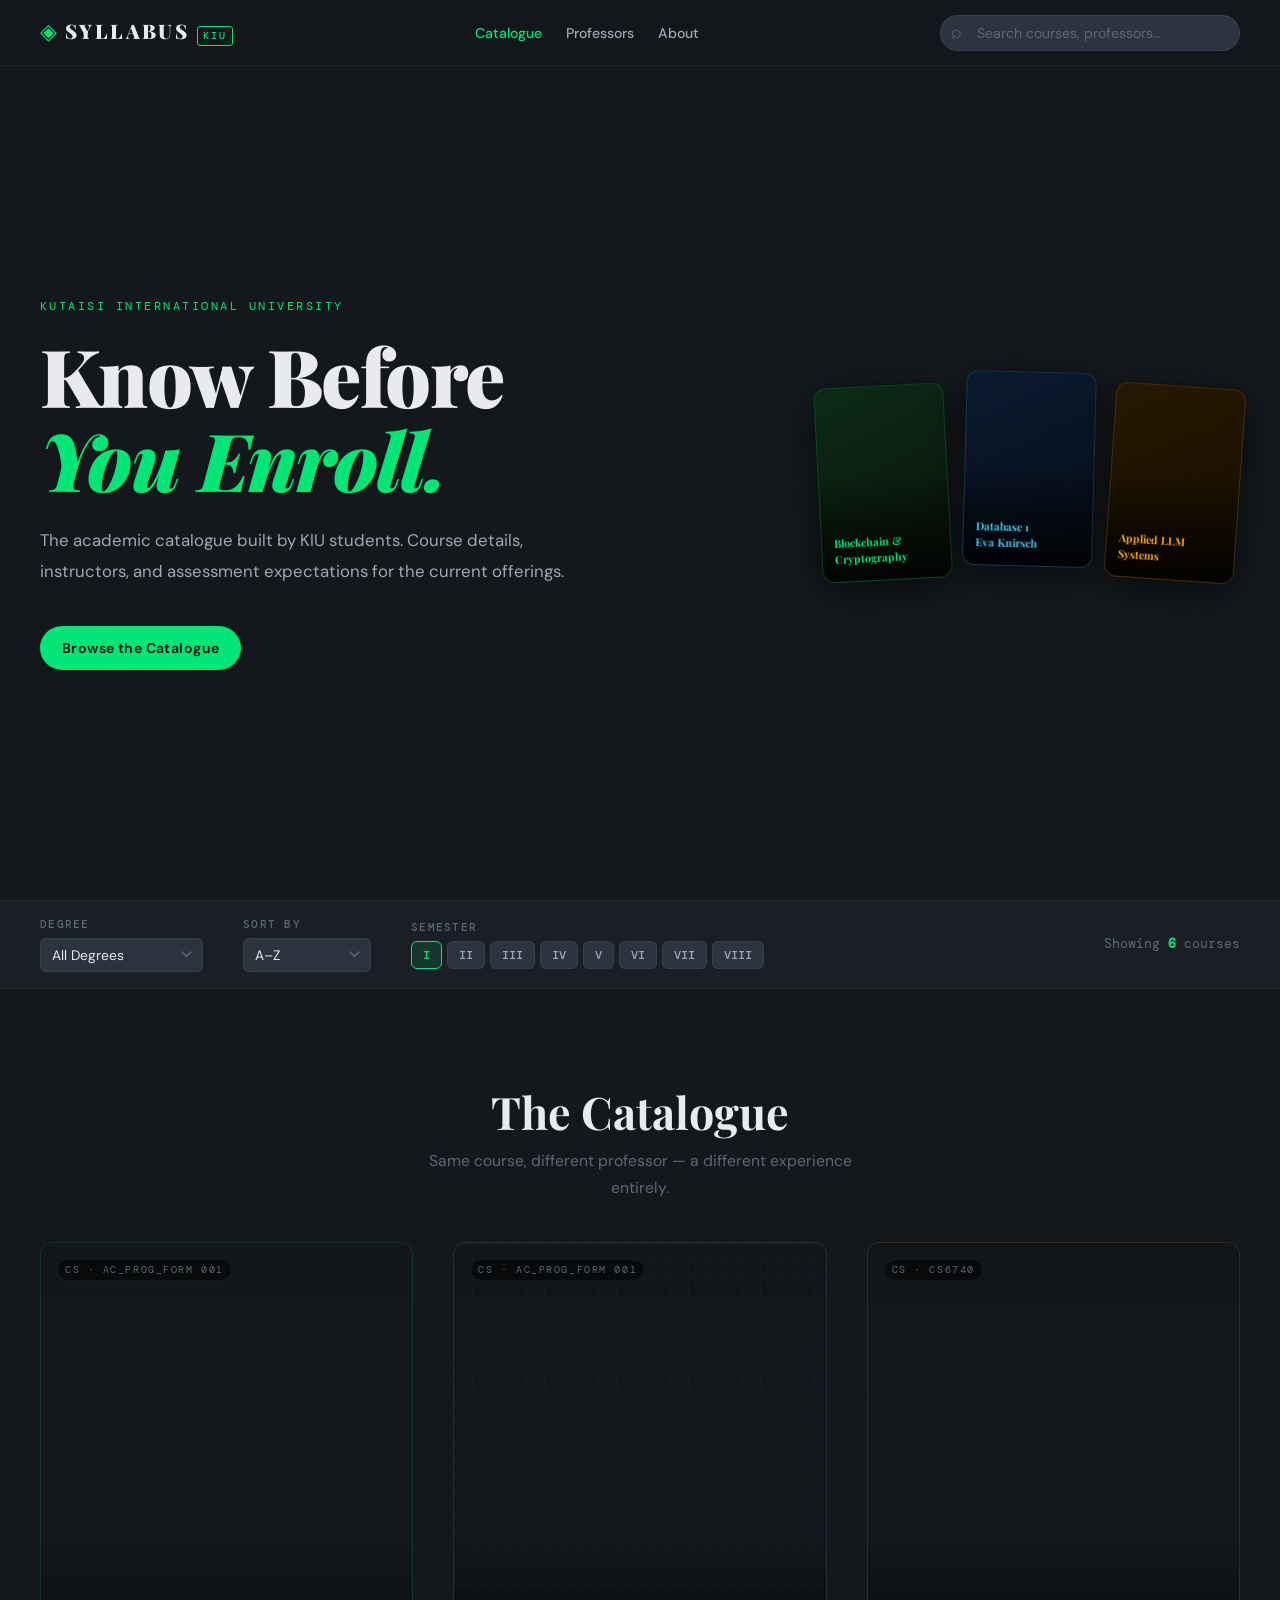
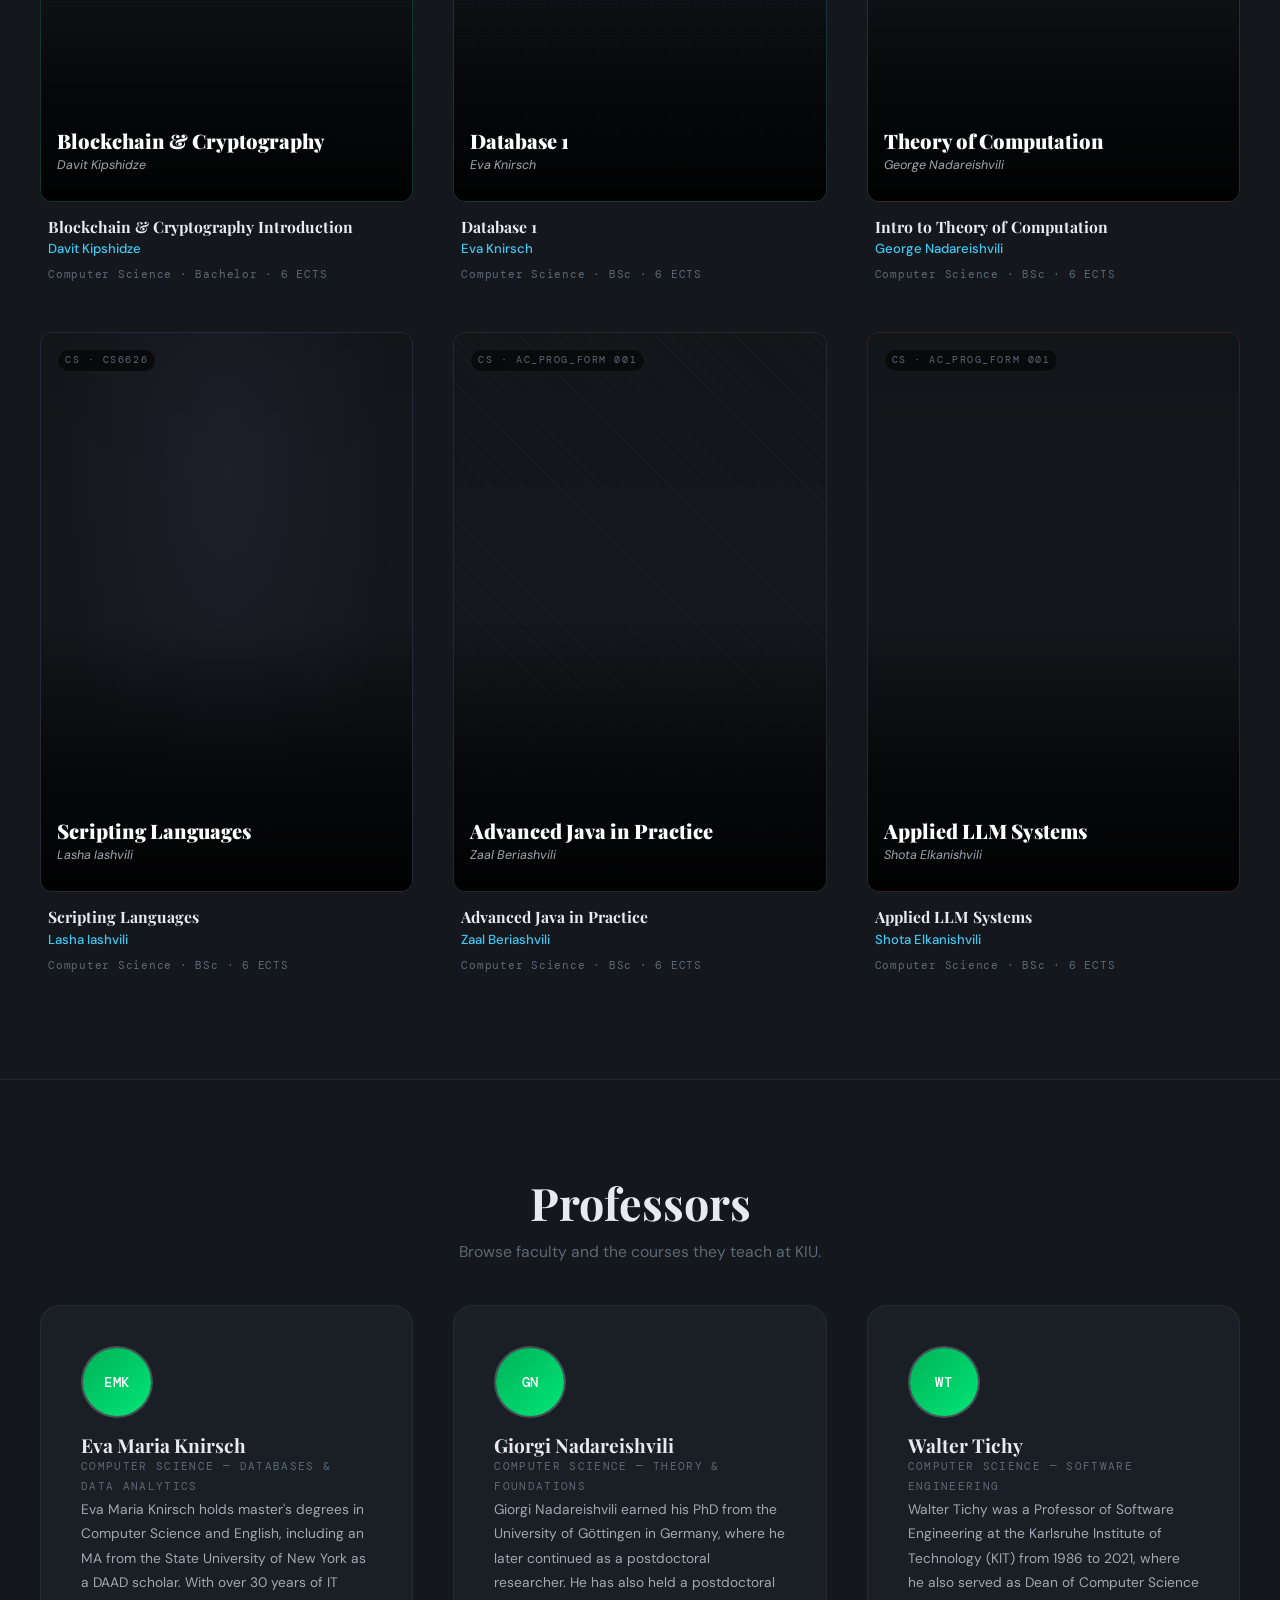
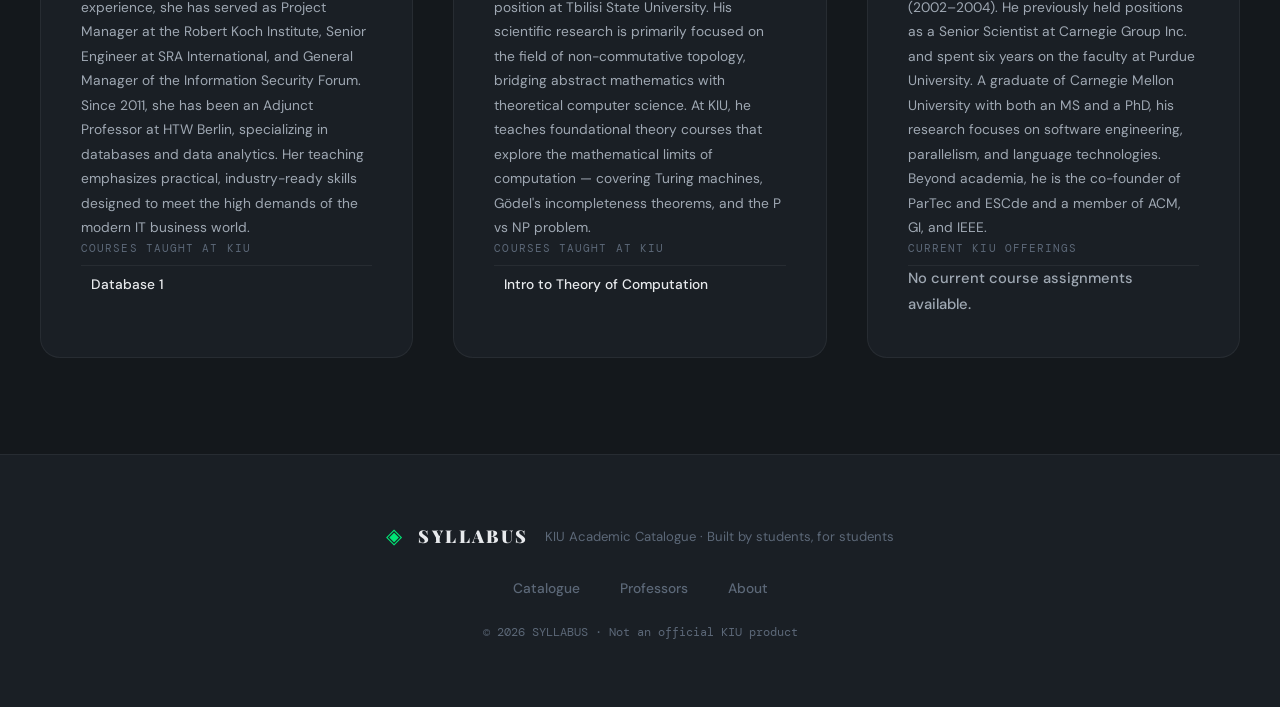
==== commit 6d553dd5: "fix things" ====
--- a/index.html
+++ b/index.html
@@ -49,8 +49,7 @@
         </h1>
         <p class="hero-subtitle">
           The academic catalogue built by KIU students.
-          Every course, every professor, every semester —
-          rated and reviewed by the people who sat through it.
+          Course details, instructors, and assessment expectations for the current offerings.
         </p>
         <a href="#catalogue" class="btn btn--primary hero-cta">Browse the Catalogue</a>
       </div>
@@ -77,9 +76,9 @@
         <div class="filter-group">
           <label for="filter-sort" class="filter-label">Sort By</label>
           <select id="filter-sort" class="filter-select">
-            <option value="popularity">Popularity</option>
-            <option value="rating">Highest Rated</option>
-            <option value="newest">Recently Added</option>
+            <option value="alphabetical">A–Z</option>
+            <option value="credits">Credits</option>
+            <option value="code">Course Code</option>
           </select>
         </div>
         <div class="filter-group semester-group">
@@ -114,186 +113,120 @@
 
         <!-- Card 1 — Blockchain & Cryptography -->
         <article class="course-card" aria-label="Blockchain & Cryptography Introduction with Davit Kipshidze">
-          <a href="course.html" class="card-poster-link">
-            <div class="card-poster card-poster--1">
+          <a href="course.html?course=blockchain-cryptography" class="card-poster-link">
+            <div class="card-poster card-poster--1" style="background-image:url('blob:https://gemini.google.com/c4f133a6-1ea2-45bb-8a73-57aec55d2317'); background-size: cover; background-position: center;">
               <div class="poster-overlay">
                 <div class="poster-meta"><span class="poster-dept">CS · AC_PROG_FORM 001</span></div>
                 <div class="poster-body">
                   <h3 class="poster-title">Blockchain &amp; Cryptography</h3>
                   <p class="poster-professor">Davit Kipshidze</p>
                 </div>
-                <div class="poster-footer">
-                  <div class="star-display" aria-label="Rating 4.2 out of 5">
-                    <span class="star star--full" aria-hidden="true">★</span>
-                    <span class="star star--full" aria-hidden="true">★</span>
-                    <span class="star star--full" aria-hidden="true">★</span>
-                    <span class="star star--full" aria-hidden="true">★</span>
-                    <span class="star star--empty" aria-hidden="true">★</span>
-                    <span class="rating-score">4.2</span>
-                  </div>
-                  <span class="review-count">34 reviews</span>
-                </div>
-              </div>
-            </div>
-          </a>
-          <div class="card-info">
-            <h3 class="card-title"><a href="course.html" class="card-title-link">Blockchain &amp; Cryptography Introduction</a></h3>
-            <p class="card-professor"><a href="#professor-profiles" class="prof-link">Davit Kipshidze</a></p>
-            <p class="card-degree-tag">Computer Science · BSc · 6 ECTS</p>
+              </div>
+            </div>
+          </a>
+          <div class="card-info">
+            <h3 class="card-title"><a href="course.html?course=blockchain-cryptography" class="card-title-link">Blockchain &amp; Cryptography Introduction</a></h3>
+            <p class="card-professor"><a href="course.html?course=blockchain-cryptography" class="prof-link">Davit Kipshidze</a></p>
+            <p class="card-degree-tag">Computer Science · Bachelor · 6 ECTS</p>
           </div>
         </article>
 
         <!-- Card 2 — Database 1 -->
         <article class="course-card" aria-label="Database 1 with Eva Knirsch">
-          <a href="course.html" class="card-poster-link">
-            <div class="card-poster card-poster--2">
+          <a href="course.html?course=database-1" class="card-poster-link">
+            <div class="card-poster card-poster--2" style="background-image:url('blob:https://gemini.google.com/843d239a-7a38-47be-9b44-97a8b5e81ba0'); background-size: cover; background-position: center;">
               <div class="poster-overlay">
                 <div class="poster-meta"><span class="poster-dept">CS · AC_PROG_FORM 001</span></div>
                 <div class="poster-body">
                   <h3 class="poster-title">Database 1</h3>
                   <p class="poster-professor">Eva Knirsch</p>
                 </div>
-                <div class="poster-footer">
-                  <div class="star-display" aria-label="Rating 4.7 out of 5">
-                    <span class="star star--full" aria-hidden="true">★</span>
-                    <span class="star star--full" aria-hidden="true">★</span>
-                    <span class="star star--full" aria-hidden="true">★</span>
-                    <span class="star star--full" aria-hidden="true">★</span>
-                    <span class="star star--half" aria-hidden="true">★</span>
-                    <span class="rating-score">4.7</span>
-                  </div>
-                  <span class="review-count">61 reviews</span>
-                </div>
-              </div>
-            </div>
-          </a>
-          <div class="card-info">
-            <h3 class="card-title"><a href="course.html" class="card-title-link">Database 1</a></h3>
-            <p class="card-professor"><a href="#professor-profiles" class="prof-link">Eva Knirsch</a></p>
+              </div>
+            </div>
+          </a>
+          <div class="card-info">
+            <h3 class="card-title"><a href="course.html?course=database-1" class="card-title-link">Database 1</a></h3>
+            <p class="card-professor"><a href="course.html?course=database-1" class="prof-link">Eva Knirsch</a></p>
             <p class="card-degree-tag">Computer Science · BSc · 6 ECTS</p>
           </div>
         </article>
 
         <!-- Card 3 — Theory of Computation -->
         <article class="course-card" aria-label="Introduction to Theory of Computation with George Nadareishvili">
-          <a href="course.html" class="card-poster-link">
-            <div class="card-poster card-poster--3">
+          <a href="course.html?course=theory-of-computation" class="card-poster-link">
+            <div class="card-poster card-poster--3" style="background-image:url('blob:https://gemini.google.com/bc3c4224-017e-49df-8abe-4cf2a96fcb32'); background-size: cover; background-position: center;">
               <div class="poster-overlay">
                 <div class="poster-meta"><span class="poster-dept">CS · CS6740</span></div>
                 <div class="poster-body">
                   <h3 class="poster-title">Theory of Computation</h3>
                   <p class="poster-professor">George Nadareishvili</p>
                 </div>
-                <div class="poster-footer">
-                  <div class="star-display" aria-label="Rating 4.9 out of 5">
-                    <span class="star star--full" aria-hidden="true">★</span>
-                    <span class="star star--full" aria-hidden="true">★</span>
-                    <span class="star star--full" aria-hidden="true">★</span>
-                    <span class="star star--full" aria-hidden="true">★</span>
-                    <span class="star star--full" aria-hidden="true">★</span>
-                    <span class="rating-score">4.9</span>
-                  </div>
-                  <span class="review-count">48 reviews</span>
-                </div>
-              </div>
-            </div>
-          </a>
-          <div class="card-info">
-            <h3 class="card-title"><a href="course.html" class="card-title-link">Intro to Theory of Computation</a></h3>
-            <p class="card-professor"><a href="#professor-profiles" class="prof-link">George Nadareishvili</a></p>
+              </div>
+            </div>
+          </a>
+          <div class="card-info">
+            <h3 class="card-title"><a href="course.html?course=theory-of-computation" class="card-title-link">Intro to Theory of Computation</a></h3>
+            <p class="card-professor"><a href="course.html?course=theory-of-computation" class="prof-link">George Nadareishvili</a></p>
             <p class="card-degree-tag">Computer Science · BSc · 6 ECTS</p>
           </div>
         </article>
 
         <!-- Card 4 — Scripting Languages -->
         <article class="course-card" aria-label="Scripting Languages with Lasha Iashvili">
-          <a href="course.html" class="card-poster-link">
-            <div class="card-poster card-poster--4">
+          <a href="course.html?course=scripting-languages" class="card-poster-link">
+            <div class="card-poster card-poster--4" style="background-image:url('blob:https://gemini.google.com/f58465aa-f883-401d-b3aa-5442a6a451a2'); background-size: cover; background-position: center;">
               <div class="poster-overlay">
                 <div class="poster-meta"><span class="poster-dept">CS · CS6626</span></div>
                 <div class="poster-body">
                   <h3 class="poster-title">Scripting Languages</h3>
                   <p class="poster-professor">Lasha Iashvili</p>
                 </div>
-                <div class="poster-footer">
-                  <div class="star-display" aria-label="Rating 4.1 out of 5">
-                    <span class="star star--full" aria-hidden="true">★</span>
-                    <span class="star star--full" aria-hidden="true">★</span>
-                    <span class="star star--full" aria-hidden="true">★</span>
-                    <span class="star star--full" aria-hidden="true">★</span>
-                    <span class="star star--empty" aria-hidden="true">★</span>
-                    <span class="rating-score">4.1</span>
-                  </div>
-                  <span class="review-count">55 reviews</span>
-                </div>
-              </div>
-            </div>
-          </a>
-          <div class="card-info">
-            <h3 class="card-title"><a href="course.html" class="card-title-link">Scripting Languages</a></h3>
-            <p class="card-professor"><a href="#professor-profiles" class="prof-link">Lasha Iashvili</a></p>
+              </div>
+            </div>
+          </a>
+          <div class="card-info">
+            <h3 class="card-title"><a href="course.html?course=scripting-languages" class="card-title-link">Scripting Languages</a></h3>
+            <p class="card-professor"><a href="course.html?course=scripting-languages" class="prof-link">Lasha Iashvili</a></p>
             <p class="card-degree-tag">Computer Science · BSc · 6 ECTS</p>
           </div>
         </article>
 
         <!-- Card 5 — Advanced Java -->
         <article class="course-card" aria-label="Advanced Java in Practice with Zaal Beriashvili">
-          <a href="course.html" class="card-poster-link">
-            <div class="card-poster card-poster--5">
+          <a href="course.html?course=advanced-java-in-practice" class="card-poster-link">
+            <div class="card-poster card-poster--5" style="background-image:url('blob:https://gemini.google.com/feb91e96-b7d4-4051-ab64-bc074c417f86 '); background-size: cover; background-position: center;">
               <div class="poster-overlay">
                 <div class="poster-meta"><span class="poster-dept">CS · AC_PROG_FORM 001</span></div>
                 <div class="poster-body">
                   <h3 class="poster-title">Advanced Java in Practice</h3>
                   <p class="poster-professor">Zaal Beriashvili</p>
                 </div>
-                <div class="poster-footer">
-                  <div class="star-display" aria-label="Rating 3.8 out of 5">
-                    <span class="star star--full" aria-hidden="true">★</span>
-                    <span class="star star--full" aria-hidden="true">★</span>
-                    <span class="star star--full" aria-hidden="true">★</span>
-                    <span class="star star--half" aria-hidden="true">★</span>
-                    <span class="star star--empty" aria-hidden="true">★</span>
-                    <span class="rating-score">3.8</span>
-                  </div>
-                  <span class="review-count">29 reviews</span>
-                </div>
-              </div>
-            </div>
-          </a>
-          <div class="card-info">
-            <h3 class="card-title"><a href="course.html" class="card-title-link">Advanced Java in Practice</a></h3>
-            <p class="card-professor"><a href="#professor-profiles" class="prof-link">Zaal Beriashvili</a></p>
+              </div>
+            </div>
+          </a>
+          <div class="card-info">
+            <h3 class="card-title"><a href="course.html?course=advanced-java-in-practice" class="card-title-link">Advanced Java in Practice</a></h3>
+            <p class="card-professor"><a href="course.html?course=advanced-java-in-practice" class="prof-link">Zaal Beriashvili</a></p>
             <p class="card-degree-tag">Computer Science · BSc · 6 ECTS</p>
           </div>
         </article>
 
         <!-- Card 6 — Applied LLM Systems -->
         <article class="course-card" aria-label="Applied LLM Systems with Shota Elkanishvili">
-          <a href="course.html" class="card-poster-link">
-            <div class="card-poster card-poster--6">
+          <a href="course.html?course=applied-llm-systems" class="card-poster-link">
+            <div class="card-poster card-poster--6" style="background-image:url('blob:https://gemini.google.com/dbf0f563-f602-4f28-8277-a3411742ef35'); background-size: cover; background-position: center;">
               <div class="poster-overlay">
                 <div class="poster-meta"><span class="poster-dept">CS · AC_PROG_FORM 001</span></div>
                 <div class="poster-body">
                   <h3 class="poster-title">Applied LLM Systems</h3>
                   <p class="poster-professor">Shota Elkanishvili</p>
                 </div>
-                <div class="poster-footer">
-                  <div class="star-display" aria-label="Rating 4.6 out of 5">
-                    <span class="star star--full" aria-hidden="true">★</span>
-                    <span class="star star--full" aria-hidden="true">★</span>
-                    <span class="star star--full" aria-hidden="true">★</span>
-                    <span class="star star--full" aria-hidden="true">★</span>
-                    <span class="star star--half" aria-hidden="true">★</span>
-                    <span class="rating-score">4.6</span>
-                  </div>
-                  <span class="review-count">42 reviews</span>
-                </div>
-              </div>
-            </div>
-          </a>
-          <div class="card-info">
-            <h3 class="card-title"><a href="course.html" class="card-title-link">Applied LLM Systems</a></h3>
-            <p class="card-professor"><a href="#professor-profiles" class="prof-link">Shota Elkanishvili</a></p>
+              </div>
+            </div>
+          </a>
+          <div class="card-info">
+            <h3 class="card-title"><a href="course.html?course=applied-llm-systems" class="card-title-link">Applied LLM Systems</a></h3>
+            <p class="card-professor"><a href="course.html?course=applied-llm-systems" class="prof-link">Shota Elkanishvili</a></p>
             <p class="card-degree-tag">Computer Science · BSc · 6 ECTS</p>
           </div>
         </article>
@@ -308,7 +241,7 @@
       <div class="section-header">
         <h2 class="section-title" id="prof-heading">Professors</h2>
         <p class="section-sub">
-          The rating shown is the average rating across all courses this professor has taught at KIU.
+          Browse faculty and the courses they teach at KIU.
         </p>
       </div>
 
@@ -328,17 +261,6 @@
           <div class="prof-body">
             <h3 class="prof-name">Eva Maria Knirsch</h3>
             <p class="prof-dept">Computer Science — Databases &amp; Data Analytics</p>
-            <div class="prof-rating-row">
-              <span class="prof-rating-label">Avg. course rating</span>
-              <div class="star-display star-display--sm">
-                <span class="star star--full">★</span>
-                <span class="star star--full">★</span>
-                <span class="star star--full">★</span>
-                <span class="star star--full">★</span>
-                <span class="star star--half">★</span>
-                <span class="rating-score">4.7</span>
-              </div>
-            </div>
             <p class="prof-bio">
               Eva Maria Knirsch holds master's degrees in Computer Science and English,
               including an MA from the State University of New York as a DAAD scholar.
@@ -352,24 +274,8 @@
             <div class="prof-courses-label">Courses taught at KIU</div>
             <ul class="prof-courses-list" role="list">
               <li class="prof-course-item">
-                <a href="course.html" class="prof-course-link">
+                <a href="course.html?course=database-1" class="prof-course-link">
                   <span class="prof-course-name">Database 1</span>
-                  <span class="prof-course-meta">Sem III · 2024–25</span>
-                  <span class="prof-course-rating">4.7 ★</span>
-                </a>
-              </li>
-              <li class="prof-course-item">
-                <a href="course.html" class="prof-course-link">
-                  <span class="prof-course-name">Database 1</span>
-                  <span class="prof-course-meta">Sem III · 2023–24</span>
-                  <span class="prof-course-rating">4.6 ★</span>
-                </a>
-              </li>
-              <li class="prof-course-item">
-                <a href="course.html" class="prof-course-link">
-                  <span class="prof-course-name">Data Analytics</span>
-                  <span class="prof-course-meta">Sem V · 2024–25</span>
-                  <span class="prof-course-rating">4.8 ★</span>
                 </a>
               </li>
             </ul>
@@ -390,17 +296,6 @@
           <div class="prof-body">
             <h3 class="prof-name">Giorgi Nadareishvili</h3>
             <p class="prof-dept">Computer Science — Theory &amp; Foundations</p>
-            <div class="prof-rating-row">
-              <span class="prof-rating-label">Avg. course rating</span>
-              <div class="star-display star-display--sm">
-                <span class="star star--full">★</span>
-                <span class="star star--full">★</span>
-                <span class="star star--full">★</span>
-                <span class="star star--full">★</span>
-                <span class="star star--full">★</span>
-                <span class="rating-score">4.9</span>
-              </div>
-            </div>
             <p class="prof-bio">
               Giorgi Nadareishvili earned his PhD from the University of Göttingen in Germany,
               where he later continued as a postdoctoral researcher. He has also held a postdoctoral
@@ -413,17 +308,8 @@
             <div class="prof-courses-label">Courses taught at KIU</div>
             <ul class="prof-courses-list" role="list">
               <li class="prof-course-item">
-                <a href="course.html" class="prof-course-link">
+                <a href="course.html?course=theory-of-computation" class="prof-course-link">
                   <span class="prof-course-name">Intro to Theory of Computation</span>
-                  <span class="prof-course-meta">Sem IV · 2024–25</span>
-                  <span class="prof-course-rating">4.9 ★</span>
-                </a>
-              </li>
-              <li class="prof-course-item">
-                <a href="course.html" class="prof-course-link">
-                  <span class="prof-course-name">Intro to Theory of Computation</span>
-                  <span class="prof-course-meta">Sem IV · 2023–24</span>
-                  <span class="prof-course-rating">4.8 ★</span>
                 </a>
               </li>
             </ul>
@@ -444,51 +330,16 @@
           <div class="prof-body">
             <h3 class="prof-name">Walter Tichy</h3>
             <p class="prof-dept">Computer Science — Software Engineering</p>
-            <div class="prof-rating-row">
-              <span class="prof-rating-label">Avg. course rating</span>
-              <div class="star-display star-display--sm">
-                <span class="star star--full">★</span>
-                <span class="star star--full">★</span>
-                <span class="star star--full">★</span>
-                <span class="star star--full">★</span>
-                <span class="star star--half">★</span>
-                <span class="rating-score">4.5</span>
-              </div>
-            </div>
             <p class="prof-bio">
-              Walter Tichy is Professor Emeritus of Software Engineering at the Karlsruhe Institute
-              of Technology (KIT), where he served on faculty from 1986 to 2021 and as Dean of
-              Computer Science from 2002 to 2004. He holds an MS and PhD from Carnegie Mellon
-              University, previously worked as Senior Scientist at Carnegie Group Inc., and spent
-              six years at Purdue University. His research spans software engineering, parallelism,
-              and language technologies. He has published nearly 200 peer-reviewed papers, supervised
-              35 PhD students, and received the Intel Award for contributions to parallel computing.
-              He is co-founder of ParTec and ESCde, and a member of ACM, GI, and IEEE.
+              Walter Tichy was a Professor of Software Engineering at the Karlsruhe Institute of Technology (KIT)
+              from 1986 to 2021, where he also served as Dean of Computer Science (2002–2004). He previously held
+              positions as a Senior Scientist at Carnegie Group Inc. and spent six years on the faculty at Purdue
+              University. A graduate of Carnegie Mellon University with both an MS and a PhD, his research focuses on
+              software engineering, parallelism, and language technologies. Beyond academia, he is the co-founder of
+              ParTec and ESCde and a member of ACM, GI, and IEEE.
             </p>
-            <div class="prof-courses-label">Courses taught at KIU</div>
-            <ul class="prof-courses-list" role="list">
-              <li class="prof-course-item">
-                <a href="course.html" class="prof-course-link">
-                  <span class="prof-course-name">Software Engineering</span>
-                  <span class="prof-course-meta">Sem V · 2024–25</span>
-                  <span class="prof-course-rating">4.5 ★</span>
-                </a>
-              </li>
-              <li class="prof-course-item">
-                <a href="course.html" class="prof-course-link">
-                  <span class="prof-course-name">Parallel Programming</span>
-                  <span class="prof-course-meta">Sem VI · 2024–25</span>
-                  <span class="prof-course-rating">4.4 ★</span>
-                </a>
-              </li>
-              <li class="prof-course-item">
-                <a href="course.html" class="prof-course-link">
-                  <span class="prof-course-name">Software Engineering</span>
-                  <span class="prof-course-meta">Sem V · 2023–24</span>
-                  <span class="prof-course-rating">4.6 ★</span>
-                </a>
-              </li>
-            </ul>
+            <div class="prof-courses-label">Current KIU offerings</div>
+            <p class="prof-course-name" style="font-size:0.92rem; color:var(--text-secondary);">No current course assignments available.</p>
           </div>
         </article>
 
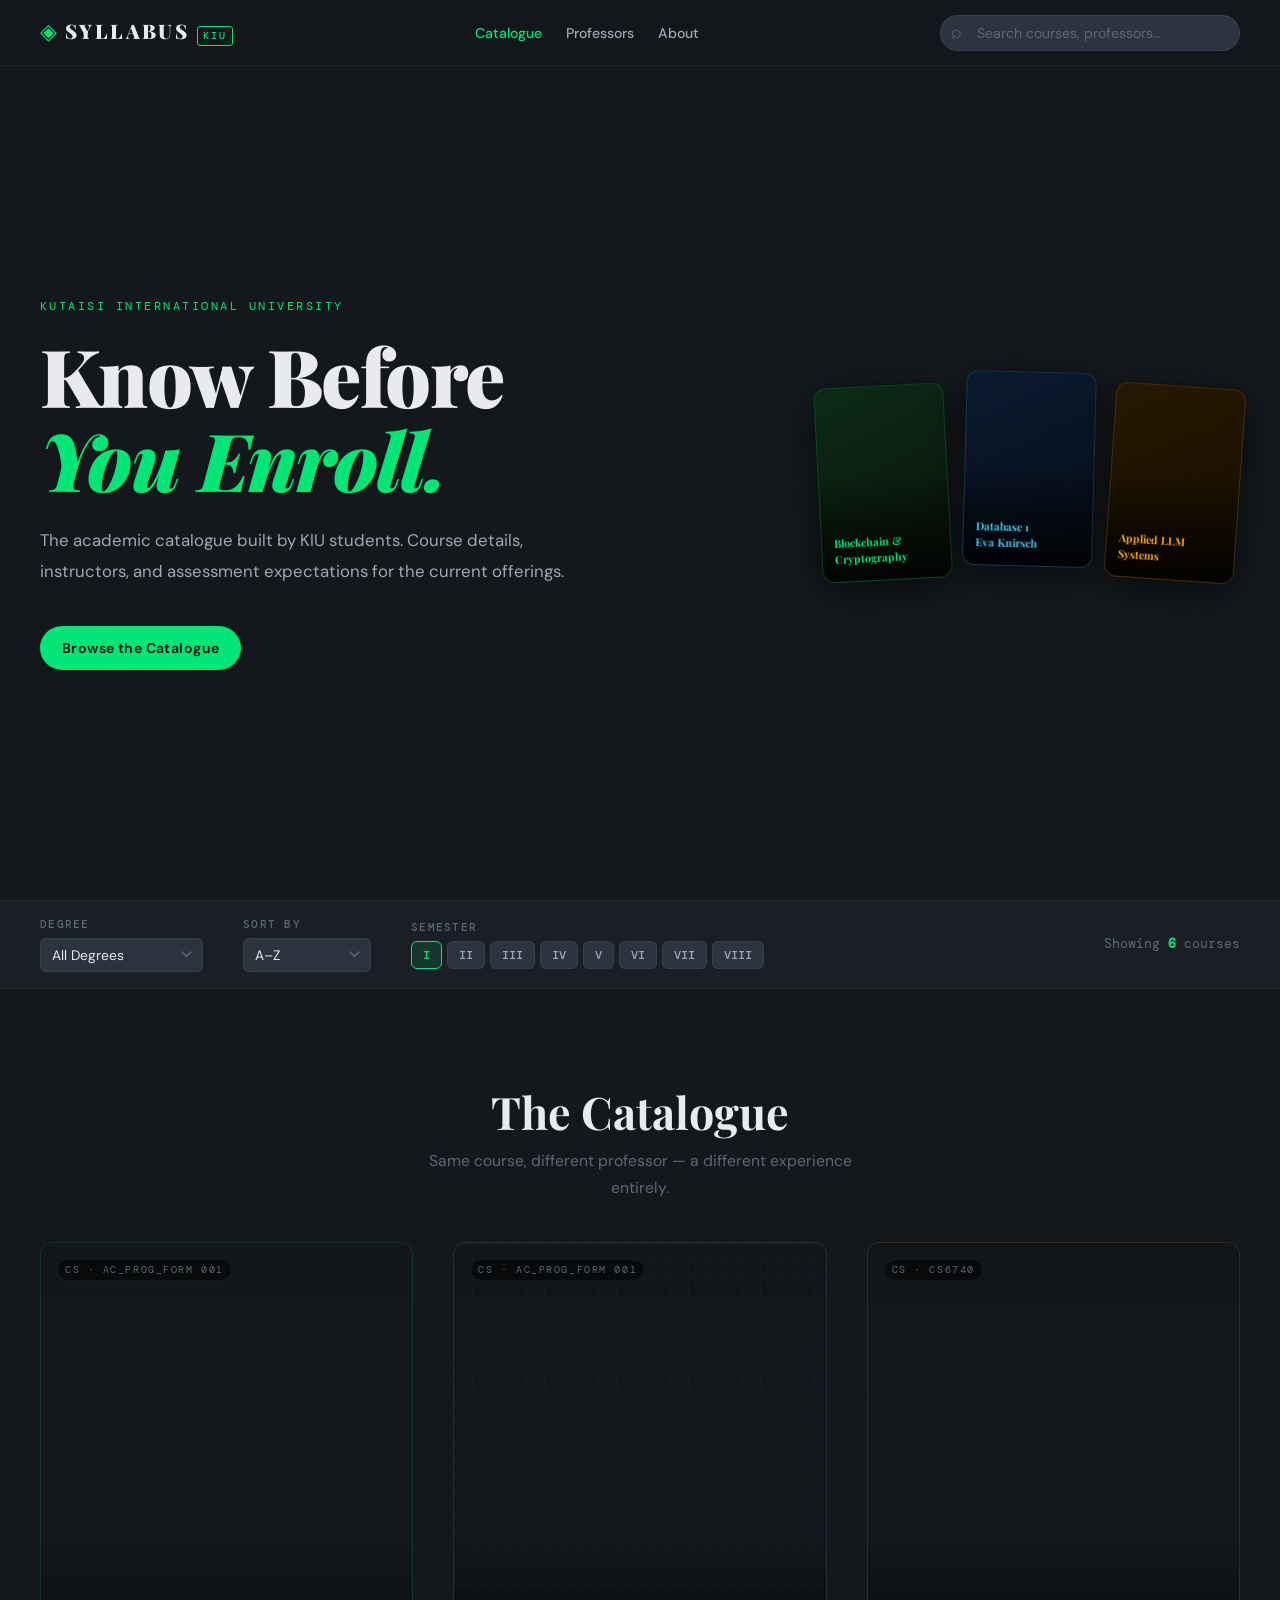
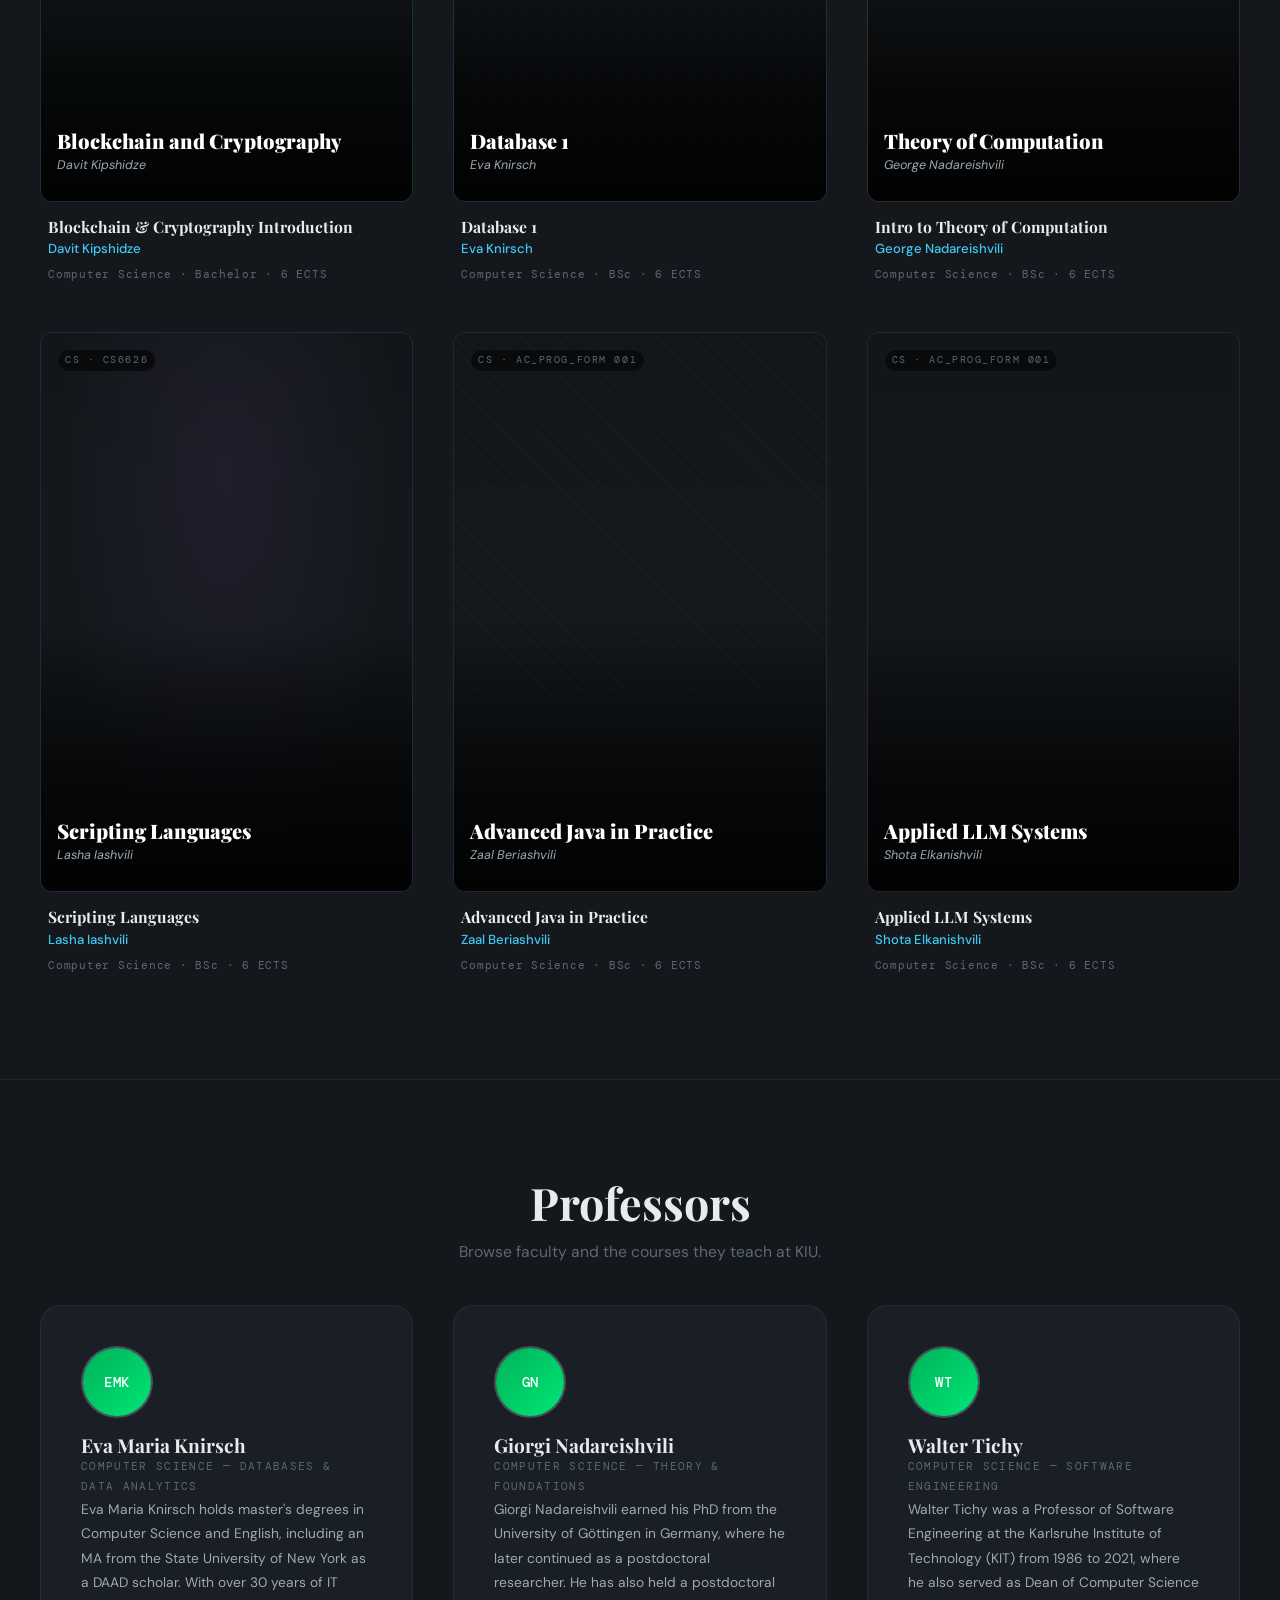
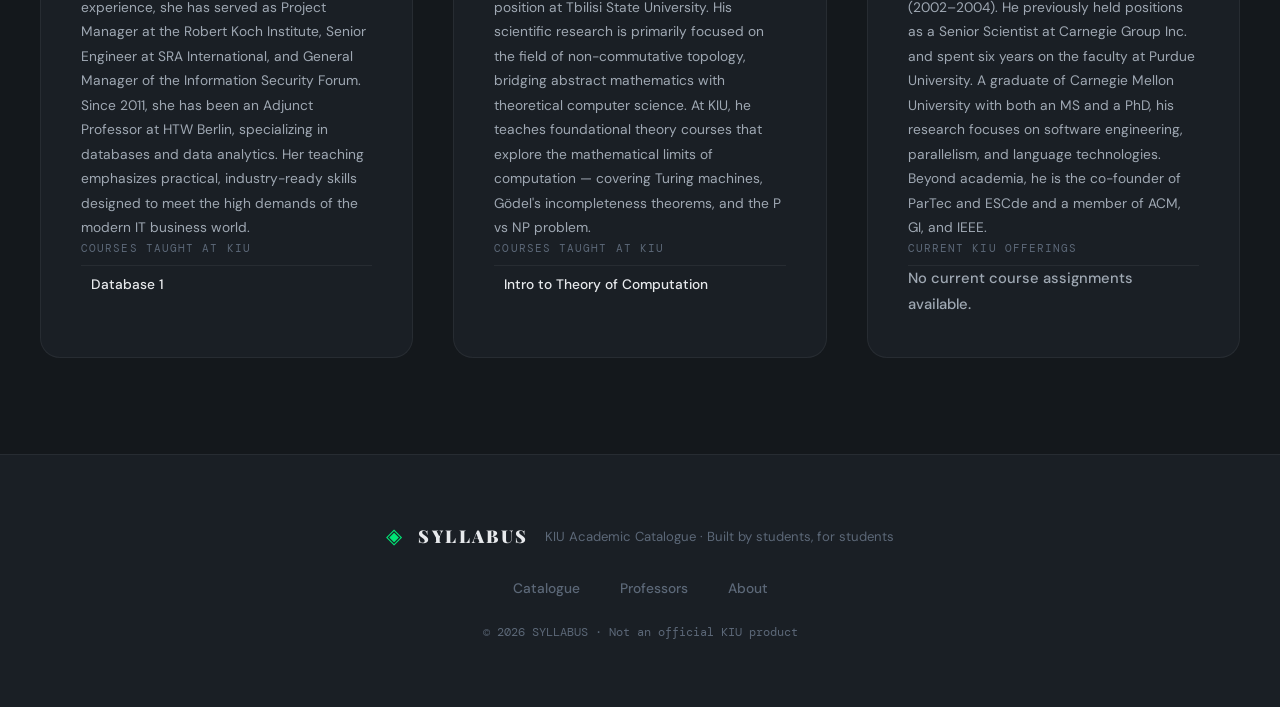
==== commit 0422a7df: "i add photos" ====
--- a/index.html
+++ b/index.html
@@ -114,11 +114,11 @@
         <!-- Card 1 — Blockchain & Cryptography -->
         <article class="course-card" aria-label="Blockchain & Cryptography Introduction with Davit Kipshidze">
           <a href="course.html?course=blockchain-cryptography" class="card-poster-link">
-            <div class="card-poster card-poster--1" style="background-image:url('blob:https://gemini.google.com/c4f133a6-1ea2-45bb-8a73-57aec55d2317'); background-size: cover; background-position: center;">
+            <div class="card-poster card-poster--1" style="background-image:url('https://thumbs.dreamstime.com/b/cartoon-waiter-businessman-holding-salver-tray-bitcoin-cryptocurrency-currency-symbol-stick-drawing-conceptual-135605885.jpg'); background-size: cover; background-position: center;">
               <div class="poster-overlay">
                 <div class="poster-meta"><span class="poster-dept">CS · AC_PROG_FORM 001</span></div>
                 <div class="poster-body">
-                  <h3 class="poster-title">Blockchain &amp; Cryptography</h3>
+                  <h3 class="poster-title">Blockchain and Cryptography</h3>
                   <p class="poster-professor">Davit Kipshidze</p>
                 </div>
               </div>
@@ -134,7 +134,7 @@
         <!-- Card 2 — Database 1 -->
         <article class="course-card" aria-label="Database 1 with Eva Knirsch">
           <a href="course.html?course=database-1" class="card-poster-link">
-            <div class="card-poster card-poster--2" style="background-image:url('blob:https://gemini.google.com/843d239a-7a38-47be-9b44-97a8b5e81ba0'); background-size: cover; background-position: center;">
+            <div class="card-poster card-poster--2" style="background-image:url('https://thumbs.dreamstime.com/b/database-icon-logo-modern-line-style-high-quality-black-outline-pictogram-web-site-design-mobile-apps-vector-81367837.jpg'); background-size: cover; background-position: center;">
               <div class="poster-overlay">
                 <div class="poster-meta"><span class="poster-dept">CS · AC_PROG_FORM 001</span></div>
                 <div class="poster-body">
@@ -154,7 +154,7 @@
         <!-- Card 3 — Theory of Computation -->
         <article class="course-card" aria-label="Introduction to Theory of Computation with George Nadareishvili">
           <a href="course.html?course=theory-of-computation" class="card-poster-link">
-            <div class="card-poster card-poster--3" style="background-image:url('blob:https://gemini.google.com/bc3c4224-017e-49df-8abe-4cf2a96fcb32'); background-size: cover; background-position: center;">
+            <div class="card-poster card-poster--3" style="background-image:url('https://ih1.redbubble.net/image.562642729.6462/flat,750x,075,f-pad,750x1000,f8f8f8.u1.jpg'); background-size: cover; background-position: center;">
               <div class="poster-overlay">
                 <div class="poster-meta"><span class="poster-dept">CS · CS6740</span></div>
                 <div class="poster-body">
@@ -174,7 +174,7 @@
         <!-- Card 4 — Scripting Languages -->
         <article class="course-card" aria-label="Scripting Languages with Lasha Iashvili">
           <a href="course.html?course=scripting-languages" class="card-poster-link">
-            <div class="card-poster card-poster--4" style="background-image:url('blob:https://gemini.google.com/f58465aa-f883-401d-b3aa-5442a6a451a2'); background-size: cover; background-position: center;">
+            <div class="card-poster card-poster--4" style="background-image:url('https://miro.medium.com/1*GB9gafmsdV-6YdRB03BMpg.png'); background-size: cover; background-position: center;">
               <div class="poster-overlay">
                 <div class="poster-meta"><span class="poster-dept">CS · CS6626</span></div>
                 <div class="poster-body">
@@ -194,7 +194,7 @@
         <!-- Card 5 — Advanced Java -->
         <article class="course-card" aria-label="Advanced Java in Practice with Zaal Beriashvili">
           <a href="course.html?course=advanced-java-in-practice" class="card-poster-link">
-            <div class="card-poster card-poster--5" style="background-image:url('blob:https://gemini.google.com/feb91e96-b7d4-4051-ab64-bc074c417f86 '); background-size: cover; background-position: center;">
+            <div class="card-poster card-poster--5" style="background-image:url('https://upload.wikimedia.org/wikipedia/en/3/30/Java_programming_language_logo.svg'); background-size: cover; background-position: center;">
               <div class="poster-overlay">
                 <div class="poster-meta"><span class="poster-dept">CS · AC_PROG_FORM 001</span></div>
                 <div class="poster-body">
@@ -214,7 +214,7 @@
         <!-- Card 6 — Applied LLM Systems -->
         <article class="course-card" aria-label="Applied LLM Systems with Shota Elkanishvili">
           <a href="course.html?course=applied-llm-systems" class="card-poster-link">
-            <div class="card-poster card-poster--6" style="background-image:url('blob:https://gemini.google.com/dbf0f563-f602-4f28-8277-a3411742ef35'); background-size: cover; background-position: center;">
+            <div class="card-poster card-poster--6" style="background-image:url('https://miro.medium.com/v2/resize:fit:1000/1*necM3Dg6rZqzPVP658sO-w.png'); background-size: cover; background-position: center;">
               <div class="poster-overlay">
                 <div class="poster-meta"><span class="poster-dept">CS · AC_PROG_FORM 001</span></div>
                 <div class="poster-body">
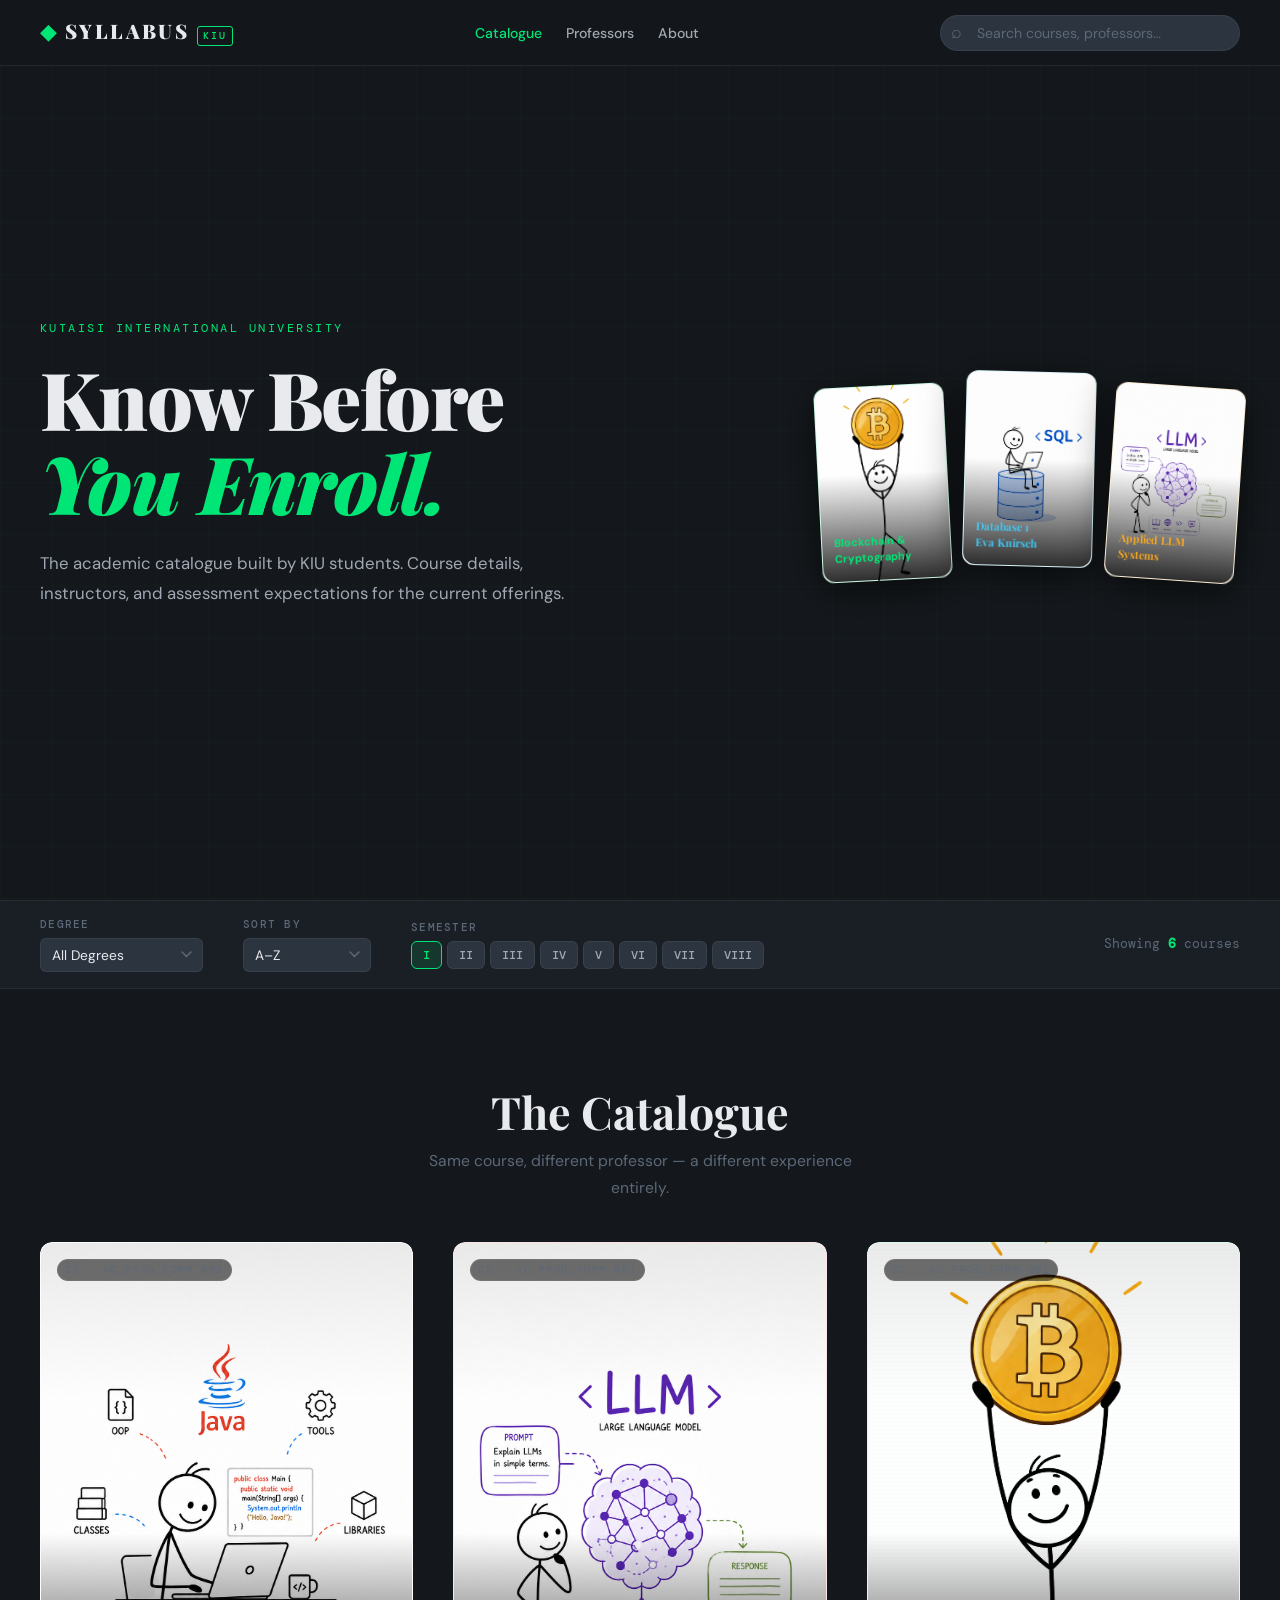
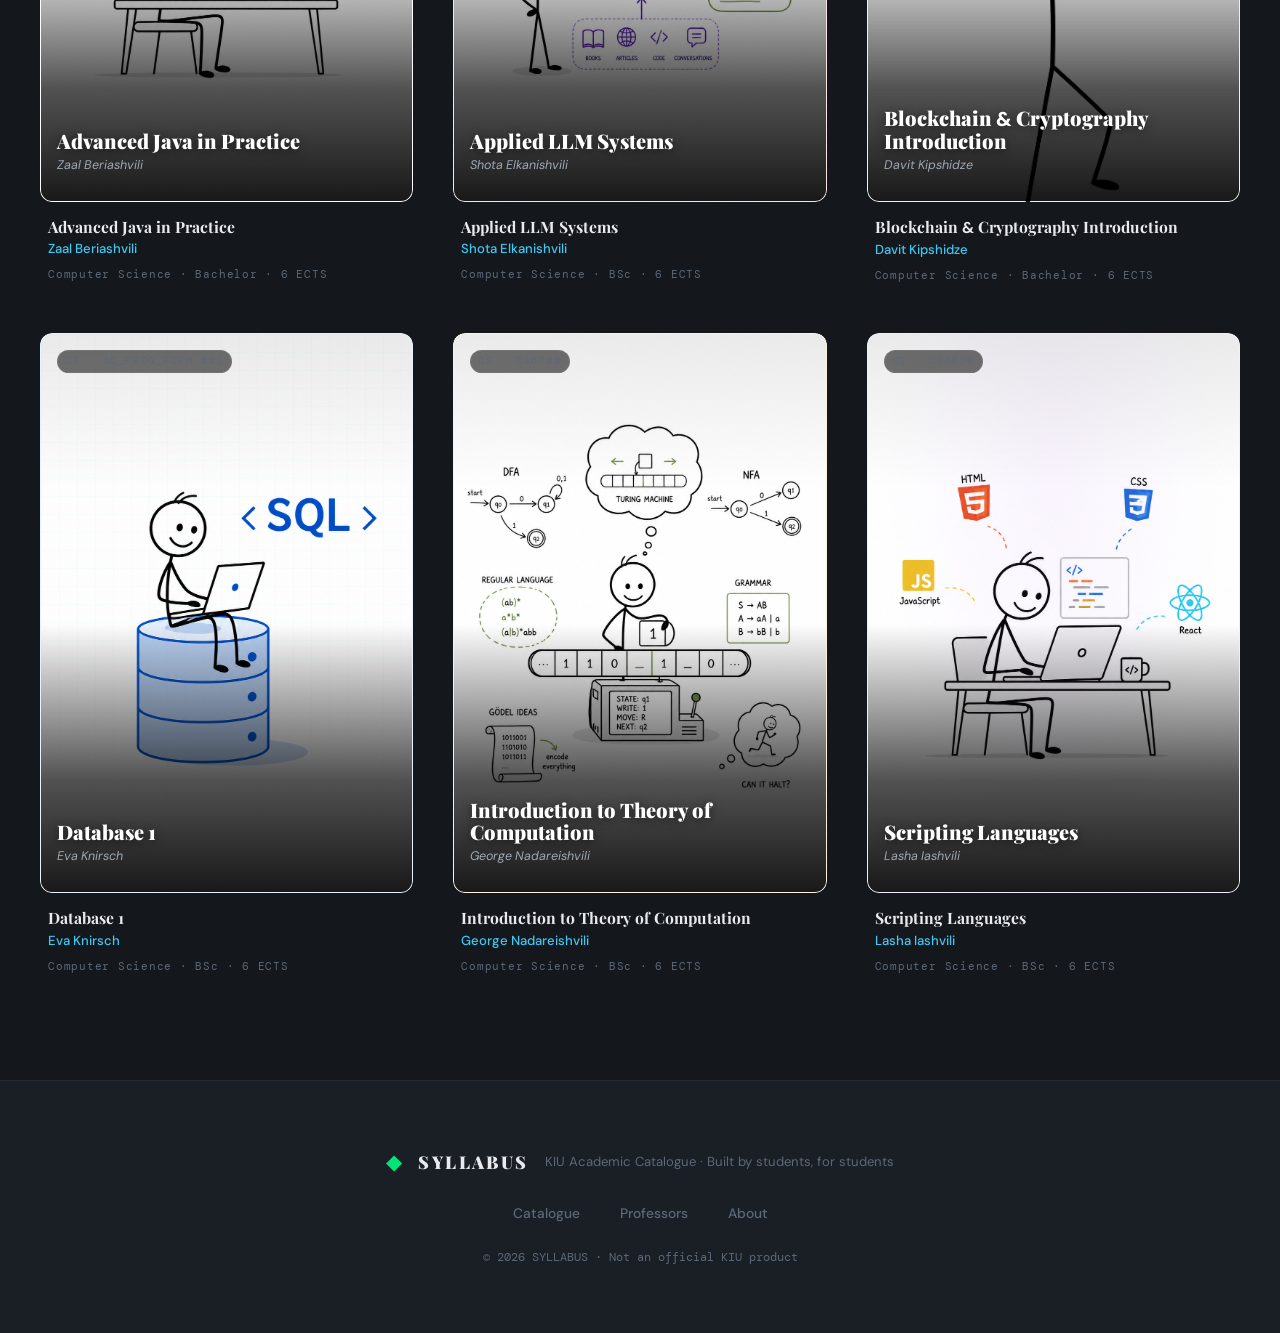
==== commit ffbfc3e1: "new features droped" ====
--- a/index.html
+++ b/index.html
@@ -14,18 +14,18 @@
   <header class="site-header">
     <nav class="nav-inner" aria-label="Primary navigation">
       <a href="index.html" class="brand" aria-label="SYLLABUS home">
-        <span class="brand-icon">◈</span>
+        <span class="brand-icon">&#9670;</span>
         <span class="brand-name">SYLLABUS</span>
         <span class="brand-sub">KIU</span>
       </a>
       <ul class="nav-links" role="list">
         <li><a href="index.html" class="nav-link nav-link--active" aria-current="page">Catalogue</a></li>
-        <li><a href="index.html#professor-profiles" class="nav-link">Professors</a></li>
+        <li><a href="professors.html" class="nav-link">Professors</a></li>
         <li><a href="about.html" class="nav-link">About</a></li>
       </ul>
       <div class="search-wrapper" role="search">
         <label for="global-search" class="sr-only">Search courses or professors</label>
-        <span class="search-icon" aria-hidden="true">⌕</span>
+        <span class="search-icon" aria-hidden="true">&#8981;</span>
         <input
           type="search"
           id="global-search"
@@ -51,7 +51,6 @@
           The academic catalogue built by KIU students.
           Course details, instructors, and assessment expectations for the current offerings.
         </p>
-        <a href="#catalogue" class="btn btn--primary hero-cta">Browse the Catalogue</a>
       </div>
       <div class="hero-posters" aria-hidden="true">
         <div class="hero-poster hero-poster--1"></div>
@@ -109,241 +108,7 @@
         <p class="section-sub">Same course, different professor — a different experience entirely.</p>
       </div>
 
-      <div class="course-grid">
-
-        <!-- Card 1 — Blockchain & Cryptography -->
-        <article class="course-card" aria-label="Blockchain & Cryptography Introduction with Davit Kipshidze">
-          <a href="course.html?course=blockchain-cryptography" class="card-poster-link">
-            <div class="card-poster card-poster--1" style="background-image:url('https://thumbs.dreamstime.com/b/cartoon-waiter-businessman-holding-salver-tray-bitcoin-cryptocurrency-currency-symbol-stick-drawing-conceptual-135605885.jpg'); background-size: cover; background-position: center;">
-              <div class="poster-overlay">
-                <div class="poster-meta"><span class="poster-dept">CS · AC_PROG_FORM 001</span></div>
-                <div class="poster-body">
-                  <h3 class="poster-title">Blockchain and Cryptography</h3>
-                  <p class="poster-professor">Davit Kipshidze</p>
-                </div>
-              </div>
-            </div>
-          </a>
-          <div class="card-info">
-            <h3 class="card-title"><a href="course.html?course=blockchain-cryptography" class="card-title-link">Blockchain &amp; Cryptography Introduction</a></h3>
-            <p class="card-professor"><a href="course.html?course=blockchain-cryptography" class="prof-link">Davit Kipshidze</a></p>
-            <p class="card-degree-tag">Computer Science · Bachelor · 6 ECTS</p>
-          </div>
-        </article>
-
-        <!-- Card 2 — Database 1 -->
-        <article class="course-card" aria-label="Database 1 with Eva Knirsch">
-          <a href="course.html?course=database-1" class="card-poster-link">
-            <div class="card-poster card-poster--2" style="background-image:url('https://thumbs.dreamstime.com/b/database-icon-logo-modern-line-style-high-quality-black-outline-pictogram-web-site-design-mobile-apps-vector-81367837.jpg'); background-size: cover; background-position: center;">
-              <div class="poster-overlay">
-                <div class="poster-meta"><span class="poster-dept">CS · AC_PROG_FORM 001</span></div>
-                <div class="poster-body">
-                  <h3 class="poster-title">Database 1</h3>
-                  <p class="poster-professor">Eva Knirsch</p>
-                </div>
-              </div>
-            </div>
-          </a>
-          <div class="card-info">
-            <h3 class="card-title"><a href="course.html?course=database-1" class="card-title-link">Database 1</a></h3>
-            <p class="card-professor"><a href="course.html?course=database-1" class="prof-link">Eva Knirsch</a></p>
-            <p class="card-degree-tag">Computer Science · BSc · 6 ECTS</p>
-          </div>
-        </article>
-
-        <!-- Card 3 — Theory of Computation -->
-        <article class="course-card" aria-label="Introduction to Theory of Computation with George Nadareishvili">
-          <a href="course.html?course=theory-of-computation" class="card-poster-link">
-            <div class="card-poster card-poster--3" style="background-image:url('https://ih1.redbubble.net/image.562642729.6462/flat,750x,075,f-pad,750x1000,f8f8f8.u1.jpg'); background-size: cover; background-position: center;">
-              <div class="poster-overlay">
-                <div class="poster-meta"><span class="poster-dept">CS · CS6740</span></div>
-                <div class="poster-body">
-                  <h3 class="poster-title">Theory of Computation</h3>
-                  <p class="poster-professor">George Nadareishvili</p>
-                </div>
-              </div>
-            </div>
-          </a>
-          <div class="card-info">
-            <h3 class="card-title"><a href="course.html?course=theory-of-computation" class="card-title-link">Intro to Theory of Computation</a></h3>
-            <p class="card-professor"><a href="course.html?course=theory-of-computation" class="prof-link">George Nadareishvili</a></p>
-            <p class="card-degree-tag">Computer Science · BSc · 6 ECTS</p>
-          </div>
-        </article>
-
-        <!-- Card 4 — Scripting Languages -->
-        <article class="course-card" aria-label="Scripting Languages with Lasha Iashvili">
-          <a href="course.html?course=scripting-languages" class="card-poster-link">
-            <div class="card-poster card-poster--4" style="background-image:url('https://miro.medium.com/1*GB9gafmsdV-6YdRB03BMpg.png'); background-size: cover; background-position: center;">
-              <div class="poster-overlay">
-                <div class="poster-meta"><span class="poster-dept">CS · CS6626</span></div>
-                <div class="poster-body">
-                  <h3 class="poster-title">Scripting Languages</h3>
-                  <p class="poster-professor">Lasha Iashvili</p>
-                </div>
-              </div>
-            </div>
-          </a>
-          <div class="card-info">
-            <h3 class="card-title"><a href="course.html?course=scripting-languages" class="card-title-link">Scripting Languages</a></h3>
-            <p class="card-professor"><a href="course.html?course=scripting-languages" class="prof-link">Lasha Iashvili</a></p>
-            <p class="card-degree-tag">Computer Science · BSc · 6 ECTS</p>
-          </div>
-        </article>
-
-        <!-- Card 5 — Advanced Java -->
-        <article class="course-card" aria-label="Advanced Java in Practice with Zaal Beriashvili">
-          <a href="course.html?course=advanced-java-in-practice" class="card-poster-link">
-            <div class="card-poster card-poster--5" style="background-image:url('https://upload.wikimedia.org/wikipedia/en/3/30/Java_programming_language_logo.svg'); background-size: cover; background-position: center;">
-              <div class="poster-overlay">
-                <div class="poster-meta"><span class="poster-dept">CS · AC_PROG_FORM 001</span></div>
-                <div class="poster-body">
-                  <h3 class="poster-title">Advanced Java in Practice</h3>
-                  <p class="poster-professor">Zaal Beriashvili</p>
-                </div>
-              </div>
-            </div>
-          </a>
-          <div class="card-info">
-            <h3 class="card-title"><a href="course.html?course=advanced-java-in-practice" class="card-title-link">Advanced Java in Practice</a></h3>
-            <p class="card-professor"><a href="course.html?course=advanced-java-in-practice" class="prof-link">Zaal Beriashvili</a></p>
-            <p class="card-degree-tag">Computer Science · BSc · 6 ECTS</p>
-          </div>
-        </article>
-
-        <!-- Card 6 — Applied LLM Systems -->
-        <article class="course-card" aria-label="Applied LLM Systems with Shota Elkanishvili">
-          <a href="course.html?course=applied-llm-systems" class="card-poster-link">
-            <div class="card-poster card-poster--6" style="background-image:url('https://miro.medium.com/v2/resize:fit:1000/1*necM3Dg6rZqzPVP658sO-w.png'); background-size: cover; background-position: center;">
-              <div class="poster-overlay">
-                <div class="poster-meta"><span class="poster-dept">CS · AC_PROG_FORM 001</span></div>
-                <div class="poster-body">
-                  <h3 class="poster-title">Applied LLM Systems</h3>
-                  <p class="poster-professor">Shota Elkanishvili</p>
-                </div>
-              </div>
-            </div>
-          </a>
-          <div class="card-info">
-            <h3 class="card-title"><a href="course.html?course=applied-llm-systems" class="card-title-link">Applied LLM Systems</a></h3>
-            <p class="card-professor"><a href="course.html?course=applied-llm-systems" class="prof-link">Shota Elkanishvili</a></p>
-            <p class="card-degree-tag">Computer Science · BSc · 6 ECTS</p>
-          </div>
-        </article>
-
-      </div>
-    </section>
-
-    <!-- ============================================================
-         PROFESSOR PROFILES
-    ============================================================ -->
-    <section class="professor-profiles" id="professor-profiles" aria-labelledby="prof-heading">
-      <div class="section-header">
-        <h2 class="section-title" id="prof-heading">Professors</h2>
-        <p class="section-sub">
-          Browse faculty and the courses they teach at KIU.
-        </p>
-      </div>
-
-      <div class="prof-grid">
-
-        <!-- Eva Knirsch -->
-        <article class="prof-card" aria-label="Professor: Eva Maria Knirsch">
-          <div class="prof-avatar prof-avatar--photo" aria-hidden="true">
-            <img
-              src="https://www.kiu.edu.ge/uploads_script/banner_carusel/dsc_5618_1.jpg"
-              alt="Eva Maria Knirsch"
-              class="prof-photo"
-              onerror="this.style.display='none';this.parentElement.querySelector('.prof-initials-fallback').style.display='flex';"
-            />
-            <span class="prof-initials-fallback" style="display:none;">EMK</span>
-          </div>
-          <div class="prof-body">
-            <h3 class="prof-name">Eva Maria Knirsch</h3>
-            <p class="prof-dept">Computer Science — Databases &amp; Data Analytics</p>
-            <p class="prof-bio">
-              Eva Maria Knirsch holds master's degrees in Computer Science and English,
-              including an MA from the State University of New York as a DAAD scholar.
-              With over 30 years of IT experience, she has served as Project Manager at
-              the Robert Koch Institute, Senior Engineer at SRA International, and General
-              Manager of the Information Security Forum. Since 2011, she has been an Adjunct
-              Professor at HTW Berlin, specializing in databases and data analytics. Her
-              teaching emphasizes practical, industry-ready skills designed to meet the high
-              demands of the modern IT business world.
-            </p>
-            <div class="prof-courses-label">Courses taught at KIU</div>
-            <ul class="prof-courses-list" role="list">
-              <li class="prof-course-item">
-                <a href="course.html?course=database-1" class="prof-course-link">
-                  <span class="prof-course-name">Database 1</span>
-                </a>
-              </li>
-            </ul>
-          </div>
-        </article>
-
-        <!-- George Nadareishvili -->
-        <article class="prof-card" aria-label="Professor: Giorgi Nadareishvili">
-          <div class="prof-avatar prof-avatar--photo" aria-hidden="true">
-            <img
-              src="https://www.kiu.edu.ge/uploads_script/banner_carusel/g.n.jpg"
-              alt="Giorgi Nadareishvili"
-              class="prof-photo"
-              onerror="this.style.display='none';this.parentElement.querySelector('.prof-initials-fallback').style.display='flex';"
-            />
-            <span class="prof-initials-fallback" style="display:none;">GN</span>
-          </div>
-          <div class="prof-body">
-            <h3 class="prof-name">Giorgi Nadareishvili</h3>
-            <p class="prof-dept">Computer Science — Theory &amp; Foundations</p>
-            <p class="prof-bio">
-              Giorgi Nadareishvili earned his PhD from the University of Göttingen in Germany,
-              where he later continued as a postdoctoral researcher. He has also held a postdoctoral
-              position at Tbilisi State University. His scientific research is primarily focused on
-              the field of non-commutative topology, bridging abstract mathematics with theoretical
-              computer science. At KIU, he teaches foundational theory courses that explore the
-              mathematical limits of computation — covering Turing machines, Gödel's incompleteness
-              theorems, and the P vs NP problem.
-            </p>
-            <div class="prof-courses-label">Courses taught at KIU</div>
-            <ul class="prof-courses-list" role="list">
-              <li class="prof-course-item">
-                <a href="course.html?course=theory-of-computation" class="prof-course-link">
-                  <span class="prof-course-name">Intro to Theory of Computation</span>
-                </a>
-              </li>
-            </ul>
-          </div>
-        </article>
-
-        <!-- Walter Tichy -->
-        <article class="prof-card" aria-label="Professor: Walter Tichy">
-          <div class="prof-avatar prof-avatar--photo" aria-hidden="true">
-            <img
-              src="https://www.kiu.edu.ge/uploads_script/banner_carusel/walter1.new.jpg"
-              alt="Walter Tichy"
-              class="prof-photo"
-              onerror="this.style.display='none';this.parentElement.querySelector('.prof-initials-fallback').style.display='flex';"
-            />
-            <span class="prof-initials-fallback" style="display:none;">WT</span>
-          </div>
-          <div class="prof-body">
-            <h3 class="prof-name">Walter Tichy</h3>
-            <p class="prof-dept">Computer Science — Software Engineering</p>
-            <p class="prof-bio">
-              Walter Tichy was a Professor of Software Engineering at the Karlsruhe Institute of Technology (KIT)
-              from 1986 to 2021, where he also served as Dean of Computer Science (2002–2004). He previously held
-              positions as a Senior Scientist at Carnegie Group Inc. and spent six years on the faculty at Purdue
-              University. A graduate of Carnegie Mellon University with both an MS and a PhD, his research focuses on
-              software engineering, parallelism, and language technologies. Beyond academia, he is the co-founder of
-              ParTec and ESCde and a member of ACM, GI, and IEEE.
-            </p>
-            <div class="prof-courses-label">Current KIU offerings</div>
-            <p class="prof-course-name" style="font-size:0.92rem; color:var(--text-secondary);">No current course assignments available.</p>
-          </div>
-        </article>
-
-      </div>
+      <div class="course-grid" id="course-grid"></div>
     </section>
 
   </main>
@@ -351,31 +116,21 @@
   <footer class="site-footer">
     <div class="footer-inner">
       <div class="footer-brand">
-        <span class="brand-icon">◈</span>
+        <span class="brand-icon">&#9670;</span>
         <span class="brand-name">SYLLABUS</span>
         <span class="footer-tagline">KIU Academic Catalogue · Built by students, for students</span>
       </div>
       <nav class="footer-nav" aria-label="Footer navigation">
         <a href="index.html" class="footer-link">Catalogue</a>
-        <a href="index.html#professor-profiles" class="footer-link">Professors</a>
+        <a href="professors.html" class="footer-link">Professors</a>
         <a href="about.html" class="footer-link">About</a>
       </nav>
-      <p class="footer-copy">© 2026 SYLLABUS · Not an official KIU product</p>
+      <p class="footer-copy">&#169; 2026 SYLLABUS · Not an official KIU product</p>
     </div>
   </footer>
 
-  <script>
-    document.querySelectorAll('.sem-chip').forEach(chip => {
-      chip.addEventListener('click', () => {
-        document.querySelectorAll('.sem-chip').forEach(c => {
-          c.classList.remove('sem-chip--active');
-          c.setAttribute('aria-pressed', 'false');
-        });
-        chip.classList.add('sem-chip--active');
-        chip.setAttribute('aria-pressed', 'true');
-      });
-    });
-  </script>
+  <script src="js/app.js" charset="UTF-8"></script>
+  <script src="js/catalogue.js" charset="UTF-8"></script>
 
 </body>
-</html>+</html>
--- a/style.css
+++ b/style.css
@@ -398,10 +398,12 @@
   height: 195px;
   border-radius: var(--r-md);
   box-shadow: var(--shadow-deep);
+  background-size: cover, cover;
+  background-position: center, center;
 }
 
 .hero-poster--1 {
-  background: linear-gradient(155deg, #0d2a18 0%, #091408 100%);
+  background-image: url("assets/Blockchain & Cryptography Introduction.png"), linear-gradient(155deg, #0d2a18 0%, #091408 100%);
   border: 1px solid rgba(0, 230, 118, 0.18);
   transform: rotate(-3deg);
   animation: fadeIn 0.7s ease both;
@@ -419,7 +421,7 @@
   white-space: pre;
   position: absolute;
   bottom: 14px; left: 12px; right: 12px;
-  font-family: var(--font-display);
+  font-family: var(--font-body);
   font-size: 0.68rem;
   font-weight: 700;
   color: var(--accent-green);
@@ -427,7 +429,7 @@
 }
 
 .hero-poster--2 {
-  background: linear-gradient(155deg, #0a1a2e 0%, #060e1c 100%);
+  background-image: url("assets/Database1.png"), linear-gradient(155deg, #0a1a2e 0%, #060e1c 100%);
   border: 1px solid rgba(64, 200, 244, 0.18);
   transform: rotate(1.5deg) translateY(-14px);
   animation: fadeIn 0.7s ease both;
@@ -453,7 +455,7 @@
 }
 
 .hero-poster--3 {
-  background: linear-gradient(155deg, #271800 0%, #140c00 100%);
+  background-image: url("assets/AppliedLLMSystems.png"), linear-gradient(155deg, #271800 0%, #140c00 100%);
   border: 1px solid rgba(245, 166, 35, 0.18);
   transform: rotate(4deg);
   animation: fadeIn 0.7s ease both;
@@ -488,6 +490,12 @@
 }
 
 .section-title { margin-bottom: var(--sp-sm); }
+
+.ampersand-plain {
+  font-family: var(--font-body);
+  font-style: normal;
+  font-weight: inherit;
+}
 
 .section-sub {
   font-size: 0.98rem;
@@ -613,6 +621,15 @@
   gap: var(--sp-xl);
 }
 
+.catalogue-empty {
+  width: 100%;
+  padding: var(--sp-xl) var(--sp-xl) var(--sp-2xl);
+  text-align: center;
+  border: 1px dashed var(--border);
+  border-radius: var(--r-md);
+  color: var(--text-secondary);
+}
+
 .course-card {
   flex: 1 1 calc(33.333% - var(--sp-xl));
   min-width: 240px;
@@ -1125,4 +1142,4 @@
 @media (max-width: 480px) {
   .hero-poster { width: 70px; height: 105px; }
   .filter-bar { position: static; }
-}+}
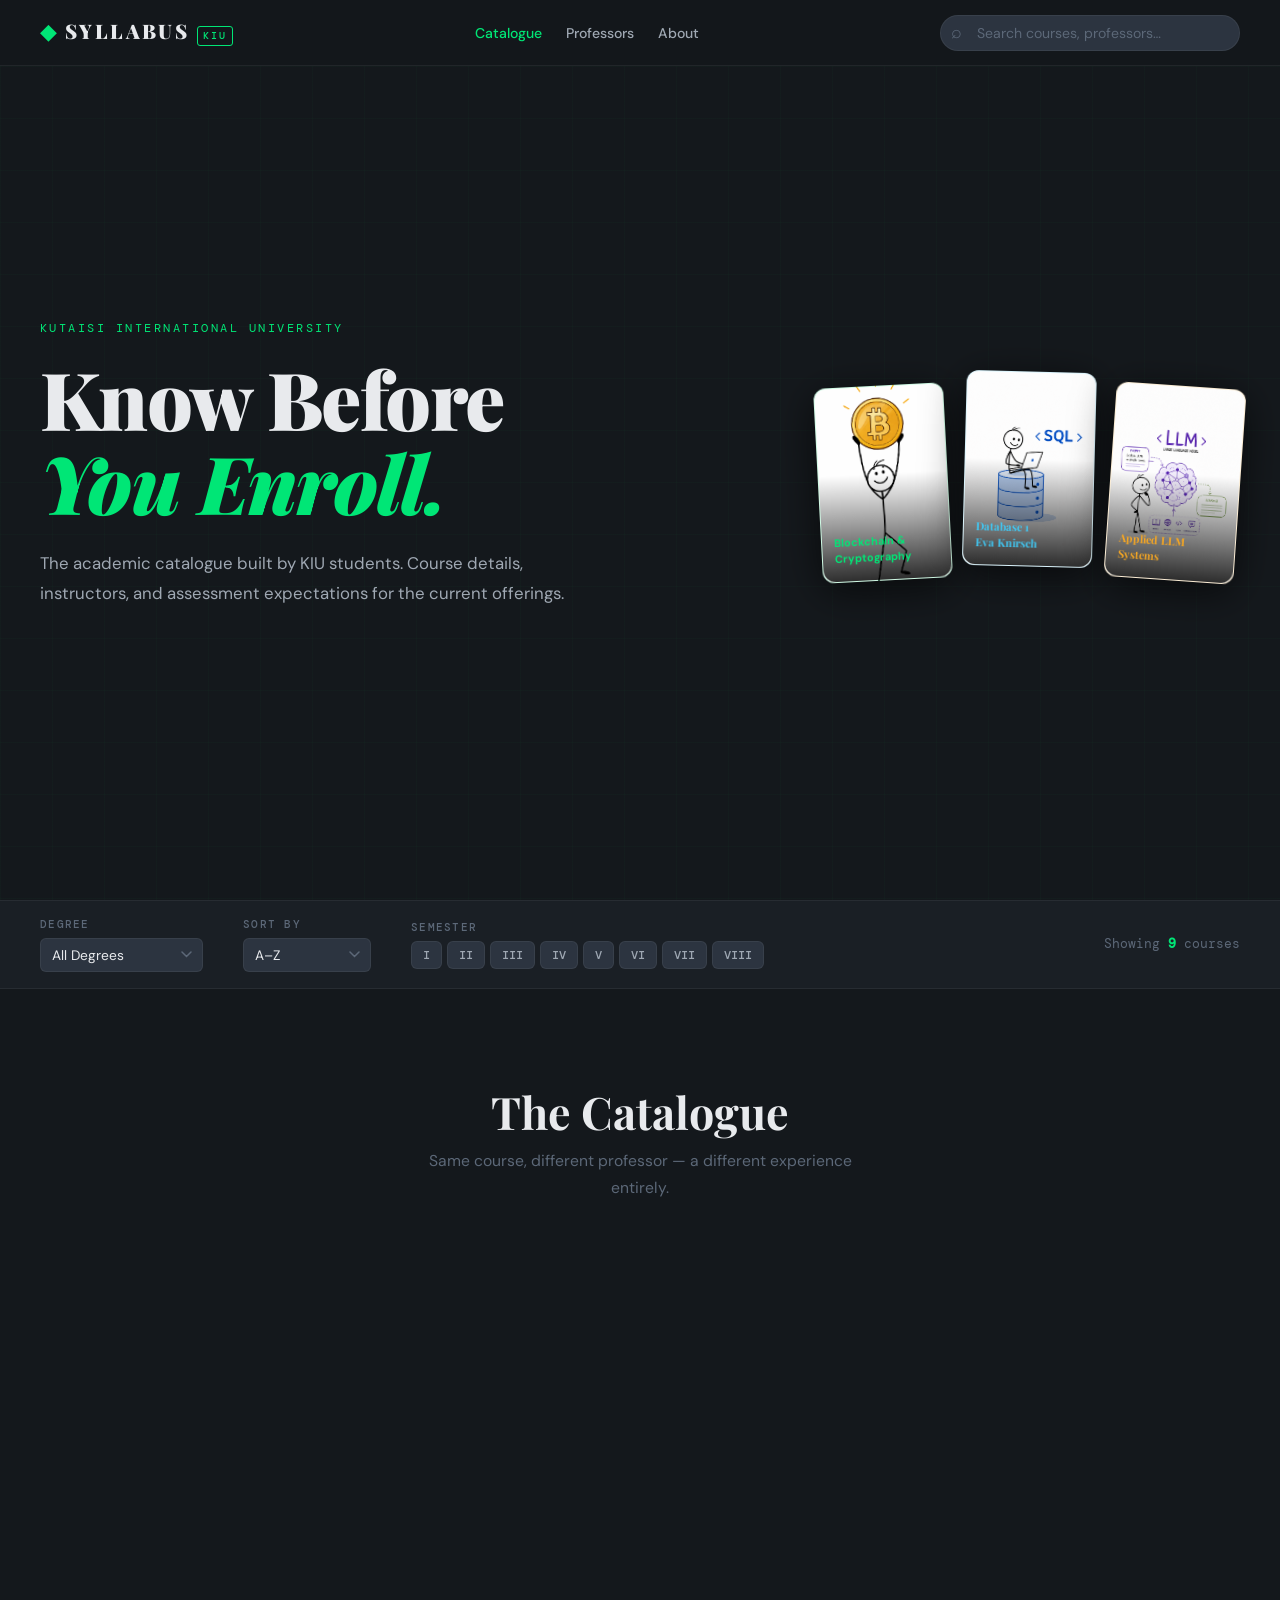
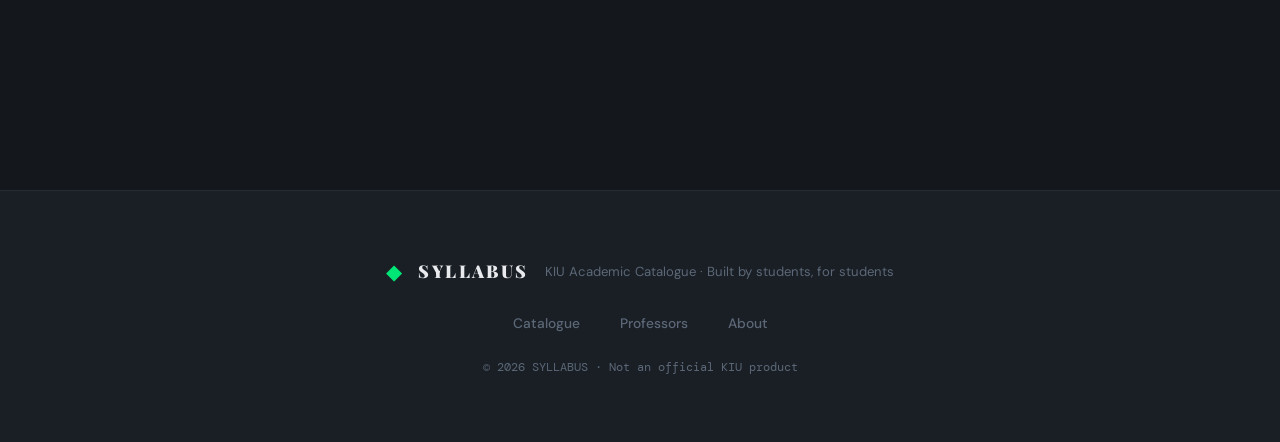
==== commit 9b45371c: "add new stuffs" ====
--- a/index.html
+++ b/index.html
@@ -83,7 +83,7 @@
         <div class="filter-group semester-group">
           <span class="filter-label">Semester</span>
           <div class="semester-chips" role="group" aria-label="Filter by semester">
-            <button class="sem-chip sem-chip--active" aria-pressed="true">I</button>
+            <button class="sem-chip" aria-pressed="false">I</button>
             <button class="sem-chip" aria-pressed="false">II</button>
             <button class="sem-chip" aria-pressed="false">III</button>
             <button class="sem-chip" aria-pressed="false">IV</button>
@@ -94,7 +94,7 @@
           </div>
         </div>
         <div class="filter-meta">
-          <span>Showing <strong>6</strong> courses</span>
+          <span>Showing <strong>9</strong> courses</span>
         </div>
       </div>
     </section>
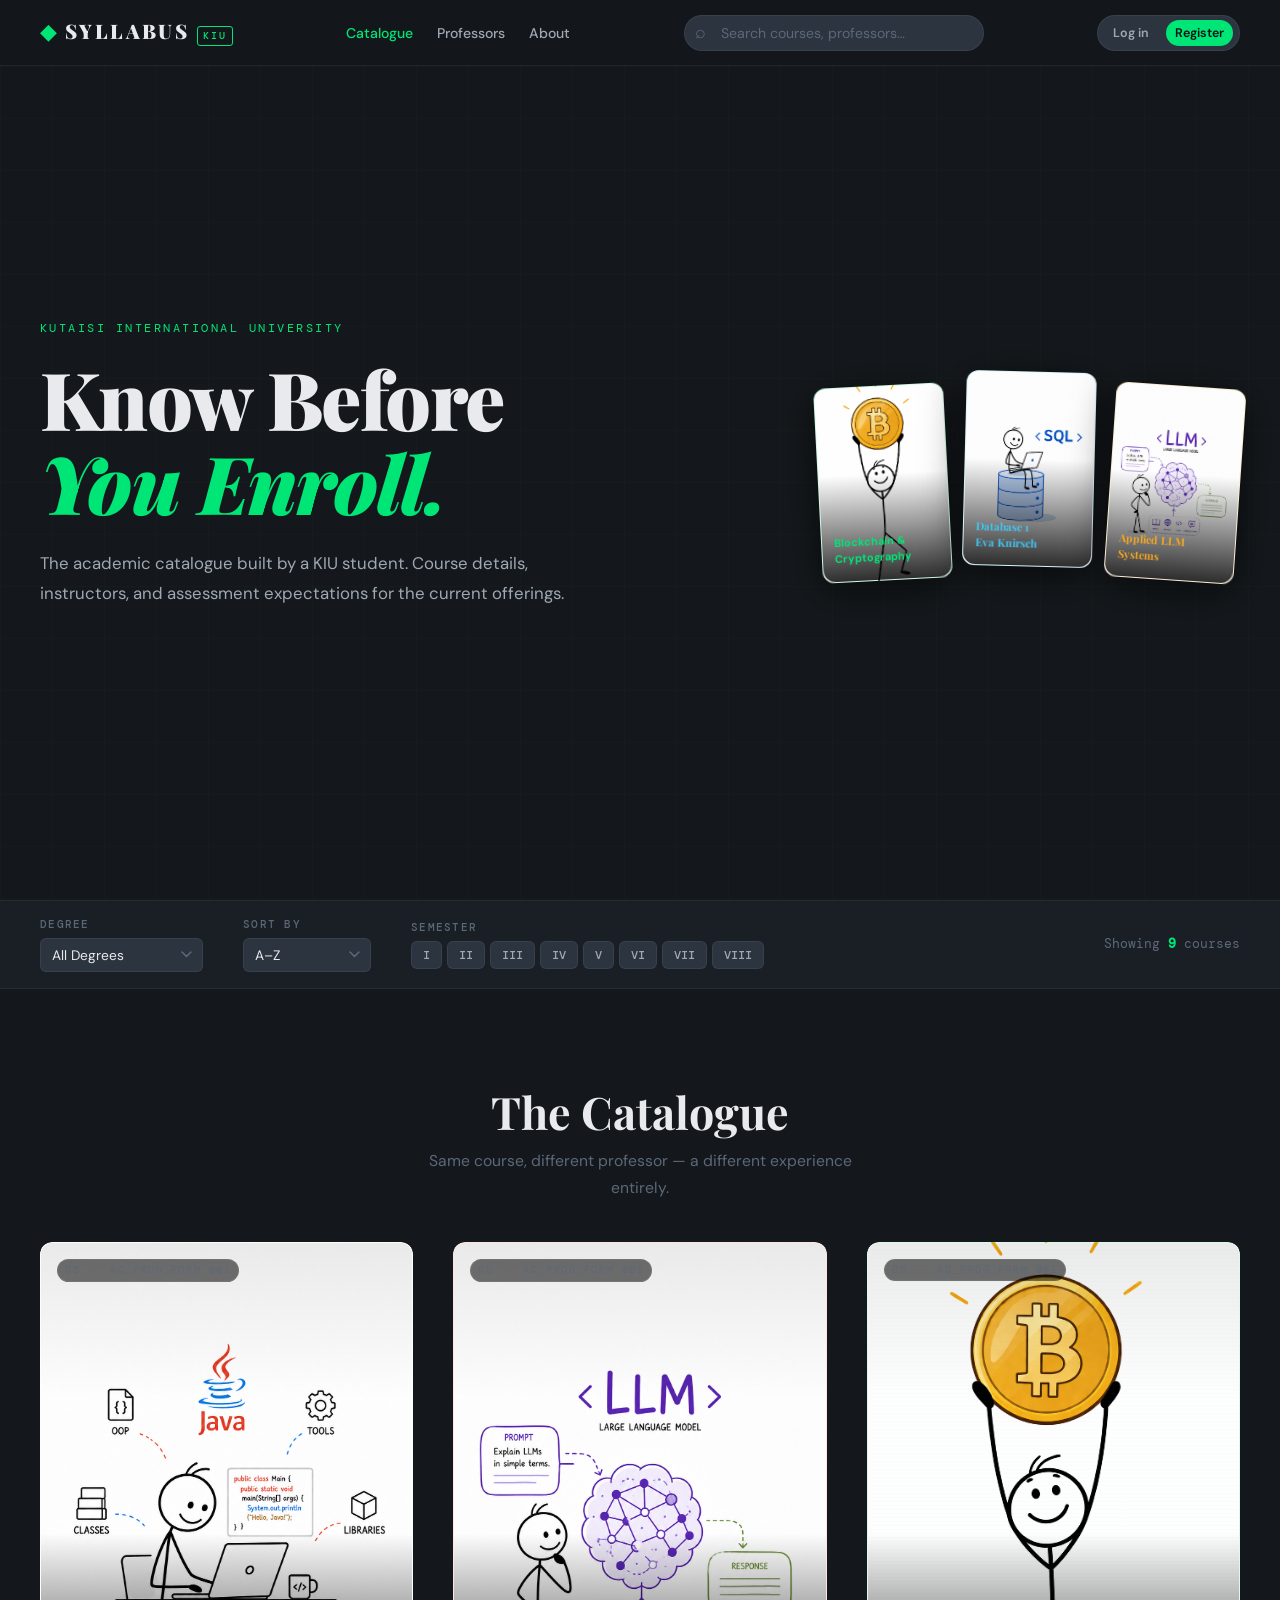
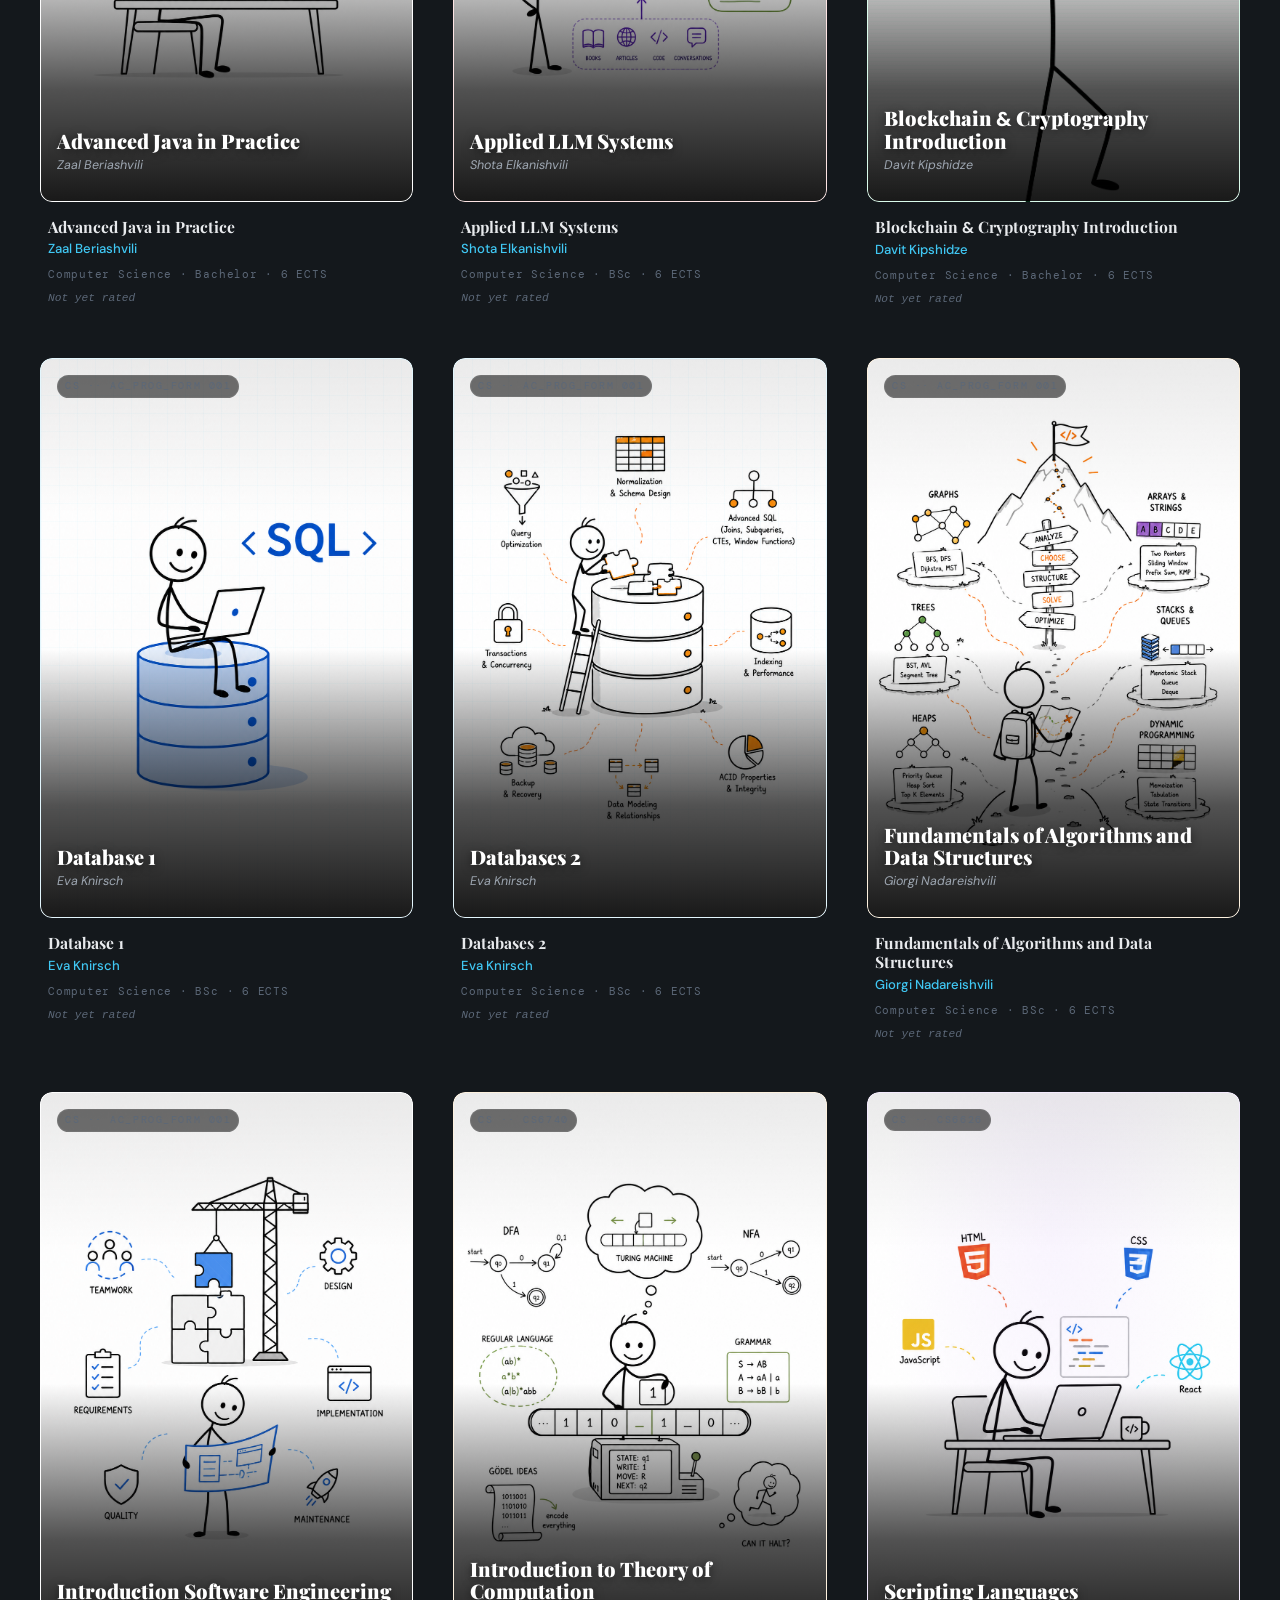
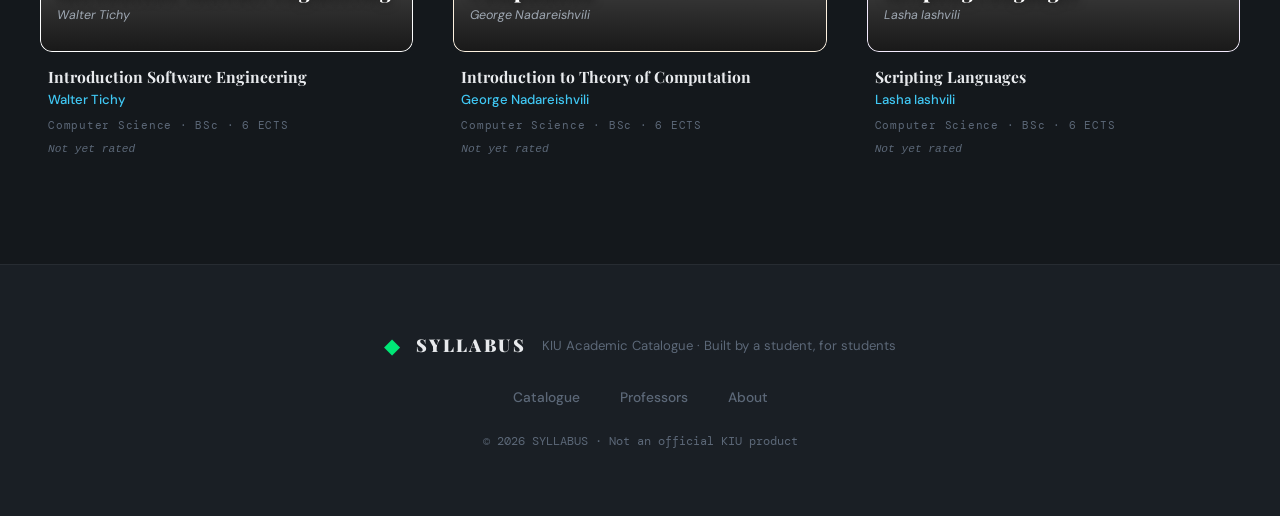
==== commit 82fe8ca3: "all features are added" ====
--- a/index.html
+++ b/index.html
@@ -48,7 +48,7 @@
           <em>You Enroll.</em>
         </h1>
         <p class="hero-subtitle">
-          The academic catalogue built by KIU students.
+          The academic catalogue built by a KIU student.
           Course details, instructors, and assessment expectations for the current offerings.
         </p>
       </div>
@@ -118,7 +118,7 @@
       <div class="footer-brand">
         <span class="brand-icon">&#9670;</span>
         <span class="brand-name">SYLLABUS</span>
-        <span class="footer-tagline">KIU Academic Catalogue · Built by students, for students</span>
+        <span class="footer-tagline">KIU Academic Catalogue · Built by a student, for students</span>
       </div>
       <nav class="footer-nav" aria-label="Footer navigation">
         <a href="index.html" class="footer-link">Catalogue</a>
--- a/style.css
+++ b/style.css
@@ -318,6 +318,179 @@
   box-shadow: 0 0 0 3px var(--accent-green-dim);
 }
 
+.auth-pill {
+  display: flex;
+  align-items: center;
+  gap: var(--sp-sm);
+  flex-shrink: 0;
+  min-height: 34px;
+  padding: 4px 6px;
+  background: var(--bg-card);
+  border: 1px solid var(--border);
+  border-radius: var(--r-pill);
+}
+
+.auth-pill__name {
+  max-width: 120px;
+  overflow: hidden;
+  text-overflow: ellipsis;
+  white-space: nowrap;
+  padding-left: 8px;
+  font-family: var(--font-mono);
+  font-size: 0.72rem;
+  color: var(--text-primary);
+}
+
+.auth-link {
+  border: none;
+  background: transparent;
+  color: var(--text-secondary);
+  font-family: var(--font-body);
+  font-size: 0.78rem;
+  font-weight: 600;
+  padding: 5px 9px;
+  border-radius: var(--r-pill);
+  transition: color var(--t-fast), background var(--t-fast);
+}
+
+.auth-link:hover {
+  color: var(--accent-green);
+  background: var(--accent-green-dim);
+}
+
+.auth-link--accent {
+  color: var(--text-inverse);
+  background: var(--accent-green);
+}
+
+.auth-link--accent:hover {
+  color: var(--text-inverse);
+  background: #33eb91;
+}
+
+.auth-modal[hidden] { display: none; }
+
+.auth-modal {
+  position: fixed;
+  inset: 0;
+  z-index: 300;
+  display: grid;
+  place-items: center;
+  padding: var(--sp-lg);
+}
+
+.auth-modal__backdrop {
+  position: absolute;
+  inset: 0;
+  background: rgba(8, 11, 14, 0.74);
+  backdrop-filter: blur(12px);
+}
+
+.auth-modal__panel {
+  position: relative;
+  width: min(100%, 430px);
+  background: var(--bg-surface);
+  border: 1px solid var(--border-hover);
+  border-radius: var(--r-md);
+  box-shadow: var(--shadow-deep);
+  padding: var(--sp-xl);
+  animation: fadeSlideUp 0.24s ease both;
+}
+
+.auth-modal__close {
+  position: absolute;
+  top: 12px;
+  right: 12px;
+  width: 30px;
+  height: 30px;
+  border: 1px solid var(--border);
+  border-radius: 50%;
+  background: var(--bg-card);
+  color: var(--text-secondary);
+  font-size: 1.1rem;
+  line-height: 1;
+}
+
+.auth-modal__close:hover {
+  color: var(--accent-green);
+  border-color: var(--accent-green);
+}
+
+.auth-modal__title {
+  font-size: 1.65rem;
+  margin-bottom: var(--sp-sm);
+}
+
+.auth-modal__message {
+  font-size: 0.9rem;
+  color: var(--text-secondary);
+  margin-bottom: var(--sp-lg);
+}
+
+.auth-form {
+  display: flex;
+  flex-direction: column;
+  gap: var(--sp-md);
+}
+
+.auth-form .form-group {
+  display: flex;
+  flex-direction: column;
+  gap: 5px;
+}
+
+.auth-form .form-label {
+  font-family: var(--font-mono);
+  font-size: 0.64rem;
+  letter-spacing: 0.12em;
+  text-transform: uppercase;
+  color: var(--text-muted);
+  font-weight: 500;
+}
+
+.auth-form .form-input {
+  width: 100%;
+  background: var(--bg-card);
+  border: 1px solid var(--border);
+  border-radius: var(--r-sm);
+  color: var(--text-primary);
+  font-family: var(--font-body);
+  font-size: 0.92rem;
+  padding: 9px 13px;
+  transition: border-color var(--t-fast), box-shadow var(--t-fast);
+}
+
+.auth-form .form-input:focus {
+  outline: none;
+  border-color: var(--accent-green);
+  box-shadow: 0 0 0 3px var(--accent-green-dim);
+}
+
+.auth-actions {
+  display: flex;
+  gap: var(--sp-md);
+  flex-wrap: wrap;
+  align-items: center;
+}
+
+.auth-error {
+  color: #ff5252;
+  font-size: 0.84rem;
+  line-height: 1.5;
+}
+
+.auth-demo-note {
+  margin-top: var(--sp-md);
+  font-size: 0.74rem;
+  color: var(--text-muted);
+  font-style: italic;
+}
+
+.bio-placeholder {
+  color: var(--text-muted);
+  font-style: italic;
+}
+
 
 /* ================================================================
    7. HERO SECTION
@@ -856,6 +1029,20 @@
   color: var(--text-muted);
 }
 
+.card-rating-summary {
+  margin-top: 5px;
+  font-family: var(--font-mono);
+  font-size: 0.7rem;
+  color: var(--accent-gold);
+  font-weight: 600;
+}
+
+.card-rating-summary--empty {
+  color: var(--text-muted);
+  font-style: italic;
+  font-weight: 400;
+}
+
 
 /* ================================================================
    11. PROFESSOR PROFILES
@@ -1099,7 +1286,10 @@
 
   .nav-inner { padding: 0 var(--sp-md); gap: var(--sp-md); }
   .nav-links  { display: none; }
-  .search-wrapper { max-width: 180px; }
+  .search-wrapper { max-width: 160px; }
+  .auth-pill { gap: 2px; padding: 3px; }
+  .auth-link { font-size: 0.72rem; padding: 4px 7px; }
+  .auth-pill__name { max-width: 74px; padding-left: 6px; }
   .brand-sub { display: none; }
 
   .hero {
